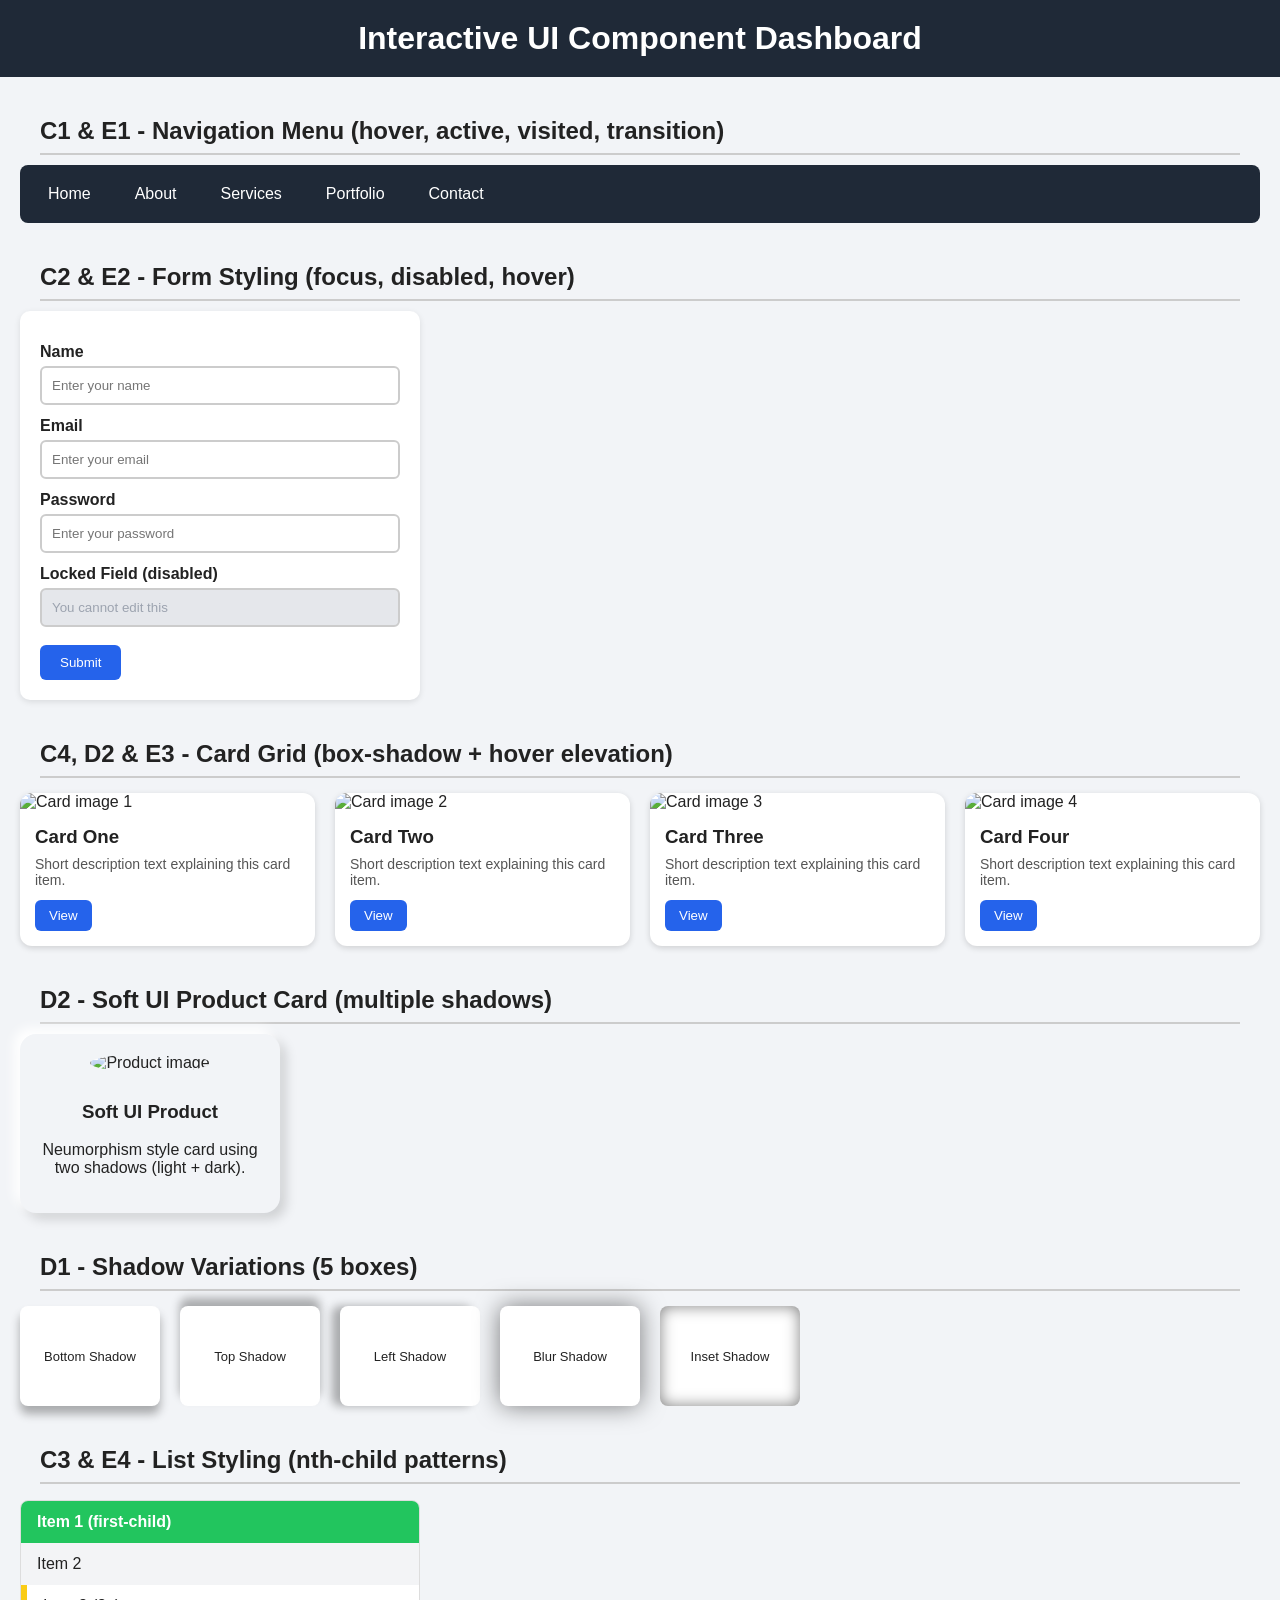
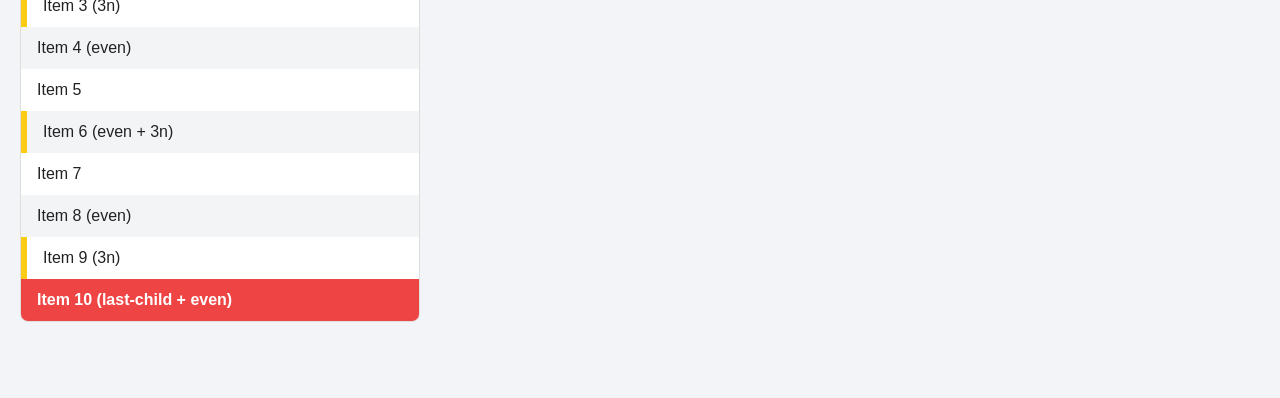
==== index.html @ 27b26185 "Add files via upload" ====
<!DOCTYPE html>
<html lang="en">
<head>
<meta charset="UTF-8">
<title>Interactive UI Component Dashboard</title>
<!-- CSS is in a separate file -->
<link rel="stylesheet" href="style.css">
</head>
<body>

<h1>Interactive UI Component Dashboard</h1>
<section>
  <h2>C1 &amp; E1 - Navigation Menu (hover, active, visited, transition)</h2>
  <nav class="navbar">
    <a href="#">Home</a>
    <a href="#">About</a>
    <a href="#">Services</a>
    <a href="#">Portfolio</a>
    <a href="#">Contact</a>
  </nav>
</section>
<section>
  <h2>C2 &amp; E2 - Form Styling (focus, disabled, hover)</h2>
  <form onsubmit="return false;">
    <label for="name">Name</label>
    <input type="text" id="name" placeholder="Enter your name">

    <label for="email">Email</label>
    <input type="email" id="email" placeholder="Enter your email">

    <label for="password">Password</label>
    <input type="password" id="password" placeholder="Enter your password">

    <label for="locked">Locked Field (disabled)</label>
    <input type="text" id="locked" value="You cannot edit this" disabled>

    <button type="submit">Submit</button>
  </form>
</section>

<section>
  <h2>C4, D2 &amp; E3 - Card Grid (box-shadow + hover elevation)</h2>
  <div class="card-grid">

    <!-- Card 1 -->
    <div class="card">
      <img src="images/card1.png" alt="Card image 1">
      <div class="card-body">
        <h3>Card One</h3>
        <p>Short description text explaining this card item.</p>
        <button>View</button>
      </div>
    </div>


    <div class="card">
      <img src="images/card2.png" alt="Card image 2">
      <div class="card-body">
        <h3>Card Two</h3>
        <p>Short description text explaining this card item.</p>
        <button>View</button>
      </div>
    </div>

    <div class="card">
      <img src="images/card3.png" alt="Card image 3">
      <div class="card-body">
        <h3>Card Three</h3>
        <p>Short description text explaining this card item.</p>
        <button>View</button>
      </div>
    </div>

    <div class="card">
      <img src="images/card4.png" alt="Card image 4">
      <div class="card-body">
        <h3>Card Four</h3>
        <p>Short description text explaining this card item.</p>
        <button>View</button>
      </div>
    </div>

  </div>


  <h2>D2 - Soft UI Product Card (multiple shadows)</h2>
  <div class="soft-card">
    <img src="images/product.png" alt="Product image">
    <h3>Soft UI Product</h3>
    <p>Neumorphism style card using two shadows (light + dark).</p>
  </div>
</section>

<section>
  <h2>D1 - Shadow Variations (5 boxes)</h2>
  <div class="shadow-row">
    <div class="shadow-box shadow-bottom">Bottom Shadow</div>
    <div class="shadow-box shadow-top">Top Shadow</div>
    <div class="shadow-box shadow-left">Left Shadow</div>
    <div class="shadow-box shadow-blur">Blur Shadow</div>
    <div class="shadow-box shadow-inset">Inset Shadow</div>
  </div>
</section>

<section>
  <h2>C3 &amp; E4 - List Styling (nth-child patterns)</h2>
  <ul class="styled-list">
    <li>Item 1 (first-child)</li>
    <li>Item 2</li>
    <li>Item 3 (3n)</li>
    <li>Item 4 (even)</li>
    <li>Item 5</li>
    <li>Item 6 (even + 3n)</li>
    <li>Item 7</li>
    <li>Item 8 (even)</li>
    <li>Item 9 (3n)</li>
    <li>Item 10 (last-child + even)</li>
  </ul>
</section>

</body>
</html>
---- style.css ----
* { box-sizing: border-box; }
  body {
    font-family: Arial, Helvetica, sans-serif;
    background: #f2f4f7;
    margin: 0;
    padding: 0 0 60px 0;
    color: #222;
  }
  h1 { text-align: center; padding: 20px; margin: 0; background: #1f2937; color: #fff; }
  h2 { margin: 40px 20px 10px 20px; border-bottom: 2px solid #ccc; padding-bottom: 8px; }
  section { padding: 0 20px; }

  .navbar {
    display: flex;
    background: #1f2937;
    padding: 10px;
    border-radius: 8px;
  }
  .navbar a {
    color: #fff;              
    text-decoration: none;
    padding: 10px 18px;
    margin-right: 8px;
    border-radius: 6px;
    transition: all 0.3s ease;   
  }
  .navbar a:visited {
    color: #d1d5db;            
  }
  .navbar a:hover {
    background: #facc15;
    color: #1f2937;            
  }
  .navbar a:active {
    transform: scale(0.95);    
  }

  form {
    background: #fff;
    padding: 20px;
    border-radius: 10px;
    max-width: 400px;
    box-shadow: 0 2px 6px rgba(0,0,0,0.1);
  }
  form label {
    display: block;
    margin-top: 12px;
    font-weight: bold;
  }
  form input {
    width: 100%;
    padding: 10px;
    margin-top: 5px;
    border: 2px solid #ccc;
    border-radius: 6px;
    transition: all 0.3s ease;
  }
  form input:focus {
    border-color: #2563eb;
    box-shadow: 0 0 6px rgba(37,99,235,0.5); 
    outline: none;
  }
  form input:disabled {
    background: #e5e7eb;   
    color: #9ca3af;
    cursor: not-allowed;
  }
  form button {
    margin-top: 18px;
    padding: 10px 20px;
    background: #2563eb;
    color: #fff;
    border: none;
    border-radius: 6px;
    cursor: pointer;
    transition: background 0.3s ease;
  }
  form button:hover {
    background: #1d4ed8;
  }

  ul.styled-list {
    list-style: none;
    padding: 0;
    max-width: 400px;
    border: 1px solid #ddd;
    border-radius: 8px;
    overflow: hidden;
  }
  ul.styled-list li {
    padding: 12px 16px;
    background: #fff;
  }
  ul.styled-list li:nth-child(even) {
    background: #f3f4f6;
  }
  ul.styled-list li:first-child {
    background: #22c55e;      
    color: #fff;
    font-weight: bold;
  }
  ul.styled-list li:last-child {
    background: #ef4444;      
    color: #fff;
    font-weight: bold;
  }
  ul.styled-list li:nth-child(3n) {
    border-left: 6px solid #facc15;  
  }

  .card-grid {
    display: grid;
    grid-template-columns: repeat(auto-fit, minmax(220px, 1fr));
    gap: 20px;
    margin-top: 15px;
  }
  .card {
    background: #fff;
    border-radius: 12px;
    overflow: hidden;
    box-shadow: 0 2px 6px rgba(0,0,0,0.15);   
    transition: transform 0.3s ease, box-shadow 0.3s ease; 
  }
  .card:hover {
    transform: translateY(-6px);                 
    box-shadow: 0 12px 20px rgba(0,0,0,0.25);
  }
  .card img {
    width: 100%;
    height: 140px;
    object-fit: cover;
  }
  .card-body { padding: 15px; }
  .card-body h3 { margin: 0 0 8px 0; }
  .card-body p { margin: 0 0 12px 0; color: #555; font-size: 14px; }
  .card-body button {
    padding: 8px 14px;
    background: #2563eb;
    color: #fff;
    border: none;
    border-radius: 6px;
    cursor: pointer;
    transition: background 0.3s ease;
  }
  .card-body button:hover { background: #1d4ed8; }

  .soft-card {
    background: #f2f4f7;
    border-radius: 16px;
    padding: 20px;
    max-width: 260px;
    box-shadow: -6px -6px 12px #ffffff, 6px 6px 12px rgba(0,0,0,0.15);
    transition: box-shadow 0.3s ease, transform 0.3s ease;
    text-align: center;
  }
  .soft-card:hover {
    transform: translateY(-4px);
    box-shadow: -8px -8px 16px #ffffff, 8px 8px 20px rgba(0,0,0,0.25); /* elevated on hover */
  }
  .soft-card img { width: 100px; border-radius: 50%; margin-bottom: 10px; }

  .shadow-row {
    display: flex;
    gap: 20px;
    flex-wrap: wrap;
    margin-top: 15px;
  }
  .shadow-box {
    width: 140px;
    height: 100px;
    background: #fff;
    border-radius: 8px;
    display: flex;
    align-items: center;
    justify-content: center;
    font-size: 13px;
    text-align: center;
    padding: 8px;
  }
  .shadow-bottom  { box-shadow: 0 8px 10px rgba(0,0,0,0.3); }
  .shadow-top     { box-shadow: 0 -8px 10px rgba(0,0,0,0.3); }
  .shadow-left    { box-shadow: -8px 0 10px rgba(0,0,0,0.3); }
  .shadow-blur    { box-shadow: 0 0 25px rgba(0,0,0,0.5); }          
  .shadow-inset   { box-shadow: inset 0 0 15px rgba(0,0,0,0.5); }
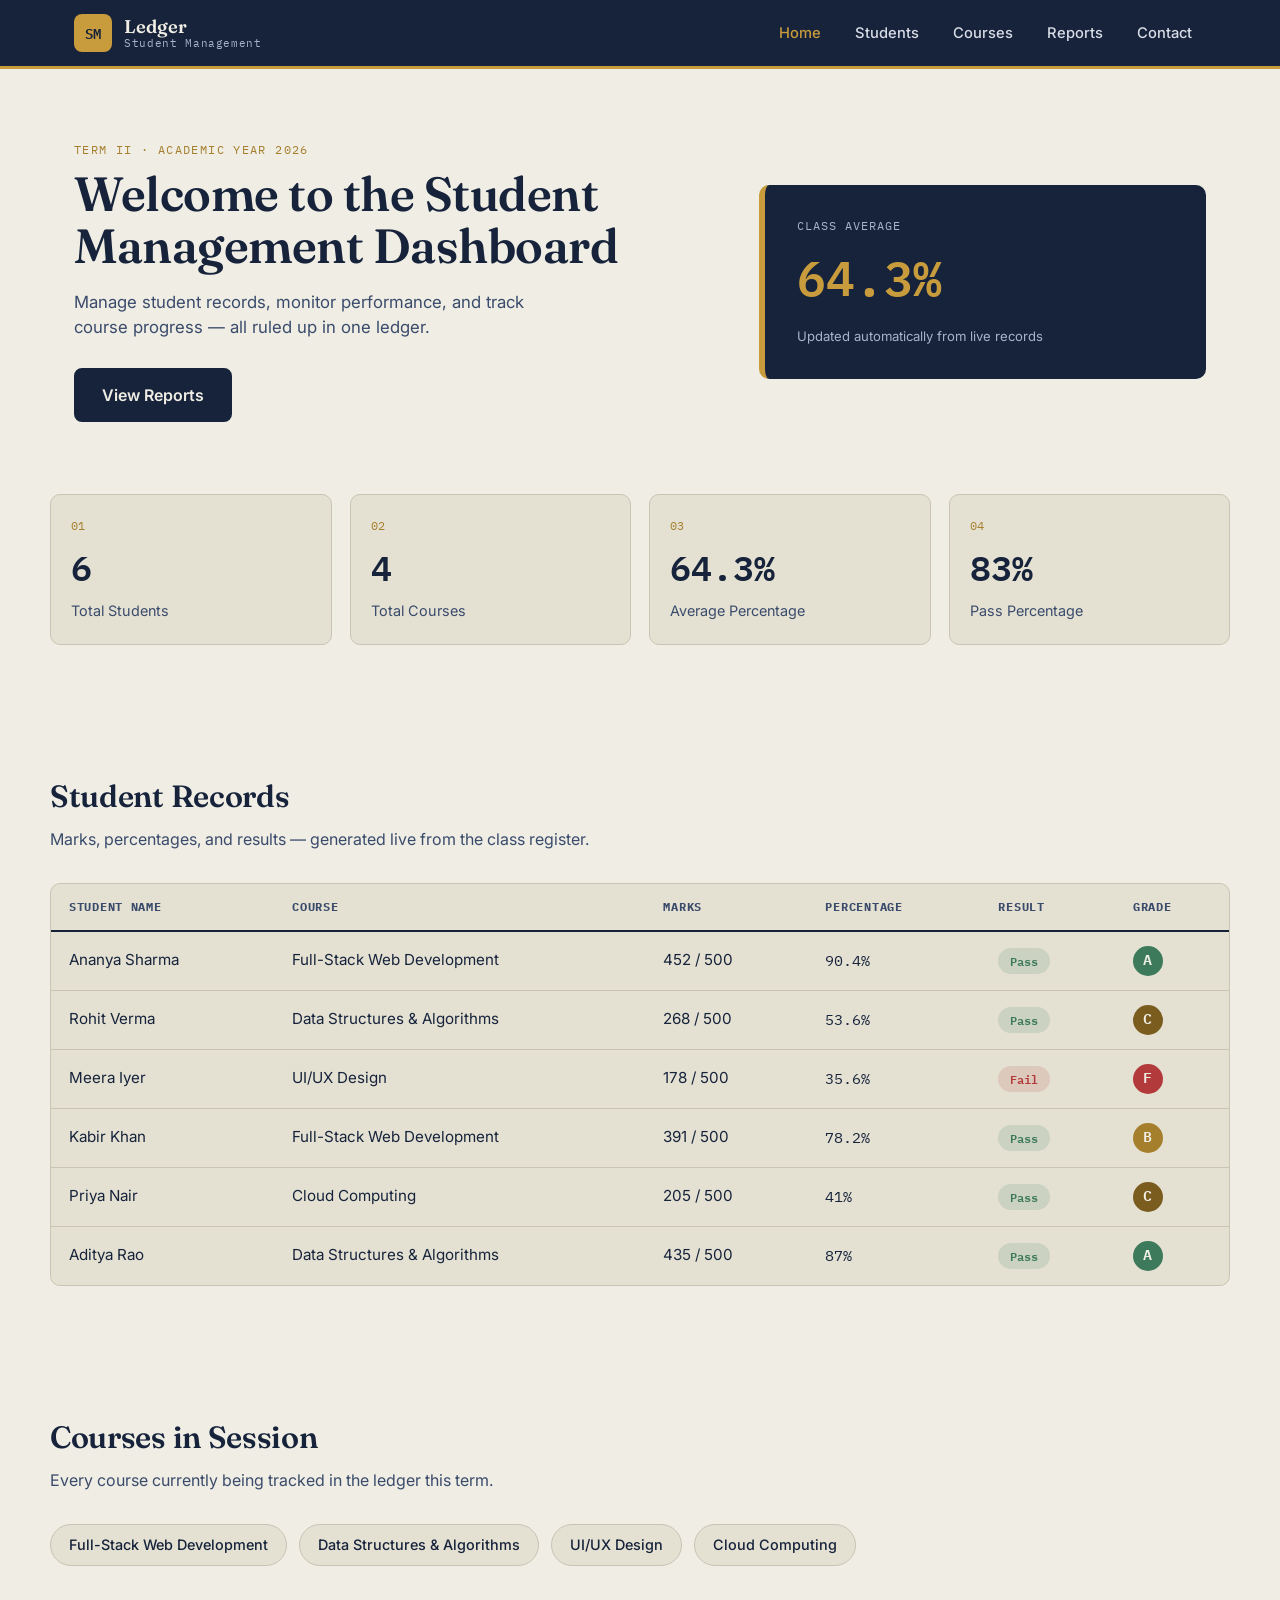
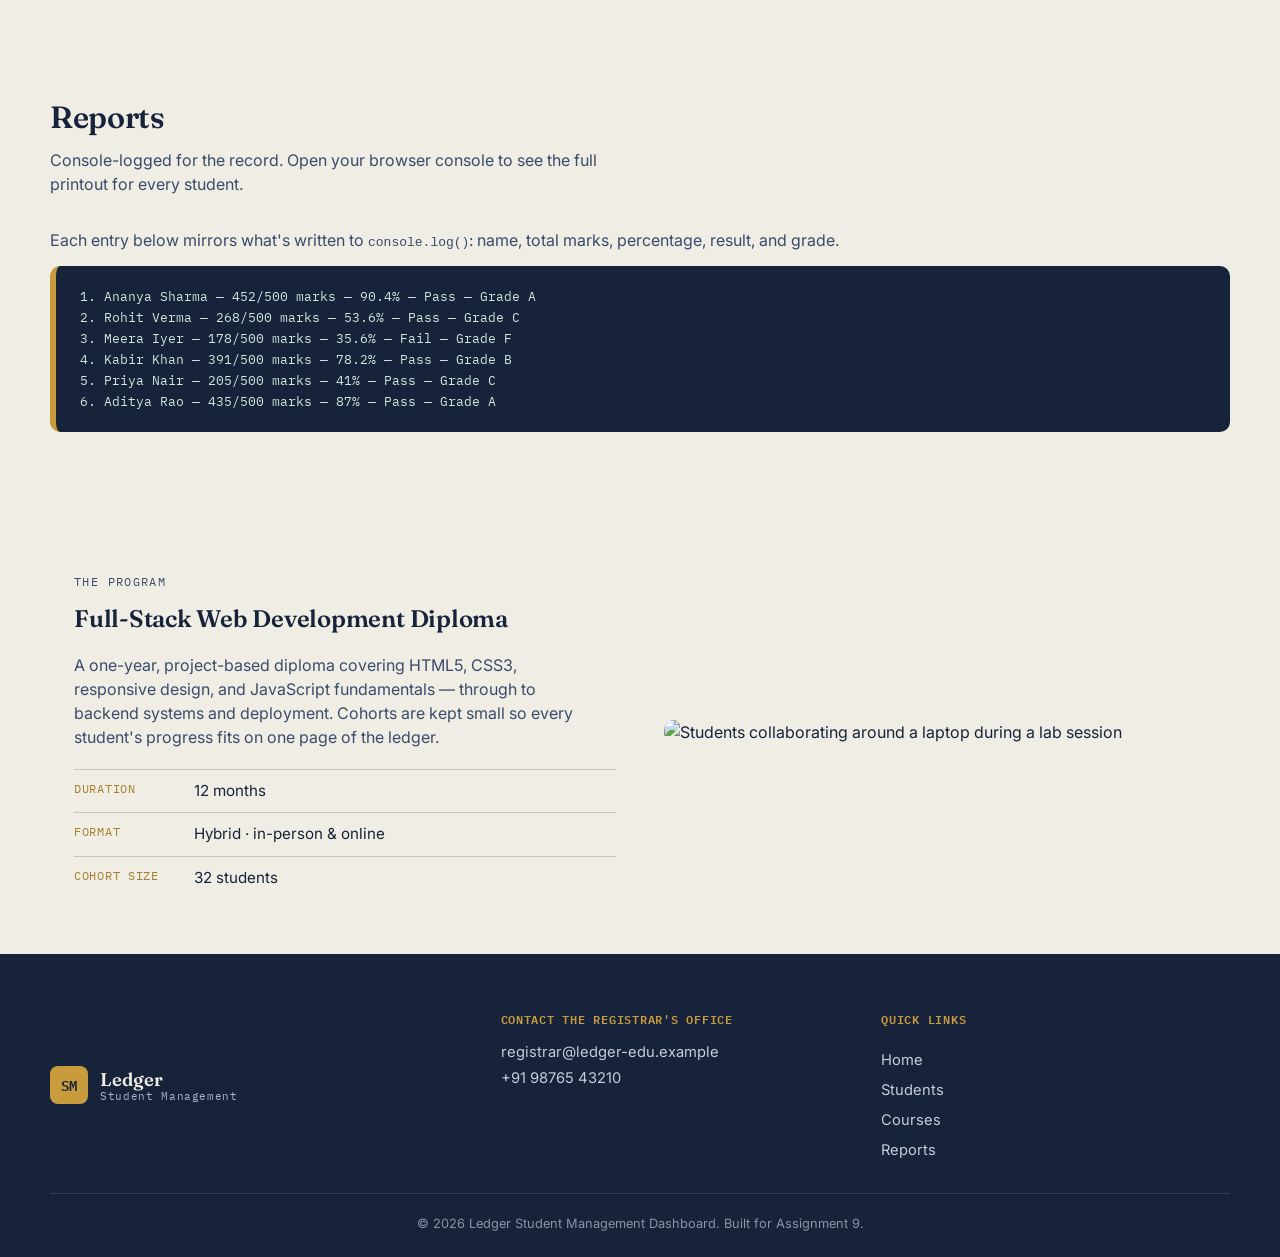
==== commit 8904df0b: "Add files via upload" ====
--- a/index.html
+++ b/index.html
@@ -1,122 +1,172 @@
 <!DOCTYPE html>
 <html lang="en">
 <head>
-<meta charset="UTF-8">
-<title>Interactive UI Component Dashboard</title>
-<!-- CSS is in a separate file -->
-<link rel="stylesheet" href="style.css">
+  <meta charset="UTF-8" />
+  <meta name="viewport" content="width=device-width, initial-scale=1.0" />
+  <title>Ledger — Student Management Dashboard</title>
+  <link rel="preconnect" href="https://fonts.googleapis.com">
+  <link rel="preconnect" href="https://fonts.gstatic.com" crossorigin>
+  <link href="https://fonts.googleapis.com/css2?family=Fraunces:opsz,wght@9..144,500;9..144,600;9..144,700&family=Inter:wght@400;500;600;700&family=IBM+Plex+Mono:wght@500;600&display=swap" rel="stylesheet">
+  <link rel="stylesheet" href="style.css" />
 </head>
 <body>
 
-<h1>Interactive UI Component Dashboard</h1>
-<section>
-  <h2>C1 &amp; E1 - Navigation Menu (hover, active, visited, transition)</h2>
-  <nav class="navbar">
-    <a href="#">Home</a>
-    <a href="#">About</a>
-    <a href="#">Services</a>
-    <a href="#">Portfolio</a>
-    <a href="#">Contact</a>
-  </nav>
-</section>
-<section>
-  <h2>C2 &amp; E2 - Form Styling (focus, disabled, hover)</h2>
-  <form onsubmit="return false;">
-    <label for="name">Name</label>
-    <input type="text" id="name" placeholder="Enter your name">
+  <header class="site-header">
+    <div class="header-inner">
+      <div class="brand">
+        <span class="brand-mark">SM</span>
+        <div class="brand-text">
+          <span class="brand-name">Ledger</span>
+          <span class="brand-sub">Student Management</span>
+        </div>
+      </div>
 
-    <label for="email">Email</label>
-    <input type="email" id="email" placeholder="Enter your email">
+      <button class="nav-toggle" id="navToggle" aria-label="Toggle navigation" aria-expanded="false">
+        <span></span><span></span><span></span>
+      </button>
 
-    <label for="password">Password</label>
-    <input type="password" id="password" placeholder="Enter your password">
+      <nav class="site-nav" id="siteNav">
+        <ul>
+          <li><a href="#home" class="active">Home</a></li>
+          <li><a href="#students">Students</a></li>
+          <li><a href="#courses">Courses</a></li>
+          <li><a href="#reports">Reports</a></li>
+          <li><a href="#contact">Contact</a></li>
+        </ul>
+      </nav>
+    </div>
+  </header>
 
-    <label for="locked">Locked Field (disabled)</label>
-    <input type="text" id="locked" value="You cannot edit this" disabled>
+  <main>
+    <section class="hero" id="home">
+      <div class="hero-inner">
+        <p class="eyebrow">Term II · Academic Year 2026</p>
+        <h1>Welcome to the Student Management Dashboard</h1>
+        <p class="hero-desc">Manage student records, monitor performance, and track course progress — all ruled up in one ledger.</p>
+        <a href="#reports" class="btn-primary">View Reports</a>
+      </div>
+      <div class="hero-card" aria-hidden="true">
+        <span class="hero-card-label">Class Average</span>
+        <span class="hero-card-value" id="heroAverage">--%</span>
+        <span class="hero-card-foot">Updated automatically from live records</span>
+      </div>
+    </section>
 
-    <button type="submit">Submit</button>
-  </form>
-</section>
+    <section class="stats" id="stats" aria-label="Student statistics">
+      <div class="stats-grid">
+        <article class="stat-card">
+          <span class="stat-tag">01</span>
+          <span class="stat-value" id="statTotalStudents">0</span>
+          <span class="stat-label">Total Students</span>
+        </article>
+        <article class="stat-card">
+          <span class="stat-tag">02</span>
+          <span class="stat-value" id="statTotalCourses">0</span>
+          <span class="stat-label">Total Courses</span>
+        </article>
+        <article class="stat-card">
+          <span class="stat-tag">03</span>
+          <span class="stat-value" id="statAvgPercentage">0%</span>
+          <span class="stat-label">Average Percentage</span>
+        </article>
+        <article class="stat-card">
+          <span class="stat-tag">04</span>
+          <span class="stat-value" id="statPassPercentage">0%</span>
+          <span class="stat-label">Pass Percentage</span>
+        </article>
+      </div>
+    </section>
 
-<section>
-  <h2>C4, D2 &amp; E3 - Card Grid (box-shadow + hover elevation)</h2>
-  <div class="card-grid">
+    <section class="students" id="students">
+      <div class="section-head">
+        <h2>Student Records</h2>
+        <p>Marks, percentages, and results — generated live from the class register.</p>
+      </div>
 
-    <!-- Card 1 -->
-    <div class="card">
-      <img src="images/card1.png" alt="Card image 1">
-      <div class="card-body">
-        <h3>Card One</h3>
-        <p>Short description text explaining this card item.</p>
-        <button>View</button>
+      <div class="table-wrap">
+        <table id="studentTable">
+          <thead>
+            <tr>
+              <th>Student Name</th>
+              <th>Course</th>
+              <th>Marks</th>
+              <th>Percentage</th>
+              <th>Result</th>
+              <th>Grade</th>
+            </tr>
+          </thead>
+          <tbody id="studentTableBody">
+            <!-- Rows injected by script.js -->
+          </tbody>
+        </table>
+      </div>
+    </section>
+
+    <section class="courses" id="courses">
+      <div class="section-head">
+        <h2>Courses in Session</h2>
+        <p>Every course currently being tracked in the ledger this term.</p>
+      </div>
+      <ul class="course-chips" id="courseChips">
+        <!-- Chips injected by script.js -->
+      </ul>
+    </section>
+
+    <section class="reports" id="reports">
+      <div class="section-head">
+        <h2>Reports</h2>
+        <p>Console-logged for the record. Open your browser console to see the full printout for every student.</p>
+      </div>
+      <div class="reports-note">
+        <p>Each entry below mirrors what's written to <code>console.log()</code>: name, total marks, percentage, result, and grade.</p>
+        <pre id="reportsPreview" class="reports-preview">Loading…</pre>
+      </div>
+    </section>
+
+
+    <section class="about" id="about">
+      <div class="about-text">
+        <p class="eyebrow">The Program</p>
+        <h2>Full-Stack Web Development Diploma</h2>
+        <p>A one-year, project-based diploma covering HTML5, CSS3, responsive design, and JavaScript fundamentals — through to backend systems and deployment. Cohorts are kept small so every student's progress fits on one page of the ledger.</p>
+        <ul class="about-facts">
+          <li><span>Duration</span>12 months</li>
+          <li><span>Format</span>Hybrid · in-person &amp; online</li>
+          <li><span>Cohort size</span>32 students</li>
+        </ul>
+      </div>
+      <div class="about-media">
+        <img src="images/program.svg" alt="Students collaborating around a laptop during a lab session" />
+      </div>
+    </section>
+  </main>
+
+ 
+  <footer class="site-footer" id="contact">
+    <div class="footer-inner">
+      <div class="footer-brand">
+        <span class="brand-mark">SM</span>
+        <div class="brand-text">
+          <span class="brand-name">Ledger</span>
+          <span class="brand-sub">Student Management</span>
+        </div>
+      </div>
+      <div class="footer-contact">
+        <h3>Contact the Registrar's Office</h3>
+        <p>registrar@ledger-edu.example</p>
+        <p>+91 98765 43210</p>
+      </div>
+      <div class="footer-links">
+        <h3>Quick Links</h3>
+        <a href="#home">Home</a>
+        <a href="#students">Students</a>
+        <a href="#courses">Courses</a>
+        <a href="#reports">Reports</a>
       </div>
     </div>
+    <p class="footer-copy">© 2026 Ledger Student Management Dashboard. Built for Assignment 9.</p>
+  </footer>
 
-
-    <div class="card">
-      <img src="images/card2.png" alt="Card image 2">
-      <div class="card-body">
-        <h3>Card Two</h3>
-        <p>Short description text explaining this card item.</p>
-        <button>View</button>
-      </div>
-    </div>
-
-    <div class="card">
-      <img src="images/card3.png" alt="Card image 3">
-      <div class="card-body">
-        <h3>Card Three</h3>
-        <p>Short description text explaining this card item.</p>
-        <button>View</button>
-      </div>
-    </div>
-
-    <div class="card">
-      <img src="images/card4.png" alt="Card image 4">
-      <div class="card-body">
-        <h3>Card Four</h3>
-        <p>Short description text explaining this card item.</p>
-        <button>View</button>
-      </div>
-    </div>
-
-  </div>
-
-
-  <h2>D2 - Soft UI Product Card (multiple shadows)</h2>
-  <div class="soft-card">
-    <img src="images/product.png" alt="Product image">
-    <h3>Soft UI Product</h3>
-    <p>Neumorphism style card using two shadows (light + dark).</p>
-  </div>
-</section>
-
-<section>
-  <h2>D1 - Shadow Variations (5 boxes)</h2>
-  <div class="shadow-row">
-    <div class="shadow-box shadow-bottom">Bottom Shadow</div>
-    <div class="shadow-box shadow-top">Top Shadow</div>
-    <div class="shadow-box shadow-left">Left Shadow</div>
-    <div class="shadow-box shadow-blur">Blur Shadow</div>
-    <div class="shadow-box shadow-inset">Inset Shadow</div>
-  </div>
-</section>
-
-<section>
-  <h2>C3 &amp; E4 - List Styling (nth-child patterns)</h2>
-  <ul class="styled-list">
-    <li>Item 1 (first-child)</li>
-    <li>Item 2</li>
-    <li>Item 3 (3n)</li>
-    <li>Item 4 (even)</li>
-    <li>Item 5</li>
-    <li>Item 6 (even + 3n)</li>
-    <li>Item 7</li>
-    <li>Item 8 (even)</li>
-    <li>Item 9 (3n)</li>
-    <li>Item 10 (last-child + even)</li>
-  </ul>
-</section>
-
+  <script src="script.js"></script>
 </body>
 </html>
--- a/style.css
+++ b/style.css
@@ -1,185 +1,510 @@
-  * { box-sizing: border-box; }
-  body {
-    font-family: Arial, Helvetica, sans-serif;
-    background: #f2f4f7;
-    margin: 0;
-    padding: 0 0 60px 0;
-    color: #222;
+:root {
+  --ink: #16233B;
+  --ink-soft: #3A4B6B;
+  --paper: #EFEDE4;
+  --paper-alt: #E4E1D3;
+  --paper-deep: #DAD6C4;
+  --line: #C9C4B4;
+  --gold: #C89B3C;
+  --gold-deep: #A67F2D;
+  --green: #3C7A5B;
+  --red: #B33A3A;
+
+  --font-display: "Fraunces", Georgia, serif;
+  --font-body: "Inter", -apple-system, BlinkMacSystemFont, sans-serif;
+  --font-mono: "IBM Plex Mono", "Courier New", monospace;
+
+  --radius: 10px;
+  --container: 1180px;
+}
+
+* { box-sizing: border-box; }
+
+html { scroll-behavior: smooth; }
+
+body {
+  margin: 0;
+  background: var(--paper);
+  color: var(--ink);
+  font-family: var(--font-body);
+  line-height: 1.5;
+  -webkit-font-smoothing: antialiased;
+}
+
+img { max-width: 100%; display: block; }
+
+a { color: inherit; text-decoration: none; }
+
+h1, h2, h3 {
+  font-family: var(--font-display);
+  font-weight: 600;
+  margin: 0;
+  letter-spacing: -0.01em;
+}
+
+ul { margin: 0; padding: 0; list-style: none; }
+
+.eyebrow {
+  font-family: var(--font-mono);
+  font-size: 0.72rem;
+  letter-spacing: 0.12em;
+  text-transform: uppercase;
+  color: var(--gold-deep);
+  margin: 0 0 10px;
+}
+
+section { padding: 64px 24px; }
+
+.section-head { max-width: var(--container); margin: 0 auto 32px; }
+.section-head h2 { font-size: clamp(1.6rem, 2.4vw, 2.1rem); margin-bottom: 8px; }
+.section-head p { margin: 0; color: var(--ink-soft); max-width: 60ch; }
+
+.site-header {
+  background: var(--ink);
+  color: var(--paper);
+  position: sticky;
+  top: 0;
+  z-index: 50;
+  border-bottom: 3px solid var(--gold);
+}
+
+.header-inner {
+  max-width: var(--container);
+  margin: 0 auto;
+  padding: 14px 24px;
+  display: flex;
+  align-items: center;
+  justify-content: space-between;
+  gap: 20px;
+  flex-wrap: wrap;
+}
+
+.brand { display: flex; align-items: center; gap: 12px; }
+
+.brand-mark {
+  font-family: var(--font-mono);
+  font-weight: 600;
+  background: var(--gold);
+  color: var(--ink);
+  width: 38px;
+  height: 38px;
+  border-radius: 8px;
+  display: flex;
+  align-items: center;
+  justify-content: center;
+  font-size: 0.85rem;
+  flex-shrink: 0;
+}
+
+.brand-text { display: flex; flex-direction: column; line-height: 1.15; }
+.brand-name { font-family: var(--font-display); font-weight: 600; font-size: 1.15rem; }
+.brand-sub { font-family: var(--font-mono); font-size: 0.68rem; color: #A9B3C9; letter-spacing: 0.06em; }
+
+.site-nav ul {
+  display: flex;
+  gap: 6px;
+}
+
+.site-nav a {
+  display: block;
+  padding: 8px 14px;
+  border-radius: 6px;
+  font-size: 0.92rem;
+  font-weight: 500;
+  color: #D8DCE6;
+  transition: background 0.15s ease, color 0.15s ease;
+}
+
+.site-nav a:hover,
+.site-nav a:focus-visible {
+  background: rgba(200, 155, 60, 0.18);
+  color: var(--paper);
+  outline: none;
+}
+
+.site-nav a.active {
+  color: var(--gold);
+}
+
+.nav-toggle {
+  display: none;
+  flex-direction: column;
+  justify-content: center;
+  gap: 5px;
+  width: 38px;
+  height: 38px;
+  background: transparent;
+  border: 1px solid rgba(255,255,255,0.25);
+  border-radius: 6px;
+  cursor: pointer;
+  padding: 0;
+}
+
+.nav-toggle span {
+  display: block;
+  height: 2px;
+  width: 18px;
+  margin: 0 auto;
+  background: var(--paper);
+}
+
+.hero {
+  max-width: var(--container);
+  margin: 0 auto;
+  padding: 72px 24px;
+  display: grid;
+  grid-template-columns: 1.3fr 0.9fr;
+  gap: 40px;
+  align-items: center;
+}
+
+.hero h1 {
+  font-size: clamp(2rem, 4vw, 3rem);
+  line-height: 1.08;
+  margin-bottom: 18px;
+}
+
+.hero-desc {
+  color: var(--ink-soft);
+  font-size: 1.05rem;
+  max-width: 46ch;
+  margin: 0 0 28px;
+}
+
+.btn-primary {
+  display: inline-block;
+  background: var(--ink);
+  color: var(--paper);
+  font-weight: 600;
+  padding: 13px 26px;
+  border-radius: 8px;
+  border: 2px solid var(--ink);
+  transition: background 0.15s ease, color 0.15s ease, transform 0.15s ease;
+}
+
+.btn-primary:hover {
+  background: var(--gold);
+  border-color: var(--gold);
+  color: var(--ink);
+  transform: translateY(-1px);
+}
+
+.hero-card {
+  background: var(--ink);
+  color: var(--paper);
+  border-radius: var(--radius);
+  padding: 32px;
+  display: flex;
+  flex-direction: column;
+  gap: 6px;
+  border-left: 6px solid var(--gold);
+}
+
+.hero-card-label {
+  font-family: var(--font-mono);
+  font-size: 0.75rem;
+  letter-spacing: 0.08em;
+  text-transform: uppercase;
+  color: #A9B3C9;
+}
+
+.hero-card-value {
+  font-family: var(--font-mono);
+  font-size: 3rem;
+  font-weight: 600;
+  color: var(--gold);
+}
+
+.hero-card-foot {
+  font-size: 0.82rem;
+  color: #A9B3C9;
+  margin-top: 8px;
+}
+
+.stats { padding-top: 0; }
+
+.stats-grid {
+  max-width: var(--container);
+  margin: 0 auto;
+  display: grid;
+  grid-template-columns: repeat(4, 1fr);
+  gap: 18px;
+}
+
+.stat-card {
+  background: var(--paper-alt);
+  border: 1px solid var(--line);
+  border-radius: var(--radius);
+  padding: 22px 20px;
+  display: flex;
+  flex-direction: column;
+  gap: 6px;
+  transition: transform 0.15s ease, box-shadow 0.15s ease;
+}
+
+.stat-card:hover {
+  transform: translateY(-3px);
+  box-shadow: 0 10px 24px rgba(22, 35, 59, 0.12);
+}
+
+.stat-tag {
+  font-family: var(--font-mono);
+  font-size: 0.75rem;
+  color: var(--gold-deep);
+}
+
+.stat-value {
+  font-family: var(--font-mono);
+  font-size: 2.2rem;
+  font-weight: 600;
+  color: var(--ink);
+}
+
+.stat-label {
+  font-size: 0.9rem;
+  color: var(--ink-soft);
+}
+
+.table-wrap {
+  max-width: var(--container);
+  margin: 0 auto;
+  overflow-x: auto;
+  border: 1px solid var(--line);
+  border-radius: var(--radius);
+  background: var(--paper-alt);
+}
+
+table {
+  width: 100%;
+  border-collapse: collapse;
+  min-width: 620px;
+}
+
+thead th {
+  text-align: left;
+  font-family: var(--font-mono);
+  font-size: 0.75rem;
+  letter-spacing: 0.06em;
+  text-transform: uppercase;
+  color: var(--ink-soft);
+  padding: 14px 18px;
+  border-bottom: 2px solid var(--ink);
+}
+
+tbody td {
+  padding: 14px 18px;
+  border-bottom: 1px solid var(--line);
+  font-size: 0.95rem;
+}
+
+tbody tr:last-child td { border-bottom: none; }
+
+tbody tr:hover { background: rgba(200, 155, 60, 0.08); }
+
+.pct-cell { font-family: var(--font-mono); }
+
+.badge {
+  display: inline-block;
+  padding: 4px 12px;
+  border-radius: 999px;
+  font-family: var(--font-mono);
+  font-size: 0.78rem;
+  font-weight: 600;
+}
+
+.badge-pass { background: rgba(60, 122, 91, 0.15); color: var(--green); }
+.badge-fail { background: rgba(179, 58, 58, 0.15); color: var(--red); }
+
+.grade-stamp {
+  font-family: var(--font-mono);
+  font-weight: 600;
+  width: 30px;
+  height: 30px;
+  border-radius: 50%;
+  display: inline-flex;
+  align-items: center;
+  justify-content: center;
+  color: var(--paper);
+  background: var(--ink-soft);
+}
+
+.grade-A { background: var(--green); }
+.grade-B { background: var(--gold-deep); }
+.grade-C { background: #7A5C1F; }
+.grade-F { background: var(--red); }
+
+
+.course-chips {
+  max-width: var(--container);
+  margin: 0 auto;
+  display: flex;
+  flex-wrap: wrap;
+  gap: 12px;
+}
+
+.course-chips li {
+  background: var(--paper-alt);
+  border: 1px solid var(--line);
+  border-radius: 999px;
+  padding: 9px 18px;
+  font-size: 0.9rem;
+  font-weight: 500;
+}
+
+
+.reports-note {
+  max-width: var(--container);
+  margin: 0 auto;
+}
+
+.reports-note p { color: var(--ink-soft); margin: 0 0 14px; }
+
+.reports-preview {
+  background: var(--ink);
+  color: #CFE8D9;
+  font-family: var(--font-mono);
+  font-size: 0.82rem;
+  line-height: 1.6;
+  padding: 20px 24px;
+  border-radius: var(--radius);
+  overflow-x: auto;
+  white-space: pre;
+  border-left: 6px solid var(--gold);
+}
+
+.about {
+  max-width: var(--container);
+  margin: 0 auto;
+  display: grid;
+  grid-template-columns: 1fr 1fr;
+  gap: 48px;
+  align-items: center;
+}
+
+.about-text p { color: var(--ink-soft); max-width: 52ch; }
+
+.about-facts {
+  display: flex;
+  flex-direction: column;
+  gap: 10px;
+  margin-top: 20px;
+}
+
+.about-facts li {
+  display: flex;
+  gap: 10px;
+  font-size: 0.95rem;
+  border-top: 1px solid var(--line);
+  padding-top: 10px;
+}
+
+.about-facts li span {
+  font-family: var(--font-mono);
+  font-size: 0.75rem;
+  text-transform: uppercase;
+  letter-spacing: 0.06em;
+  color: var(--gold-deep);
+  min-width: 110px;
+}
+
+.about-media img {
+  border-radius: var(--radius);
+  width: 100%;
+  height: auto;
+}
+
+.site-footer {
+  background: var(--ink);
+  color: var(--paper);
+  padding: 56px 24px 24px;
+}
+
+.footer-inner {
+  max-width: var(--container);
+  margin: 0 auto;
+  display: grid;
+  grid-template-columns: 1.2fr 1fr 1fr;
+  gap: 32px;
+  padding-bottom: 32px;
+  border-bottom: 1px solid rgba(255,255,255,0.12);
+}
+
+.footer-brand { display: flex; align-items: center; gap: 12px; }
+
+.footer-contact h3,
+.footer-links h3 {
+  font-family: var(--font-mono);
+  font-size: 0.78rem;
+  text-transform: uppercase;
+  letter-spacing: 0.06em;
+  color: var(--gold);
+  margin-bottom: 12px;
+}
+
+.footer-contact p { margin: 4px 0; color: #C7CCDA; font-size: 0.92rem; }
+
+.footer-links { display: flex; flex-direction: column; gap: 8px; }
+.footer-links a { color: #C7CCDA; font-size: 0.92rem; }
+.footer-links a:hover { color: var(--gold); }
+
+.footer-copy {
+  max-width: var(--container);
+  margin: 20px auto 0;
+  font-size: 0.8rem;
+  color: #8B93A6;
+  text-align: center;
+}
+
+@media (max-width: 900px) {
+  .hero {
+    grid-template-columns: 1fr;
   }
-  h1 { text-align: center; padding: 20px; margin: 0; background: #1f2937; color: #fff; }
-  h2 { margin: 40px 20px 10px 20px; border-bottom: 2px solid #ccc; padding-bottom: 8px; }
-  section { padding: 0 20px; }
-
-  .navbar {
-    display: flex;
-    background: #1f2937;
-    padding: 10px;
-    border-radius: 8px;
+
+  .stats-grid {
+    grid-template-columns: repeat(2, 1fr);
   }
-  .navbar a {
-    color: #fff;              
-    text-decoration: none;
-    padding: 10px 18px;
-    margin-right: 8px;
-    border-radius: 6px;
-    transition: all 0.3s ease;   
+
+  .about {
+    grid-template-columns: 1fr;
   }
-  .navbar a:visited {
-    color: #d1d5db;            
+
+  .about-media { order: -1; }
+
+  .footer-inner {
+    grid-template-columns: 1fr 1fr;
   }
-  .navbar a:hover {
-    background: #facc15;
-    color: #1f2937;            
+
+  .footer-brand { grid-column: 1 / -1; }
+}
+
+@media (max-width: 600px) {
+  section { padding: 44px 18px; }
+
+  .nav-toggle { display: flex; }
+
+  .site-nav {
+    display: none;
+    width: 100%;
+    order: 3;
   }
-  .navbar a:active {
-    transform: scale(0.95);    
+
+  .site-nav.open { display: block; }
+
+  .site-nav ul {
+    flex-direction: column;
+    gap: 2px;
+    padding-top: 10px;
+    border-top: 1px solid rgba(255,255,255,0.12);
+    margin-top: 10px;
   }
 
-  form {
-    background: #fff;
-    padding: 20px;
-    border-radius: 10px;
-    max-width: 400px;
-    box-shadow: 0 2px 6px rgba(0,0,0,0.1);
-  }
-  form label {
-    display: block;
-    margin-top: 12px;
-    font-weight: bold;
-  }
-  form input {
-    width: 100%;
-    padding: 10px;
-    margin-top: 5px;
-    border: 2px solid #ccc;
-    border-radius: 6px;
-    transition: all 0.3s ease;
-  }
-  form input:focus {
-    border-color: #2563eb;
-    box-shadow: 0 0 6px rgba(37,99,235,0.5); 
-    outline: none;
-  }
-  form input:disabled {
-    background: #e5e7eb;   
-    color: #9ca3af;
-    cursor: not-allowed;
-  }
-  form button {
-    margin-top: 18px;
-    padding: 10px 20px;
-    background: #2563eb;
-    color: #fff;
-    border: none;
-    border-radius: 6px;
-    cursor: pointer;
-    transition: background 0.3s ease;
-  }
-  form button:hover {
-    background: #1d4ed8;
-  }
-
-  ul.styled-list {
-    list-style: none;
-    padding: 0;
-    max-width: 400px;
-    border: 1px solid #ddd;
-    border-radius: 8px;
-    overflow: hidden;
-  }
-  ul.styled-list li {
-    padding: 12px 16px;
-    background: #fff;
-  }
-  ul.styled-list li:nth-child(even) {
-    background: #f3f4f6;
-  }
-  ul.styled-list li:first-child {
-    background: #22c55e;      
-    color: #fff;
-    font-weight: bold;
-  }
-  ul.styled-list li:last-child {
-    background: #ef4444;      
-    color: #fff;
-    font-weight: bold;
-  }
-  ul.styled-list li:nth-child(3n) {
-    border-left: 6px solid #facc15;  
-  }
-
-  .card-grid {
-    display: grid;
-    grid-template-columns: repeat(auto-fit, minmax(220px, 1fr));
-    gap: 20px;
-    margin-top: 15px;
-  }
-  .card {
-    background: #fff;
-    border-radius: 12px;
-    overflow: hidden;
-    box-shadow: 0 2px 6px rgba(0,0,0,0.15);   
-    transition: transform 0.3s ease, box-shadow 0.3s ease; 
-  }
-  .card:hover {
-    transform: translateY(-6px);                 
-    box-shadow: 0 12px 20px rgba(0,0,0,0.25);
-  }
-  .card img {
-    width: 100%;
-    height: 140px;
-    object-fit: cover;
-  }
-  .card-body { padding: 15px; }
-  .card-body h3 { margin: 0 0 8px 0; }
-  .card-body p { margin: 0 0 12px 0; color: #555; font-size: 14px; }
-  .card-body button {
-    padding: 8px 14px;
-    background: #2563eb;
-    color: #fff;
-    border: none;
-    border-radius: 6px;
-    cursor: pointer;
-    transition: background 0.3s ease;
-  }
-  .card-body button:hover { background: #1d4ed8; }
-
-  .soft-card {
-    background: #f2f4f7;
-    border-radius: 16px;
-    padding: 20px;
-    max-width: 260px;
-    box-shadow: -6px -6px 12px #ffffff, 6px 6px 12px rgba(0,0,0,0.15);
-    transition: box-shadow 0.3s ease, transform 0.3s ease;
-    text-align: center;
-  }
-  .soft-card:hover {
-    transform: translateY(-4px);
-    box-shadow: -8px -8px 16px #ffffff, 8px 8px 20px rgba(0,0,0,0.25); /* elevated on hover */
-  }
-  .soft-card img { width: 100px; border-radius: 50%; margin-bottom: 10px; }
-
-  .shadow-row {
-    display: flex;
-    gap: 20px;
-    flex-wrap: wrap;
-    margin-top: 15px;
-  }
-  .shadow-box {
-    width: 140px;
-    height: 100px;
-    background: #fff;
-    border-radius: 8px;
-    display: flex;
-    align-items: center;
-    justify-content: center;
-    font-size: 13px;
-    text-align: center;
-    padding: 8px;
-  }
-  .shadow-bottom  { box-shadow: 0 8px 10px rgba(0,0,0,0.3); }
-  .shadow-top     { box-shadow: 0 -8px 10px rgba(0,0,0,0.3); }
-  .shadow-left    { box-shadow: -8px 0 10px rgba(0,0,0,0.3); }
-  .shadow-blur    { box-shadow: 0 0 25px rgba(0,0,0,0.5); }          
-  .shadow-inset   { box-shadow: inset 0 0 15px rgba(0,0,0,0.5); }    
-
+  .site-nav a { padding: 10px 6px; }
+
+  .hero { padding: 44px 18px; }
+  .hero-card { padding: 24px; }
+  .hero-card-value { font-size: 2.4rem; }
+
+  .stats-grid { grid-template-columns: 1fr; }
+
+  .footer-inner { grid-template-columns: 1fr; }
+}
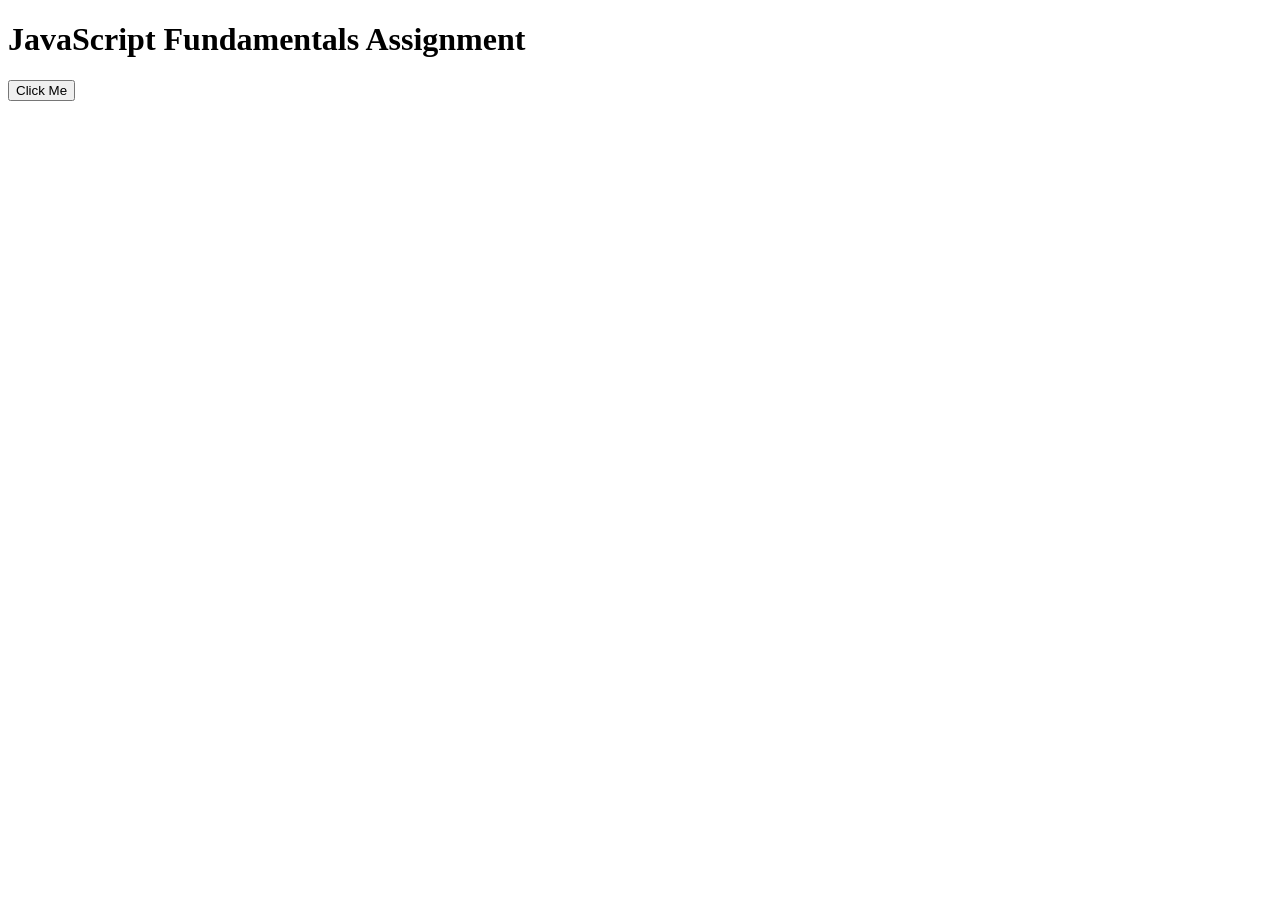
==== commit ca6ed485: "Add files via upload" ====
--- a/index.html
+++ b/index.html
@@ -1,172 +1,27 @@
-<!DOCTYPE html>
-<html lang="en">
-<head>
-  <meta charset="UTF-8" />
-  <meta name="viewport" content="width=device-width, initial-scale=1.0" />
-  <title>Ledger — Student Management Dashboard</title>
-  <link rel="preconnect" href="https://fonts.googleapis.com">
-  <link rel="preconnect" href="https://fonts.gstatic.com" crossorigin>
-  <link href="https://fonts.googleapis.com/css2?family=Fraunces:opsz,wght@9..144,500;9..144,600;9..144,700&family=Inter:wght@400;500;600;700&family=IBM+Plex+Mono:wght@500;600&display=swap" rel="stylesheet">
-  <link rel="stylesheet" href="style.css" />
-</head>
-<body>
-
-  <header class="site-header">
-    <div class="header-inner">
-      <div class="brand">
-        <span class="brand-mark">SM</span>
-        <div class="brand-text">
-          <span class="brand-name">Ledger</span>
-          <span class="brand-sub">Student Management</span>
-        </div>
-      </div>
-
-      <button class="nav-toggle" id="navToggle" aria-label="Toggle navigation" aria-expanded="false">
-        <span></span><span></span><span></span>
-      </button>
-
-      <nav class="site-nav" id="siteNav">
-        <ul>
-          <li><a href="#home" class="active">Home</a></li>
-          <li><a href="#students">Students</a></li>
-          <li><a href="#courses">Courses</a></li>
-          <li><a href="#reports">Reports</a></li>
-          <li><a href="#contact">Contact</a></li>
-        </ul>
-      </nav>
-    </div>
-  </header>
-
-  <main>
-    <section class="hero" id="home">
-      <div class="hero-inner">
-        <p class="eyebrow">Term II · Academic Year 2026</p>
-        <h1>Welcome to the Student Management Dashboard</h1>
-        <p class="hero-desc">Manage student records, monitor performance, and track course progress — all ruled up in one ledger.</p>
-        <a href="#reports" class="btn-primary">View Reports</a>
-      </div>
-      <div class="hero-card" aria-hidden="true">
-        <span class="hero-card-label">Class Average</span>
-        <span class="hero-card-value" id="heroAverage">--%</span>
-        <span class="hero-card-foot">Updated automatically from live records</span>
-      </div>
-    </section>
-
-    <section class="stats" id="stats" aria-label="Student statistics">
-      <div class="stats-grid">
-        <article class="stat-card">
-          <span class="stat-tag">01</span>
-          <span class="stat-value" id="statTotalStudents">0</span>
-          <span class="stat-label">Total Students</span>
-        </article>
-        <article class="stat-card">
-          <span class="stat-tag">02</span>
-          <span class="stat-value" id="statTotalCourses">0</span>
-          <span class="stat-label">Total Courses</span>
-        </article>
-        <article class="stat-card">
-          <span class="stat-tag">03</span>
-          <span class="stat-value" id="statAvgPercentage">0%</span>
-          <span class="stat-label">Average Percentage</span>
-        </article>
-        <article class="stat-card">
-          <span class="stat-tag">04</span>
-          <span class="stat-value" id="statPassPercentage">0%</span>
-          <span class="stat-label">Pass Percentage</span>
-        </article>
-      </div>
-    </section>
-
-    <section class="students" id="students">
-      <div class="section-head">
-        <h2>Student Records</h2>
-        <p>Marks, percentages, and results — generated live from the class register.</p>
-      </div>
-
-      <div class="table-wrap">
-        <table id="studentTable">
-          <thead>
-            <tr>
-              <th>Student Name</th>
-              <th>Course</th>
-              <th>Marks</th>
-              <th>Percentage</th>
-              <th>Result</th>
-              <th>Grade</th>
-            </tr>
-          </thead>
-          <tbody id="studentTableBody">
-            <!-- Rows injected by script.js -->
-          </tbody>
-        </table>
-      </div>
-    </section>
-
-    <section class="courses" id="courses">
-      <div class="section-head">
-        <h2>Courses in Session</h2>
-        <p>Every course currently being tracked in the ledger this term.</p>
-      </div>
-      <ul class="course-chips" id="courseChips">
-        <!-- Chips injected by script.js -->
-      </ul>
-    </section>
-
-    <section class="reports" id="reports">
-      <div class="section-head">
-        <h2>Reports</h2>
-        <p>Console-logged for the record. Open your browser console to see the full printout for every student.</p>
-      </div>
-      <div class="reports-note">
-        <p>Each entry below mirrors what's written to <code>console.log()</code>: name, total marks, percentage, result, and grade.</p>
-        <pre id="reportsPreview" class="reports-preview">Loading…</pre>
-      </div>
-    </section>
-
-
-    <section class="about" id="about">
-      <div class="about-text">
-        <p class="eyebrow">The Program</p>
-        <h2>Full-Stack Web Development Diploma</h2>
-        <p>A one-year, project-based diploma covering HTML5, CSS3, responsive design, and JavaScript fundamentals — through to backend systems and deployment. Cohorts are kept small so every student's progress fits on one page of the ledger.</p>
-        <ul class="about-facts">
-          <li><span>Duration</span>12 months</li>
-          <li><span>Format</span>Hybrid · in-person &amp; online</li>
-          <li><span>Cohort size</span>32 students</li>
-        </ul>
-      </div>
-      <div class="about-media">
-        <img src="images/program.svg" alt="Students collaborating around a laptop during a lab session" />
-      </div>
-    </section>
-  </main>
-
- 
-  <footer class="site-footer" id="contact">
-    <div class="footer-inner">
-      <div class="footer-brand">
-        <span class="brand-mark">SM</span>
-        <div class="brand-text">
-          <span class="brand-name">Ledger</span>
-          <span class="brand-sub">Student Management</span>
-        </div>
-      </div>
-      <div class="footer-contact">
-        <h3>Contact the Registrar's Office</h3>
-        <p>registrar@ledger-edu.example</p>
-        <p>+91 98765 43210</p>
-      </div>
-      <div class="footer-links">
-        <h3>Quick Links</h3>
-        <a href="#home">Home</a>
-        <a href="#students">Students</a>
-        <a href="#courses">Courses</a>
-        <a href="#reports">Reports</a>
-      </div>
-    </div>
-    <p class="footer-copy">© 2026 Ledger Student Management Dashboard. Built for Assignment 9.</p>
-  </footer>
-
-  <script src="script.js"></script>
-</body>
-</html>
+<!DOCTYPE html>
+<html lang="en">
+<head>
+    <meta charset="UTF-8">
+    <meta name="viewport" content="width=device-width, initial-scale=1.0">
+    <title>JavaScript Fundamentals Assignment</title>
+
+    <!-- Internal JavaScript -->
+    <script>
+        console.log("Internal JavaScript is Working!");
+    </script>
+
+</head>
+<body>
+
+    <h1>JavaScript Fundamentals Assignment</h1>
+
+    <!-- Inline JavaScript -->
+    <button onclick="alert('Inline JavaScript Working!')">
+        Click Me
+    </button>
+
+    <!-- External JavaScript -->
+    <script src="script.js"></script>
+
+</body>
+</html>
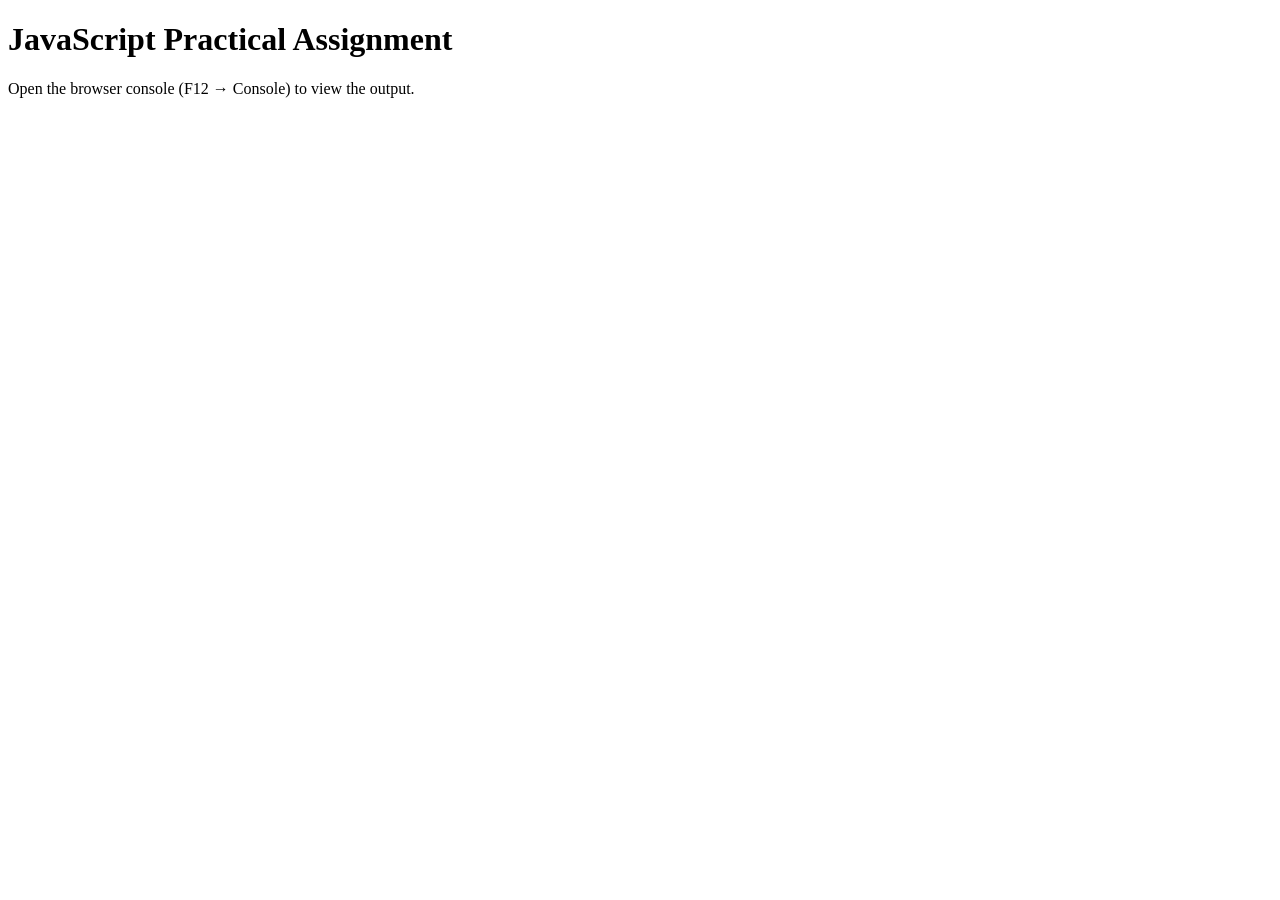
==== commit 95a88657: "Add files via upload" ====
--- a/index.html
+++ b/index.html
@@ -3,25 +3,12 @@
 <head>
     <meta charset="UTF-8">
     <meta name="viewport" content="width=device-width, initial-scale=1.0">
-    <title>JavaScript Fundamentals Assignment</title>
-
-    <!-- Internal JavaScript -->
-    <script>
-        console.log("Internal JavaScript is Working!");
-    </script>
-
+    <title>JavaScript Practical Assignment</title>
 </head>
 <body>
+    <h1>JavaScript Practical Assignment</h1>
+    <p>Open the browser console (F12 → Console) to view the output.</p>
 
-    <h1>JavaScript Fundamentals Assignment</h1>
-
-    <!-- Inline JavaScript -->
-    <button onclick="alert('Inline JavaScript Working!')">
-        Click Me
-    </button>
-
-    <!-- External JavaScript -->
     <script src="script.js"></script>
-
 </body>
 </html>
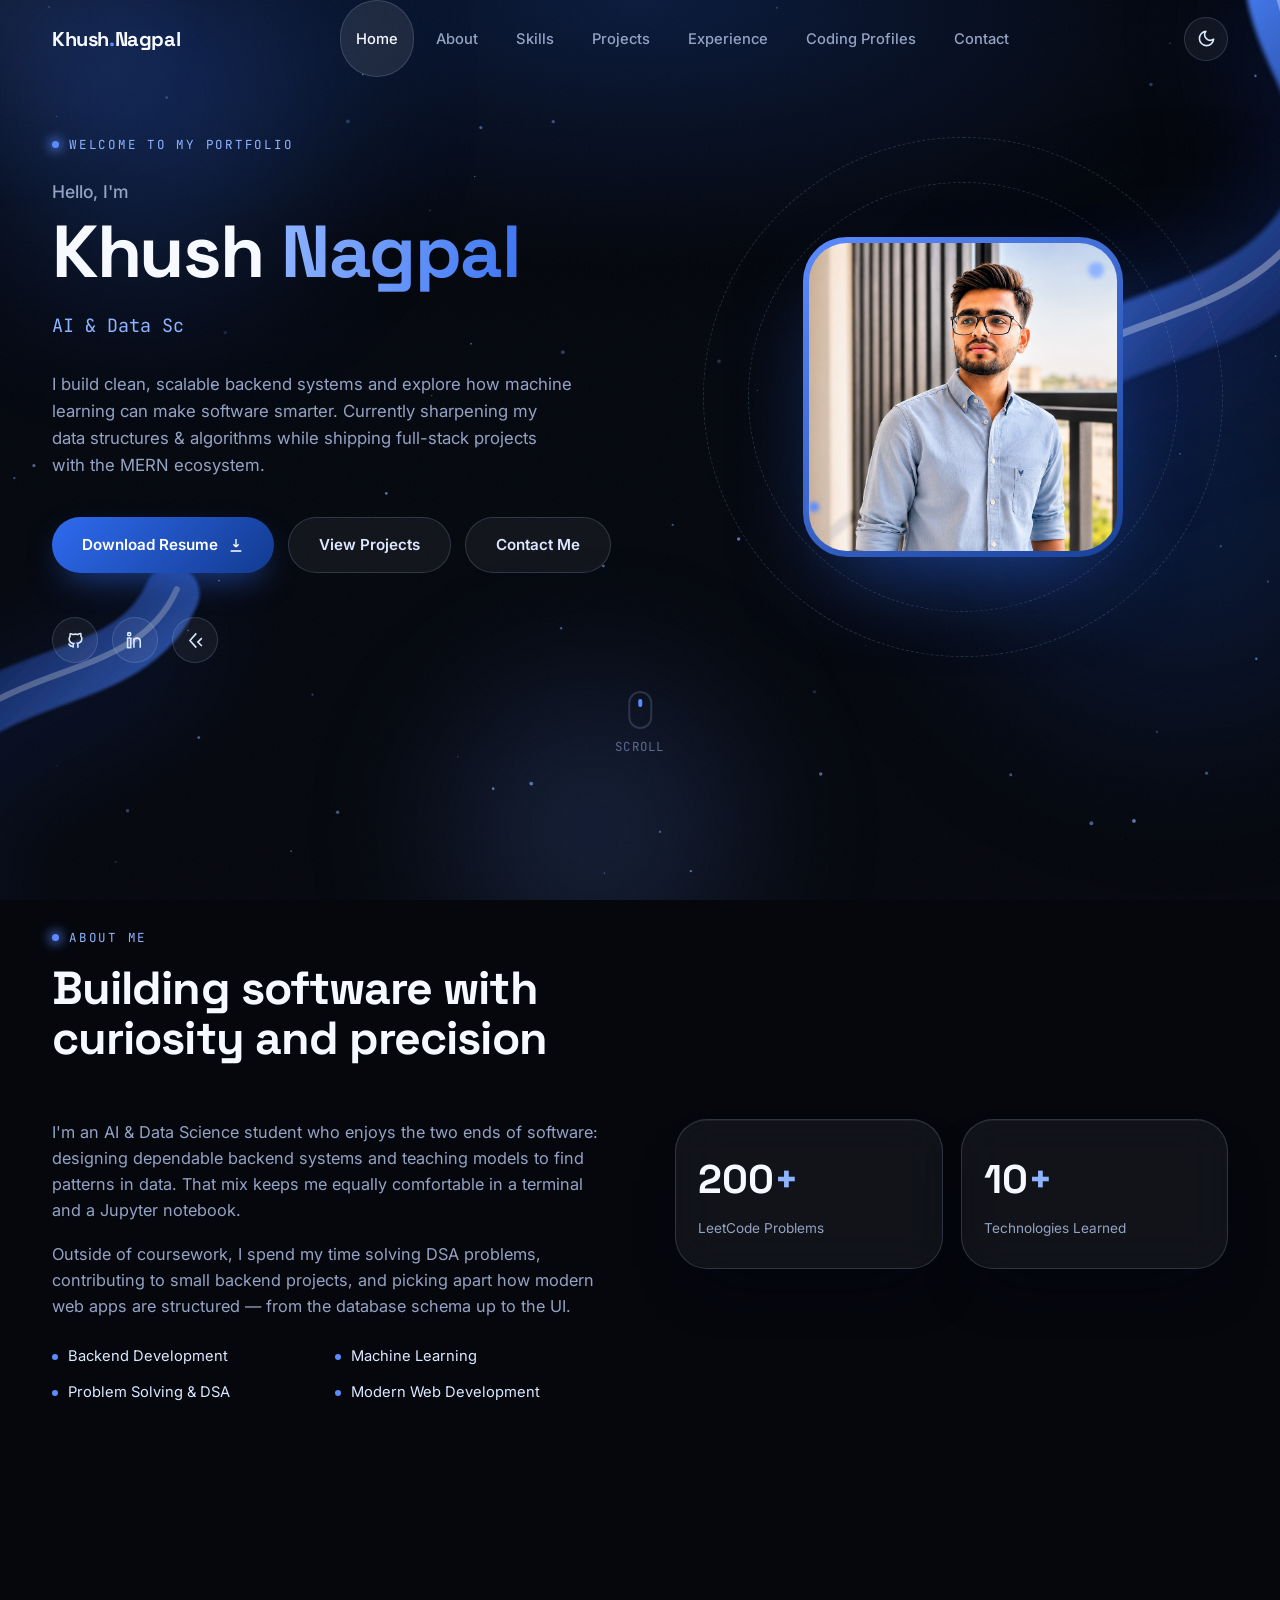
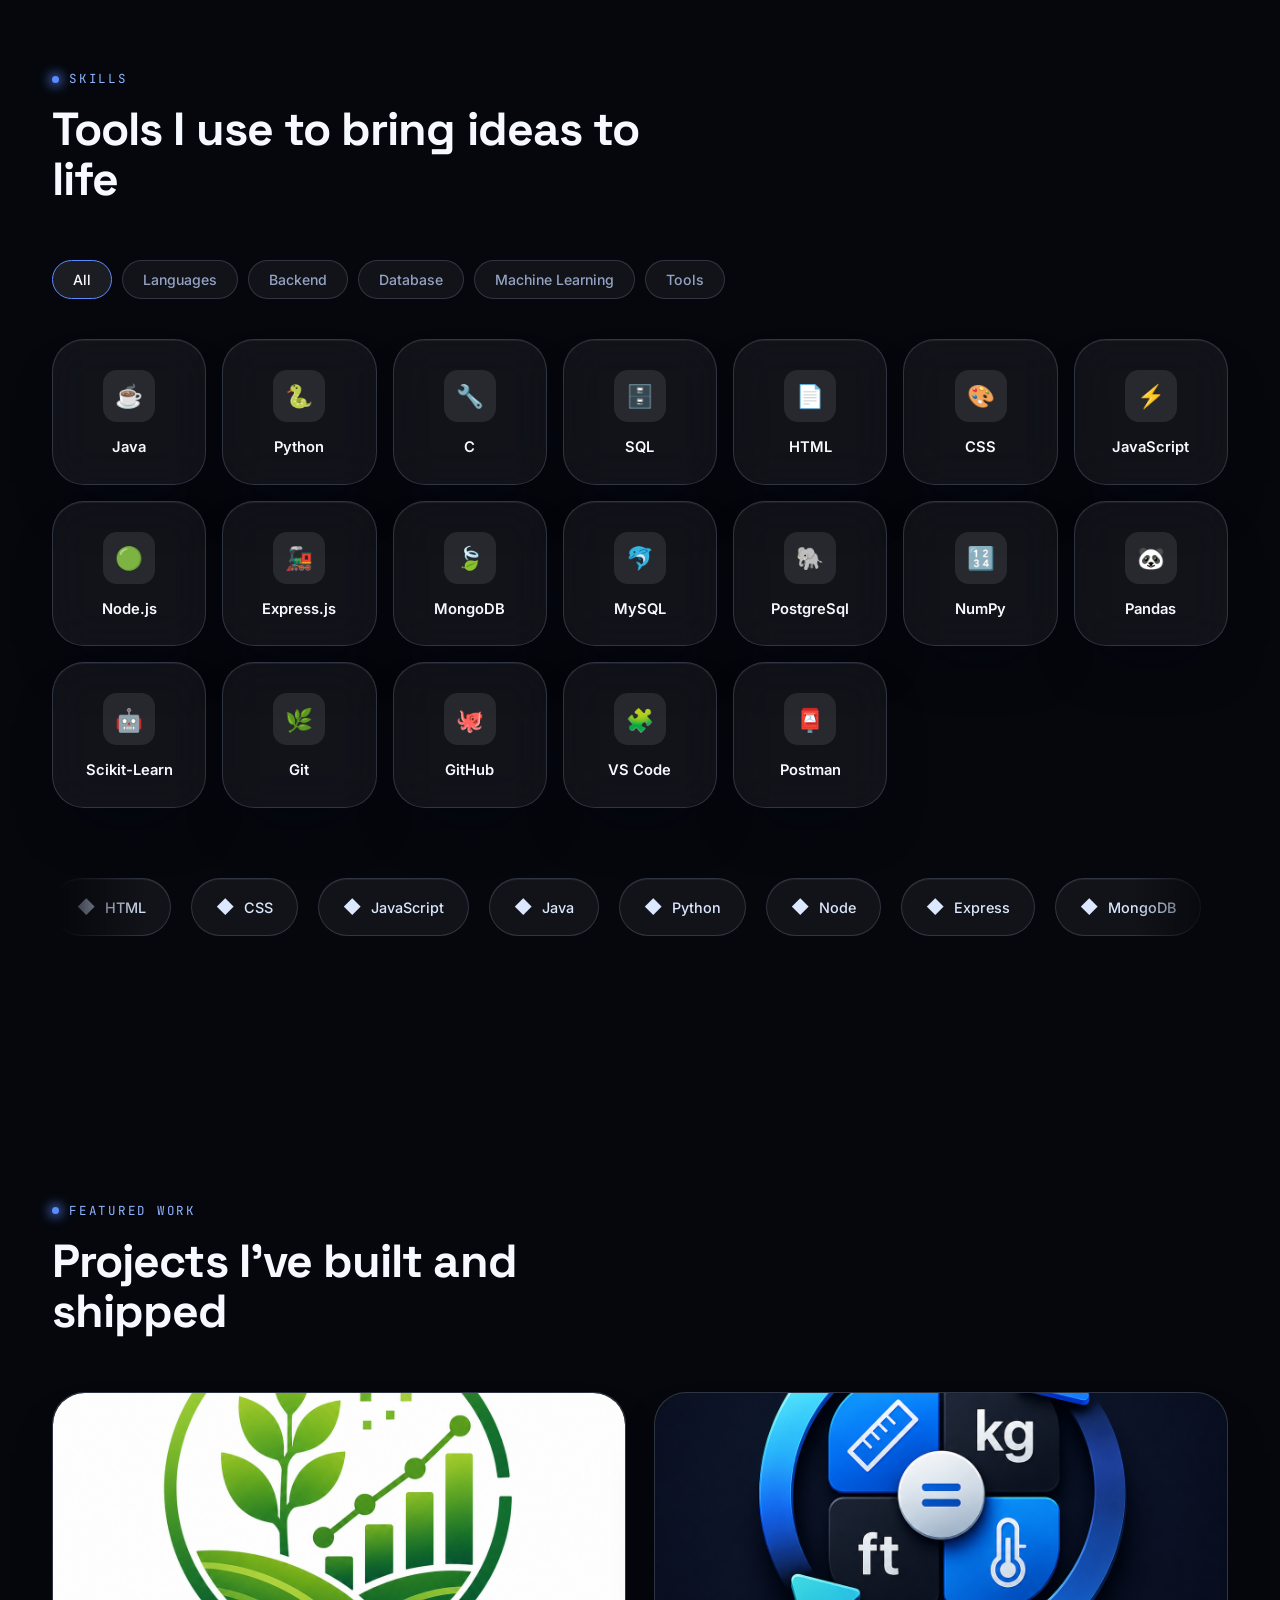
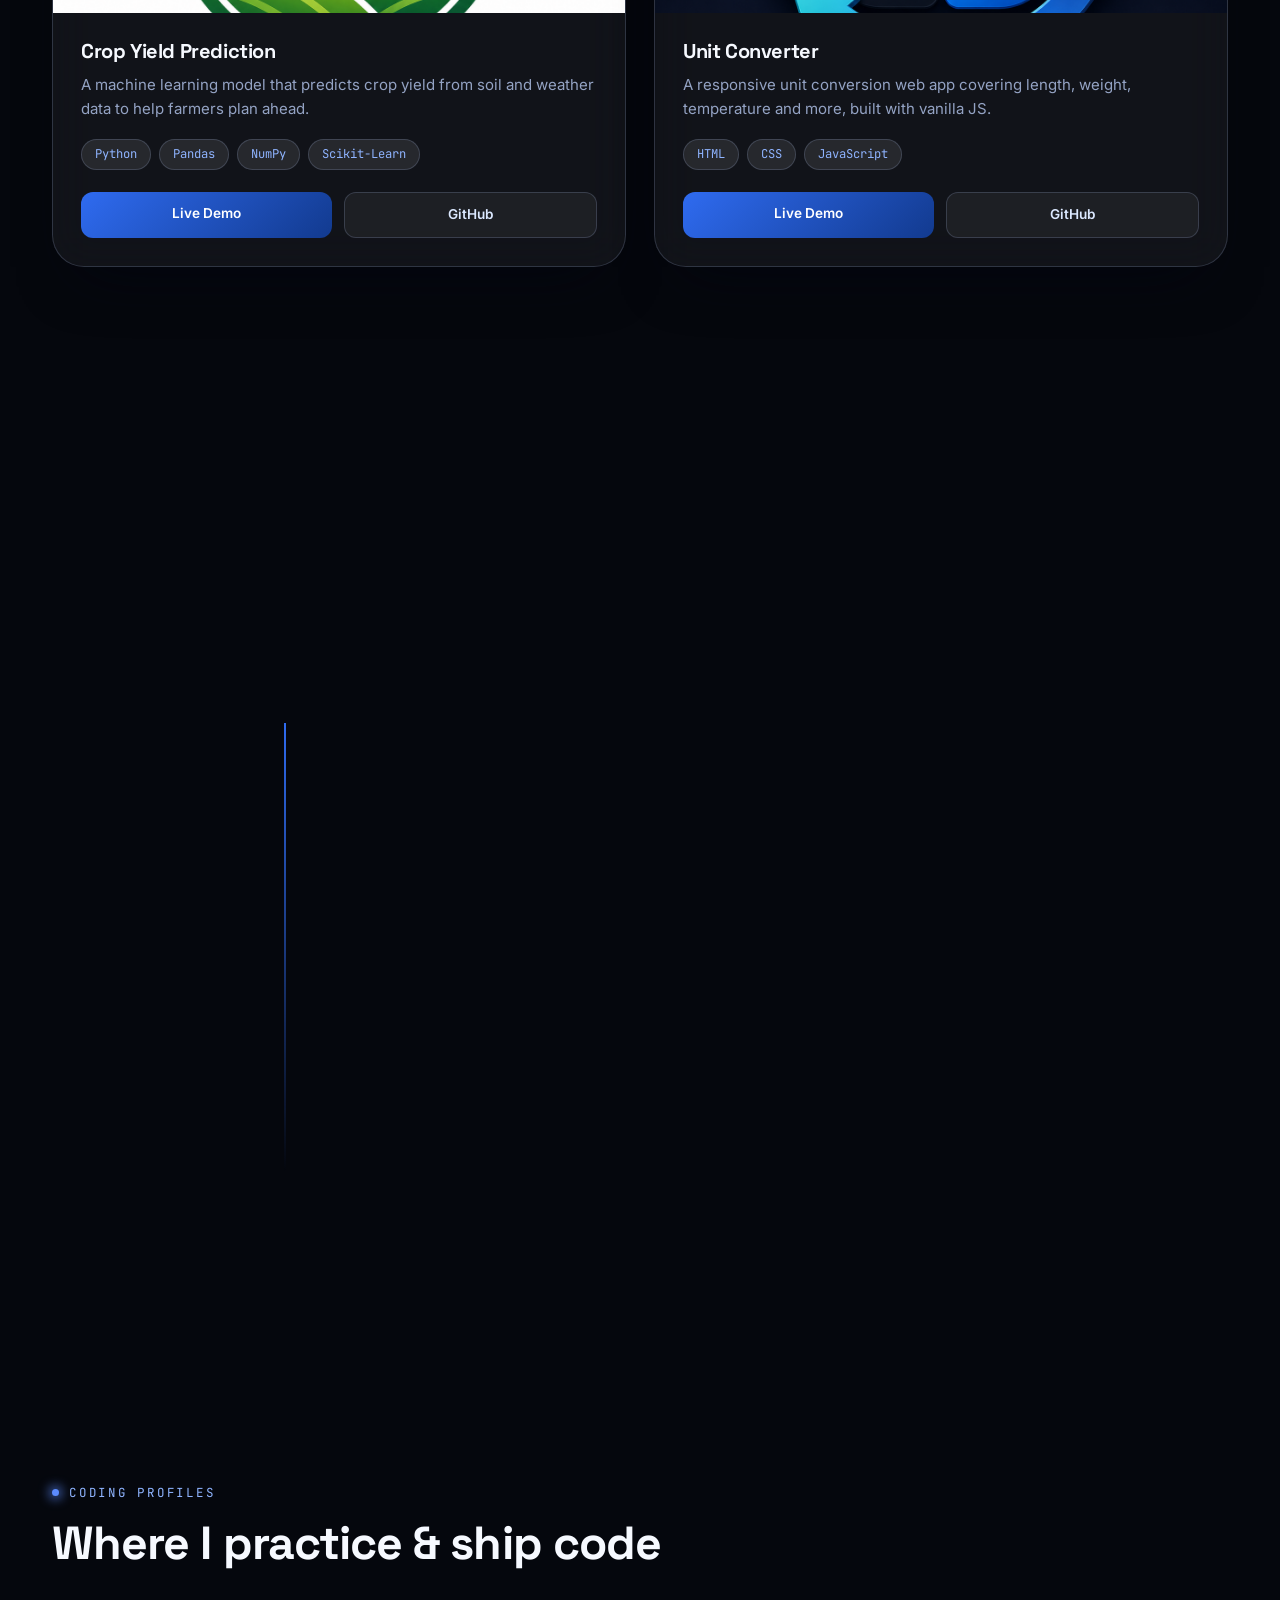
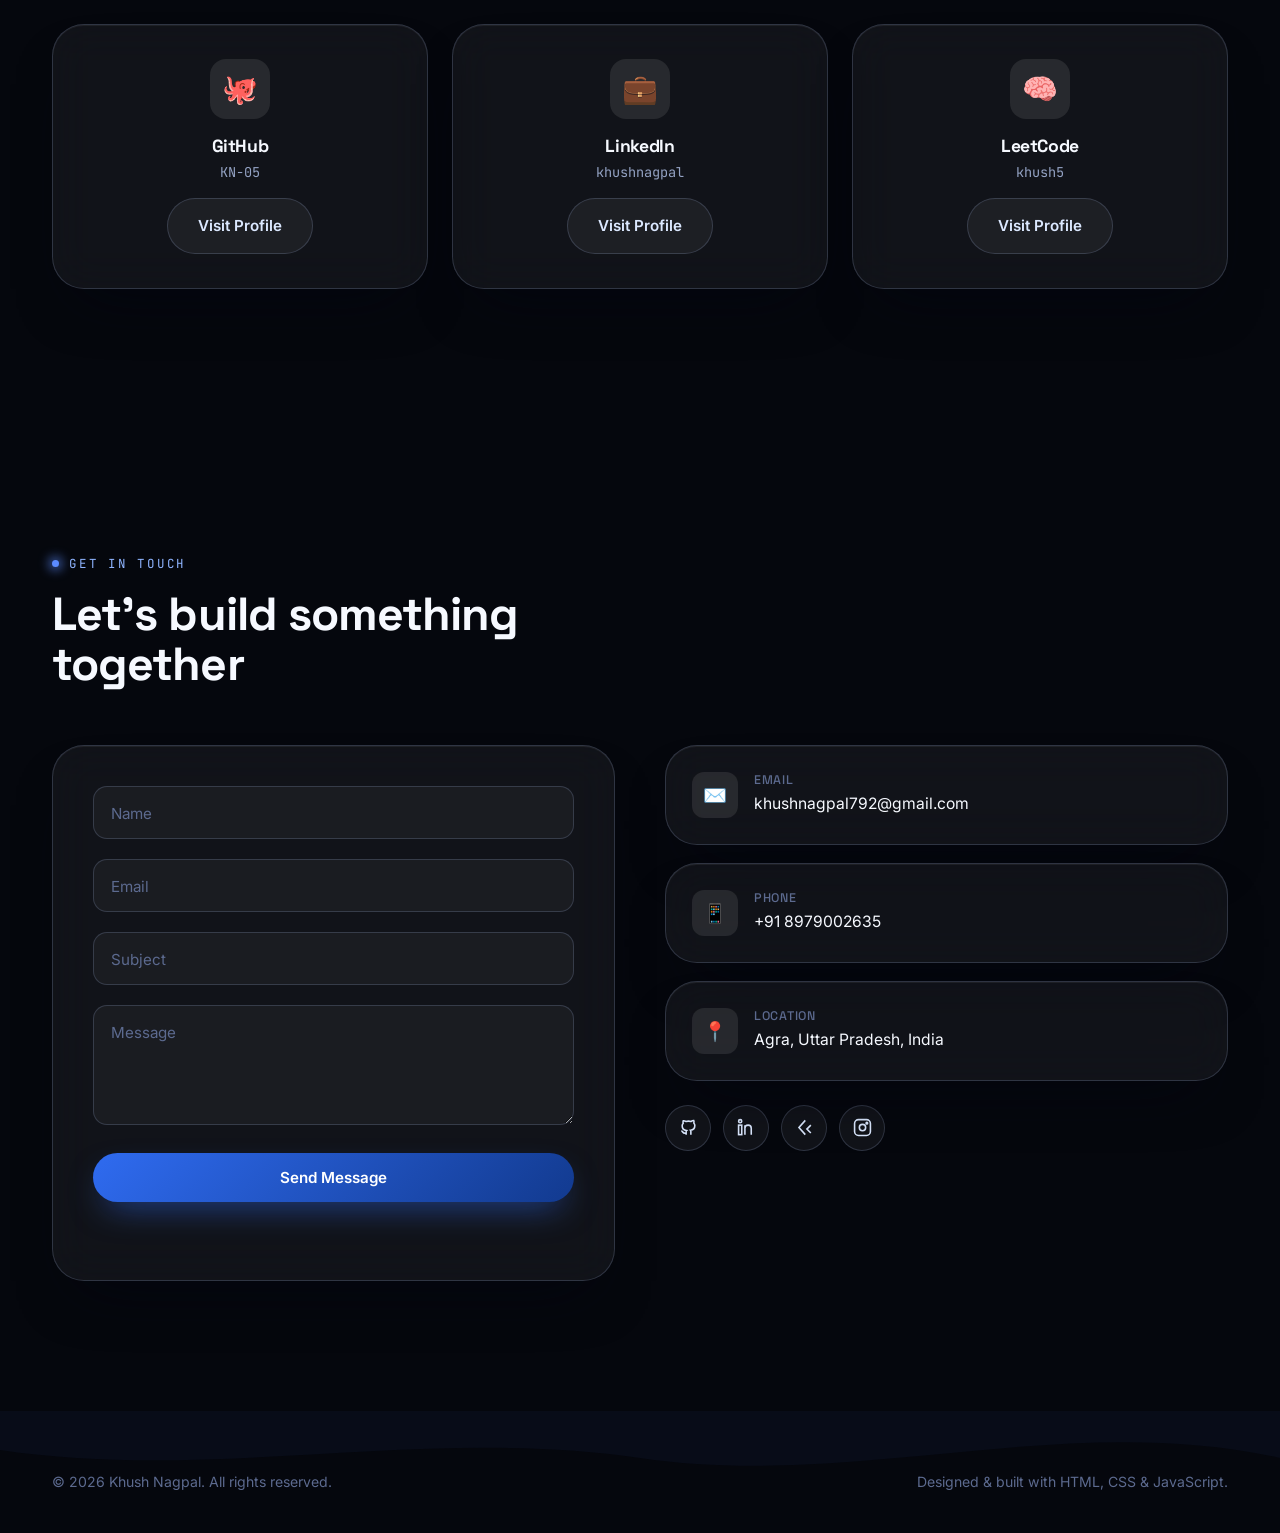
==== commit 8ece894f: "Portfolio for Assignment-12" ====
--- a/index.html
+++ b/index.html
@@ -1,14 +1,271 @@
-<!DOCTYPE html>
-<html lang="en">
-<head>
-    <meta charset="UTF-8">
-    <meta name="viewport" content="width=device-width, initial-scale=1.0">
-    <title>JavaScript Practical Assignment</title>
-</head>
-<body>
-    <h1>JavaScript Practical Assignment</h1>
-    <p>Open the browser console (F12 → Console) to view the output.</p>
-
-    <script src="script.js"></script>
-</body>
-</html>+<!DOCTYPE html>
+<html lang="en">
+<head>
+<meta charset="UTF-8">
+<meta name="viewport" content="width=device-width, initial-scale=1.0">
+<title>Khush Nagpal — AI &amp; Data Science Student / Backend Developer</title>
+<meta name="description" content="Portfolio of Khush Nagpal — AI & Data Science student, backend developer and machine learning enthusiast. Projects, skills and coding profiles.">
+<meta name="theme-color" content="#05070d">
+<link rel="icon" href="data:,">
+<link rel="stylesheet" href="style.css">
+</head>
+<body data-theme="dark">
+
+  <!-- Loader -->
+  <div id="loader" aria-hidden="true">
+    <div class="loader-mark">KN<span style="color:var(--blue-400)">.</span></div>
+    <div class="loader-bar"><span></span></div>
+  </div>
+
+  <!-- Ambient background -->
+  <div class="bg-scene" aria-hidden="true">
+    <div class="blob blob-1"></div>
+    <div class="blob blob-2"></div>
+    <div class="blob blob-3"></div>
+
+    <svg class="ribbon ribbon-tr" viewBox="0 0 400 420" fill="none" xmlns="http://www.w3.org/2000/svg">
+      <defs>
+        <linearGradient id="ribbonGradTR" x1="0" y1="0" x2="0.6" y2="1">
+          <stop offset="0%" stop-color="#bcd8ff"/>
+          <stop offset="45%" stop-color="#3f74e6"/>
+          <stop offset="100%" stop-color="#0c1c52"/>
+        </linearGradient>
+        <filter id="ribbonBlurTR" x="-50%" y="-50%" width="200%" height="200%">
+          <feGaussianBlur stdDeviation="1.4"/>
+        </filter>
+      </defs>
+      <path d="M340,-20 C300,60 410,110 350,195 C295,272 185,250 150,330" stroke="url(#ribbonGradTR)" stroke-width="50" stroke-linecap="round" filter="url(#ribbonBlurTR)"/>
+      <path d="M336,-24 C296,56 406,106 346,191 C291,268 181,246 146,326" stroke="rgba(255,255,255,0.32)" stroke-width="5" stroke-linecap="round"/>
+    </svg>
+
+    <svg class="ribbon ribbon-bl" viewBox="0 0 400 420" fill="none" xmlns="http://www.w3.org/2000/svg">
+      <defs>
+        <linearGradient id="ribbonGradBL" x1="1" y1="1" x2="0.4" y2="0">
+          <stop offset="0%" stop-color="#bcd8ff"/>
+          <stop offset="45%" stop-color="#3f74e6"/>
+          <stop offset="100%" stop-color="#0c1c52"/>
+        </linearGradient>
+        <filter id="ribbonBlurBL" x="-50%" y="-50%" width="200%" height="200%">
+          <feGaussianBlur stdDeviation="1.4"/>
+        </filter>
+      </defs>
+      <path d="M60,440 C100,360 -10,310 50,225 C105,148 215,170 250,90" stroke="url(#ribbonGradBL)" stroke-width="46" stroke-linecap="round" filter="url(#ribbonBlurBL)"/>
+      <path d="M64,436 C104,356 -6,306 54,221 C109,144 219,166 254,86" stroke="rgba(255,255,255,0.3)" stroke-width="5" stroke-linecap="round"/>
+    </svg>
+
+    <div class="grain"></div>
+  </div>
+  <canvas id="particle-canvas" aria-hidden="true"></canvas>
+  <div class="cursor-glow" id="cursorGlow" aria-hidden="true"></div>
+
+  <!-- Navbar -->
+  <header id="navbar">
+    <div class="container nav-inner">
+      <a href="#home" class="logo">Khush<span>.</span>Nagpal</a>
+
+      <nav>
+        <ul class="nav-links" id="navLinks">
+          <span class="nav-pill" id="navPill" aria-hidden="true"></span>
+          <li><a href="#home" class="nav-link active" data-nav="home">Home</a></li>
+          <li><a href="#about" class="nav-link" data-nav="about">About</a></li>
+          <li><a href="#skills" class="nav-link" data-nav="skills">Skills</a></li>
+          <li><a href="#projects" class="nav-link" data-nav="projects">Projects</a></li>
+          <li><a href="#experience" class="nav-link" data-nav="experience">Experience</a></li>
+          <li><a href="#coding-profiles" class="nav-link" data-nav="coding-profiles">Coding Profiles</a></li>
+          <li><a href="#contact" class="nav-link" data-nav="contact">Contact</a></li>
+        </ul>
+      </nav>
+
+      <div class="nav-right">
+        <button class="theme-toggle" id="themeToggle" aria-label="Toggle dark and light theme">
+          <svg id="themeIcon" viewBox="0 0 24 24" fill="none" stroke-width="2" stroke-linecap="round" stroke-linejoin="round"><path d="M21 12.79A9 9 0 1 1 11.21 3 7 7 0 0 0 21 12.79z"/></svg>
+        </button>
+        <button class="nav-toggle" id="navToggle" aria-label="Open menu">
+          <span></span><span></span><span></span>
+        </button>
+      </div>
+    </div>
+  </header>
+
+  <main>
+    <!-- HERO -->
+    <section id="home">
+      <div class="container hero-grid">
+        <div class="hero-copy" data-reveal="left">
+          <span class="eyebrow">Welcome to my portfolio</span>
+          <p class="hero-greeting">Hello, I'm</p>
+          <h1 class="hero-name">Khush <span class="grad">Nagpal</span></h1>
+          <p class="hero-role"><span id="typedRole"></span><span class="cursor-caret" id="typedCaret"></span></p>
+          <p class="hero-desc">I build clean, scalable backend systems and explore how machine learning can make software smarter. Currently sharpening my data structures &amp; algorithms while shipping full-stack projects with the MERN ecosystem.</p>
+
+          <div class="hero-cta">
+            <a href="assets/resume.pdf" class="btn btn-primary magnetic" download data-cta>
+              Download Resume
+              <svg viewBox="0 0 24 24" fill="none" stroke="currentColor" stroke-width="2"><path d="M12 3v12m0 0l-4-4m4 4l4-4M4 21h16"/></svg>
+            </a>
+            <a href="#projects" class="btn btn-ghost magnetic" data-cta>View Projects</a>
+            <a href="#contact" class="btn btn-ghost magnetic" data-cta>Contact Me</a>
+          </div>
+
+          <div class="hero-socials" id="heroSocials"></div>
+        </div>
+
+        <div class="hero-visual" data-reveal="right">
+          <div class="orbit-ring r1"></div>
+          <div class="orbit-ring r2" id="orbitRing2"></div>
+          <div class="profile-frame">
+            <div class="profile-frame-inner">
+              <img id="profileImg" src="assets/images/profile.png" alt="Photo of Khush Nagpal" onerror="this.src='https://placehold.co/320x320/0d1326/8fb4ff?text=Khush+Nagpal'">
+            </div>
+            <span class="glow-dot d1"></span>
+            <span class="glow-dot d2"></span>
+          </div>
+        </div>
+      </div>
+
+      <div class="scroll-cue"><span class="mouse"></span>SCROLL</div>
+    </section>
+
+    <!-- ABOUT -->
+    <section id="about">
+      <div class="container">
+        <div class="section-head" data-reveal="up">
+          <span class="eyebrow">About me</span>
+          <h2>Building software with curiosity and precision</h2>
+        </div>
+
+        <div class="about-grid">
+          <div class="about-text" data-reveal="left">
+            <p>I'm an AI &amp; Data Science student who enjoys the two ends of software: designing dependable backend systems and teaching models to find patterns in data. That mix keeps me equally comfortable in a terminal and a Jupyter notebook.</p>
+            <p>Outside of coursework, I spend my time solving DSA problems, contributing to small backend projects, and picking apart how modern web apps are structured — from the database schema up to the UI.</p>
+            <div class="about-points">
+              <div class="about-point"><span class="dot"></span>Backend Development</div>
+              <div class="about-point"><span class="dot"></span>Machine Learning</div>
+              <div class="about-point"><span class="dot"></span>Problem Solving &amp; DSA</div>
+              <div class="about-point"><span class="dot"></span>Modern Web Development</div>
+            </div>
+          </div>
+
+          <div class="stat-grid" data-reveal="right" id="statGrid"></div>
+        </div>
+      </div>
+    </section>
+
+    <!-- SKILLS -->
+    <section id="skills">
+      <div class="container">
+        <div class="section-head" data-reveal="up">
+          <span class="eyebrow">Skills</span>
+          <h2>Tools I use to bring ideas to life</h2>
+        </div>
+
+        <div class="skills-tabs" id="skillsTabs" data-reveal="up"></div>
+        <div class="skills-grid" id="skillsGrid"></div>
+
+        <div class="marquee-wrap" data-reveal="up">
+          <div class="marquee" id="marqueeTrack"></div>
+        </div>
+      </div>
+    </section>
+
+    <!-- PROJECTS -->
+    <section id="projects">
+      <div class="container">
+        <div class="section-head" data-reveal="up">
+          <span class="eyebrow">Featured work</span>
+          <h2>Projects I've built and shipped</h2>
+        </div>
+        <div class="projects-grid" id="projectsGrid"></div>
+      </div>
+    </section>
+
+    <!-- EXPERIENCE / TIMELINE -->
+    <section id="experience">
+      <div class="container">
+        <div class="section-head" data-reveal="up">
+          <span class="eyebrow">Journey</span>
+          <h2>Education &amp; experience timeline</h2>
+        </div>
+        <div class="timeline" id="timeline"></div>
+      </div>
+    </section>
+
+    <!-- CODING PROFILES -->
+    <section id="coding-profiles">
+      <div class="container">
+        <div class="section-head" data-reveal="up">
+          <span class="eyebrow">Coding profiles</span>
+          <h2>Where I practice &amp; ship code</h2>
+        </div>
+        <div class="profiles-grid" id="profilesGrid"></div>
+      </div>
+    </section>
+
+    <!-- CONTACT -->
+    <section id="contact">
+      <div class="container">
+        <div class="section-head" data-reveal="up">
+          <span class="eyebrow">Get in touch</span>
+          <h2>Let's build something together</h2>
+        </div>
+
+        <div class="contact-grid">
+          <form class="contact-form glass" id="contactForm" data-reveal="left">
+            <div class="field">
+              <input type="text" id="cName" placeholder=" " required>
+              <label for="cName">Name</label>
+            </div>
+            <div class="field">
+              <input type="email" id="cEmail" placeholder=" " required>
+              <label for="cEmail">Email</label>
+            </div>
+            <div class="field">
+              <input type="text" id="cSubject" placeholder=" " required>
+              <label for="cSubject">Subject</label>
+            </div>
+            <div class="field">
+              <textarea id="cMessage" placeholder=" " required></textarea>
+              <label for="cMessage">Message</label>
+            </div>
+            <button type="submit" class="btn btn-primary magnetic" style="width:100%">Send Message</button>
+            <p class="form-status" id="formStatus"></p>
+          </form>
+
+          <div class="contact-info" data-reveal="right">
+            <div class="info-card glass">
+              <div class="info-icon">✉️</div>
+              <div><h4>Email</h4><p id="infoEmail"></p></div>
+            </div>
+            <div class="info-card glass">
+              <div class="info-icon">📱</div>
+              <div><h4>Phone</h4><p id="infoPhone"></p></div>
+            </div>
+            <div class="info-card glass">
+              <div class="info-icon">📍</div>
+              <div><h4>Location</h4><p id="infoLocation"></p></div>
+            </div>
+            <div class="contact-socials" id="contactSocials"></div>
+          </div>
+        </div>
+      </div>
+    </section>
+  </main>
+
+  <!-- FOOTER -->
+  <footer>
+    <div class="footer-wave" aria-hidden="true">
+      <svg viewBox="0 0 1440 100" preserveAspectRatio="none"><path d="M0,40 C240,100 480,0 720,40 C960,80 1200,10 1440,50 L1440,100 L0,100 Z" fill="var(--bg-1)"></path></svg>
+    </div>
+    <div class="container footer-inner">
+      <p>&copy; <span id="year"></span> Khush Nagpal. All rights reserved.</p>
+      <p>Designed &amp; built with HTML, CSS &amp; JavaScript.</p>
+    </div>
+  </footer>
+
+  <button class="back-to-top" id="backToTop" aria-label="Back to top">
+    <svg viewBox="0 0 24 24" fill="none" stroke="currentColor" stroke-width="2"><path d="M12 19V5m0 0l-7 7m7-7l7 7"/></svg>
+  </button>
+
+  <script src="script.js"></script>
+</body>
+</html>
--- a/style.css
+++ b/style.css
@@ -0,0 +1,456 @@
+/* =========================================================
+   KHUSH NAGPAL — PORTFOLIO
+   Design language: deep-space blue glass, one signature motion —
+   the hero "beacon" gradient card that mirrors on scroll into
+   every glass surface on the page.
+   ========================================================= */
+
+@import url('https://fonts.googleapis.com/css2?family=Space+Grotesk:wght@400;500;600;700&family=Inter:wght@400;500;600;700;800&family=JetBrains+Mono:wght@400;500&display=swap');
+
+/* ---------- Design Tokens ---------- */
+:root{
+  /* Palette */
+  --bg-0:#05070d;
+  --bg-1:#080c18;
+  --bg-2:#0d1326;
+  --blue-900:#0a1a3d;
+  --blue-700:#123a8f;
+  --blue-500:#2f6bf0;
+  --blue-400:#5b8bff;
+  --blue-300:#8fb4ff;
+  --ice:#dbe8ff;
+  --white:#f6f9ff;
+  --muted:#94a3c4;
+  --muted-dim:#5c6a8f;
+  --line:rgba(150,180,255,0.14);
+  --glass-fill:rgba(255,255,255,0.05);
+  --glass-fill-strong:rgba(255,255,255,0.09);
+  --glass-border:rgba(180,205,255,0.18);
+  --success:#4fd1a5;
+  --shadow-color:220 90% 3%;
+
+  /* Type */
+  --font-display:'Space Grotesk', 'Inter', sans-serif;
+  --font-body:'Inter', sans-serif;
+  --font-mono:'JetBrains Mono', monospace;
+
+  /* Layout */
+  --container:1240px;
+  --radius-sm:12px;
+  --radius-md:20px;
+  --radius-lg:32px;
+  --radius-xl:44px;
+  --nav-h:78px;
+
+  --ease:cubic-bezier(.16,.84,.44,1);
+}
+
+[data-theme="light"]{
+  --bg-0:#eef2fb;
+  --bg-1:#e6ecfa;
+  --bg-2:#dde6f9;
+  --ice:#0a1330;
+  --white:#0a1330;
+  --muted:#43507a;
+  --muted-dim:#6b78a3;
+  --line:rgba(30,60,140,0.14);
+  --glass-fill:rgba(255,255,255,0.55);
+  --glass-fill-strong:rgba(255,255,255,0.75);
+  --glass-border:rgba(30,70,160,0.16);
+}
+
+/* ---------- Reset ---------- */
+*,*::before,*::after{box-sizing:border-box;margin:0;padding:0;}
+html{scroll-behavior:smooth;-webkit-text-size-adjust:100%;}
+body{
+  background:var(--bg-0);
+  color:var(--ice);
+  font-family:var(--font-body);
+  line-height:1.6;
+  overflow-x:hidden;
+  transition:background .5s var(--ease),color .5s var(--ease);
+  cursor:default;
+}
+img{max-width:100%;display:block;}
+a{color:inherit;text-decoration:none;}
+ul{list-style:none;}
+button{font-family:inherit;border:none;background:none;cursor:pointer;color:inherit;}
+h1,h2,h3,h4{font-family:var(--font-display);color:var(--white);letter-spacing:-0.02em;line-height:1.08;}
+::selection{background:var(--blue-500);color:#fff;}
+
+:focus-visible{outline:2px solid var(--blue-400);outline-offset:3px;border-radius:4px;}
+
+@media (prefers-reduced-motion: reduce){
+  *,*::before,*::after{animation-duration:0.001ms !important;animation-iteration-count:1 !important;transition-duration:0.001ms !important;scroll-behavior:auto !important;}
+}
+
+.container{max-width:var(--container);margin:0 auto;padding:0 32px;}
+.eyebrow{
+  font-family:var(--font-mono);
+  font-size:12.5px;
+  letter-spacing:0.14em;
+  text-transform:uppercase;
+  color:var(--blue-300);
+  display:inline-flex;
+  align-items:center;
+  gap:10px;
+}
+.eyebrow::before{
+  content:"";
+  width:7px;height:7px;border-radius:50%;
+  background:var(--blue-400);
+  box-shadow:0 0 12px 2px var(--blue-400);
+}
+.section-head{max-width:640px;margin-bottom:56px;}
+.section-head h2{font-size:clamp(2rem,4vw,2.9rem);margin-top:14px;}
+.section-head p{color:var(--muted);margin-top:16px;font-size:1.05rem;}
+
+section{position:relative;padding:130px 0;}
+@media (max-width:768px){section{padding:88px 0;}}
+
+/* ---------- Ambient background layers ---------- */
+.bg-scene{position:fixed;inset:0;z-index:-2;overflow:hidden;background:
+  radial-gradient(ellipse 90% 50% at 50% 0%, var(--blue-900) 0%, transparent 60%),
+  linear-gradient(180deg, #000000 0%, #04070f 38%, var(--bg-0) 100%);
+}
+[data-theme="light"] .bg-scene{background:
+  radial-gradient(ellipse 90% 50% at 50% 0%, #c7d8ff 0%, transparent 60%),
+  linear-gradient(180deg, #f5f8ff 0%, #e9f0ff 38%, var(--bg-0) 100%);
+}
+.blob{position:absolute;border-radius:50%;filter:blur(70px);opacity:.4;will-change:transform;}
+.blob-1{width:520px;height:520px;top:-160px;left:-120px;background:radial-gradient(circle,var(--blue-500),transparent 70%);animation:float-a 22s ease-in-out infinite;}
+.blob-2{width:640px;height:640px;top:20%;right:-220px;background:radial-gradient(circle,var(--blue-700),transparent 70%);animation:float-b 26s ease-in-out infinite;}
+.blob-3{width:420px;height:420px;bottom:-140px;left:30%;background:radial-gradient(circle,var(--blue-400),transparent 70%);opacity:.25;animation:float-c 30s ease-in-out infinite;}
+.grain{position:absolute;inset:0;opacity:.04;background-image:url("data:image/svg+xml,%3Csvg xmlns='http://www.w3.org/2000/svg' width='120' height='120'%3E%3Cfilter id='n'%3E%3CfeTurbulence type='fractalNoise' baseFrequency='0.9' numOctaves='2' stitchTiles='stitch'/%3E%3C/filter%3E%3Crect width='100%25' height='100%25' filter='url(%23n)'/%3E%3C/svg%3E");}
+#particle-canvas{position:fixed;inset:0;z-index:-1;pointer-events:none;}
+
+@keyframes float-a{0%,100%{transform:translate(0,0)}50%{transform:translate(60px,80px)}}
+@keyframes float-b{0%,100%{transform:translate(0,0)}50%{transform:translate(-70px,60px)}}
+@keyframes float-c{0%,100%{transform:translate(0,0)}50%{transform:translate(40px,-50px)}}
+
+/* ---------- Floating 3D ribbon shapes (hero corners) ---------- */
+.ribbon{position:absolute;pointer-events:none;filter:drop-shadow(0 30px 60px rgba(20,60,180,.35));}
+.ribbon-tr{top:-6%;right:-8%;width:min(46vw,620px);animation:ribbon-float-a 16s ease-in-out infinite;}
+.ribbon-bl{bottom:-10%;left:-10%;width:min(38vw,480px);animation:ribbon-float-b 19s ease-in-out infinite;opacity:.85;}
+@keyframes ribbon-float-a{0%,100%{transform:translate(0,0) rotate(0deg)}50%{transform:translate(-16px,18px) rotate(2deg)}}
+@keyframes ribbon-float-b{0%,100%{transform:translate(0,0) rotate(0deg)}50%{transform:translate(14px,-16px) rotate(-2deg)}}
+@media (max-width:768px){
+  .ribbon-tr{width:70vw;top:-4%;right:-20%;}
+  .ribbon-bl{width:60vw;bottom:-6%;left:-24%;}
+}
+
+.cursor-glow{
+  position:fixed;top:0;left:0;width:420px;height:420px;border-radius:50%;
+  background:radial-gradient(circle,rgba(91,139,255,0.14),transparent 70%);
+  transform:translate(-50%,-50%);
+  pointer-events:none;z-index:0;
+  transition:opacity .3s;
+}
+
+/* ---------- Glass surface ---------- */
+.glass{
+  background:var(--glass-fill);
+  border:1px solid var(--glass-border);
+  border-radius:var(--radius-lg);
+  backdrop-filter:blur(22px);
+  -webkit-backdrop-filter:blur(22px);
+  box-shadow:0 30px 60px -30px hsl(var(--shadow-color) / .8), inset 0 1px 0 rgba(255,255,255,0.06);
+}
+
+/* ---------- Loader ---------- */
+#loader{
+  position:fixed;inset:0;z-index:9999;background:var(--bg-0);
+  display:flex;align-items:center;justify-content:center;flex-direction:column;gap:18px;
+  transition:opacity .6s var(--ease), visibility .6s;
+}
+#loader.hidden{opacity:0;visibility:hidden;pointer-events:none;}
+.loader-mark{font-family:var(--font-display);font-size:2rem;font-weight:700;color:var(--white);letter-spacing:-0.03em;}
+.loader-bar{width:180px;height:2px;background:var(--line);border-radius:2px;overflow:hidden;}
+.loader-bar span{display:block;height:100%;width:40%;background:linear-gradient(90deg,var(--blue-500),var(--blue-300));animation:load-sweep 1.1s ease-in-out infinite;}
+@keyframes load-sweep{0%{transform:translateX(-100%)}100%{transform:translateX(350%)}}
+
+/* ---------- Navbar ---------- */
+#navbar{
+  position:fixed;top:0;left:0;right:0;z-index:1000;
+  height:var(--nav-h);
+  display:flex;align-items:center;
+  transition:background .4s var(--ease), box-shadow .4s var(--ease), border-color .4s;
+  border-bottom:1px solid transparent;
+}
+#navbar.scrolled{
+  background:rgba(6,10,20,0.65);
+  backdrop-filter:blur(18px);-webkit-backdrop-filter:blur(18px);
+  border-bottom:1px solid var(--line);
+  box-shadow:0 10px 40px -20px rgba(0,0,0,.6);
+}
+[data-theme="light"] #navbar.scrolled{background:rgba(238,242,251,.7);}
+.nav-inner{display:flex;align-items:center;justify-content:space-between;width:100%;}
+.logo{font-family:var(--font-display);font-weight:700;font-size:1.25rem;color:var(--white);letter-spacing:-0.02em;}
+.logo span{color:var(--blue-400);}
+.nav-links{display:flex;gap:6px;align-items:center;}
+.nav-links a{
+  position:relative;padding:9px 16px;font-size:.92rem;font-weight:500;color:var(--muted);
+  border-radius:100px;transition:color .3s;
+}
+.nav-links a:hover{color:var(--white);}
+.nav-links a.active{color:var(--white);}
+.nav-pill{
+  position:absolute;top:0;left:0;height:100%;border-radius:100px;
+  background:var(--glass-fill-strong);border:1px solid var(--glass-border);
+  transition:transform .45s var(--ease), width .45s var(--ease);
+  z-index:-1;
+}
+.nav-right{display:flex;align-items:center;gap:14px;}
+.theme-toggle{
+  width:44px;height:44px;border-radius:50%;display:flex;align-items:center;justify-content:center;
+  background:var(--glass-fill);border:1px solid var(--glass-border);
+  transition:transform .3s var(--ease), background .3s;
+}
+.theme-toggle:hover{transform:rotate(20deg) scale(1.05);}
+.theme-toggle svg{width:19px;height:19px;stroke:var(--ice);}
+.nav-toggle{display:none;width:44px;height:44px;border-radius:12px;background:var(--glass-fill);border:1px solid var(--glass-border);flex-direction:column;align-items:center;justify-content:center;gap:5px;}
+.nav-toggle span{width:20px;height:2px;background:var(--ice);border-radius:2px;transition:transform .3s,opacity .3s;}
+.nav-toggle.open span:nth-child(1){transform:translateY(7px) rotate(45deg);}
+.nav-toggle.open span:nth-child(2){opacity:0;}
+.nav-toggle.open span:nth-child(3){transform:translateY(-7px) rotate(-45deg);}
+
+@media (max-width:960px){
+  .nav-links{
+    position:fixed;top:var(--nav-h);left:16px;right:16px;
+    flex-direction:column;align-items:stretch;gap:4px;padding:16px;
+    background:rgba(8,12,24,.9);backdrop-filter:blur(20px);
+    border:1px solid var(--line);border-radius:var(--radius-md);
+    transform:translateY(-12px);opacity:0;pointer-events:none;transition:all .35s var(--ease);
+  }
+  .nav-links.open{transform:translateY(0);opacity:1;pointer-events:auto;}
+  .nav-links a{padding:12px 16px;}
+  .nav-pill{display:none;}
+  .nav-toggle{display:flex;}
+}
+
+/* ---------- Buttons ---------- */
+.btn{
+  position:relative;display:inline-flex;align-items:center;justify-content:center;gap:10px;
+  padding:15px 30px;border-radius:100px;font-weight:600;font-size:.95rem;
+  transition:transform .35s var(--ease), box-shadow .35s var(--ease);
+  overflow:hidden;isolation:isolate;white-space:nowrap;
+}
+.btn-primary{background:linear-gradient(135deg,var(--blue-500),var(--blue-700));color:#fff;box-shadow:0 14px 34px -12px rgba(47,107,240,.65);}
+.btn-primary:hover{transform:translateY(-3px);box-shadow:0 20px 44px -14px rgba(47,107,240,.8);}
+.btn-ghost{background:var(--glass-fill);border:1px solid var(--glass-border);color:var(--ice);}
+.btn-ghost:hover{transform:translateY(-3px);background:var(--glass-fill-strong);}
+.btn .ripple{position:absolute;border-radius:50%;background:rgba(255,255,255,.5);transform:scale(0);animation:ripple .6s ease-out forwards;pointer-events:none;}
+@keyframes ripple{to{transform:scale(3);opacity:0;}}
+.btn svg{width:16px;height:16px;}
+
+/* ---------- Hero ---------- */
+#hero{min-height:100vh;display:flex;align-items:center;padding-top:var(--nav-h);}
+.hero-grid{display:grid;grid-template-columns:1.05fr .95fr;gap:60px;align-items:center;}
+.hero-greeting{font-size:1.1rem;color:var(--muted);margin-top:22px;font-weight:500;}
+.hero-name{font-size:clamp(2.6rem,6.4vw,4.6rem);margin-top:6px;}
+.hero-name .grad{background:linear-gradient(100deg,var(--blue-300),var(--blue-500) 55%,var(--blue-300));background-size:220% auto;-webkit-background-clip:text;background-clip:text;color:transparent;animation:grad-shift 6s ease-in-out infinite;}
+@keyframes grad-shift{0%,100%{background-position:0% 50%}50%{background-position:100% 50%}}
+.hero-role{margin-top:20px;height:34px;font-family:var(--font-mono);font-size:1.15rem;color:var(--blue-300);}
+.hero-role .cursor-caret{display:inline-block;width:2px;background:var(--blue-300);margin-left:2px;animation:blink 1s step-end infinite;}
+@keyframes blink{50%{opacity:0}}
+.hero-desc{margin-top:26px;max-width:520px;color:var(--muted);font-size:1.05rem;}
+.hero-cta{display:flex;flex-wrap:wrap;gap:14px;margin-top:38px;}
+.hero-socials{display:flex;gap:14px;margin-top:44px;}
+.social-btn{
+  width:46px;height:46px;border-radius:50%;display:flex;align-items:center;justify-content:center;
+  background:var(--glass-fill);border:1px solid var(--glass-border);transition:transform .3s var(--ease), background .3s;
+}
+.social-btn:hover{transform:translateY(-4px);background:var(--glass-fill-strong);}
+.social-btn svg{width:19px;height:19px;stroke:var(--ice);}
+
+.hero-visual{position:relative;display:flex;align-items:center;justify-content:center;height:520px;}
+.orbit-ring{position:absolute;border:1px dashed var(--glass-border);border-radius:50%;animation:spin linear infinite;}
+.orbit-ring.r1{width:430px;height:430px;animation-duration:38s;}
+.orbit-ring.r2{width:520px;height:520px;animation-duration:55s;animation-direction:reverse;}
+@keyframes spin{to{transform:rotate(360deg)}}
+.orbit-icon{
+  position:absolute;top:50%;left:50%;width:52px;height:52px;margin:-26px;
+  border-radius:16px;display:flex;align-items:center;justify-content:center;font-size:1.4rem;
+  background:var(--glass-fill-strong);border:1px solid var(--glass-border);backdrop-filter:blur(10px);
+  animation:counter-spin linear infinite;
+}
+@keyframes counter-spin{to{transform:rotate(-360deg)}}
+.profile-frame{
+  position:relative;width:320px;height:320px;border-radius:44px;padding:6px;
+  background:linear-gradient(145deg,var(--blue-400),var(--blue-700),var(--blue-300));
+  background-size:220% 220%;animation:grad-shift 8s ease-in-out infinite;
+  box-shadow:0 40px 90px -30px rgba(47,107,240,.55);
+}
+.profile-frame-inner{width:100%;height:100%;border-radius:38px;overflow:hidden;background:var(--bg-1);}
+.profile-frame-inner img{width:100%;height:100%;object-fit:cover;}
+.glow-dot{position:absolute;border-radius:50%;filter:blur(2px);animation:pulse-dot 3.4s ease-in-out infinite;}
+.glow-dot.d1{width:16px;height:16px;background:var(--blue-300);top:8%;right:6%;}
+.glow-dot.d2{width:10px;height:10px;background:var(--blue-400);bottom:14%;left:2%;animation-delay:1s;}
+@keyframes pulse-dot{0%,100%{opacity:.4;transform:scale(1)}50%{opacity:1;transform:scale(1.4)}}
+.scroll-cue{position:absolute;bottom:36px;left:50%;transform:translateX(-50%);display:flex;flex-direction:column;align-items:center;gap:8px;color:var(--muted-dim);font-size:.78rem;font-family:var(--font-mono);letter-spacing:.1em;}
+.scroll-cue .mouse{width:24px;height:38px;border:2px solid var(--glass-border);border-radius:14px;position:relative;}
+.scroll-cue .mouse::before{content:"";position:absolute;top:6px;left:50%;width:4px;height:8px;background:var(--blue-400);border-radius:2px;transform:translateX(-50%);animation:scroll-dot 1.6s ease-in-out infinite;}
+@keyframes scroll-dot{0%{opacity:1;top:6px}100%{opacity:0;top:20px}}
+
+@media (max-width:960px){
+  .hero-grid{grid-template-columns:1fr;text-align:center;gap:30px;}
+  .hero-desc{margin:26px auto 0;}
+  .hero-cta,.hero-socials{justify-content:center;}
+  .hero-visual{height:380px;order:-1;}
+  .profile-frame{width:230px;height:230px;}
+  .orbit-ring.r1{width:300px;height:300px;}
+  .orbit-ring.r2{width:360px;height:360px;}
+}
+
+/* ---------- About ---------- */
+.about-grid{display:grid;grid-template-columns:1fr 1fr;gap:70px;align-items:start;}
+.about-text p{color:var(--muted);margin-bottom:18px;font-size:1.02rem;}
+.about-points{display:grid;grid-template-columns:1fr 1fr;gap:12px;margin-top:26px;}
+.about-point{display:flex;align-items:center;gap:10px;font-size:.92rem;color:var(--ice);}
+.about-point .dot{width:6px;height:6px;border-radius:50%;background:var(--blue-400);flex-shrink:0;}
+.stat-grid{display:grid;grid-template-columns:1fr 1fr;gap:18px;}
+.stat-card{padding:28px 22px;text-align:left;transition:transform .4s var(--ease);}
+.stat-card:hover{transform:translateY(-6px);}
+.stat-num{font-family:var(--font-display);font-size:2.5rem;font-weight:700;color:var(--white);}
+.stat-num .suffix{color:var(--blue-300);}
+.stat-label{margin-top:6px;color:var(--muted);font-size:.85rem;}
+@media (max-width:900px){.about-grid{grid-template-columns:1fr;}.about-points{grid-template-columns:1fr;}}
+
+/* ---------- Skills ---------- */
+.skills-tabs{display:flex;flex-wrap:wrap;gap:10px;margin-bottom:40px;}
+.skill-tab{padding:10px 20px;border-radius:100px;background:var(--glass-fill);border:1px solid var(--glass-border);font-size:.88rem;font-weight:500;color:var(--muted);transition:all .3s var(--ease);}
+.skill-tab.active,.skill-tab:hover{color:var(--white);background:var(--glass-fill-strong);border-color:var(--blue-400);}
+.skills-grid{display:grid;grid-template-columns:repeat(auto-fill,minmax(148px,1fr));gap:16px;}
+.skill-card{
+  padding:30px 16px 24px;transition:transform .4s var(--ease), border-color .35s, box-shadow .4s var(--ease);
+  transform-style:preserve-3d;
+  display:flex;flex-direction:column;align-items:center;justify-content:center;gap:14px;text-align:center;
+}
+.skill-card:hover{transform:translateY(-8px);border-color:var(--blue-400);box-shadow:0 24px 50px -20px rgba(47,107,240,.45);}
+.skill-icon-wrap{
+  width:52px;height:52px;border-radius:14px;background:var(--glass-fill-strong);
+  display:flex;align-items:center;justify-content:center;transition:transform .4s var(--ease);
+}
+.skill-card:hover .skill-icon-wrap{transform:scale(1.12) rotate(-4deg);}
+.skill-logo{width:26px;height:26px;object-fit:contain;}
+.skill-emoji{font-size:1.4rem;align-items:center;justify-content:center;}
+.skill-name{font-weight:600;color:var(--white);font-size:.92rem;}
+
+/* Marquee */
+.marquee-wrap{margin-top:70px;-webkit-mask-image:linear-gradient(90deg,transparent,#000 8%,#000 92%,transparent);mask-image:linear-gradient(90deg,transparent,#000 8%,#000 92%,transparent);}
+.marquee{display:flex;gap:20px;width:max-content;animation:scroll-x 32s linear infinite;}
+.marquee:hover{animation-play-state:paused;}
+@keyframes scroll-x{from{transform:translateX(0)}to{transform:translateX(-50%)}}
+.marquee-item{display:flex;align-items:center;gap:10px;padding:14px 24px;border-radius:100px;white-space:nowrap;font-size:.9rem;font-weight:500;}
+.marquee-item span.ic{font-size:1.1rem;}
+
+/* ---------- Projects ---------- */
+.projects-grid{display:grid;grid-template-columns:repeat(auto-fit,minmax(340px,1fr));gap:28px;}
+.project-card{overflow:hidden;transition:transform .5s var(--ease);position:relative;}
+.project-card:hover{transform:translateY(-8px);}
+.project-media{height:220px;overflow:hidden;position:relative;border-radius:var(--radius-lg) var(--radius-lg) 0 0;}
+.project-media img{width:100%;height:100%;object-fit:cover;transition:transform .6s var(--ease);}
+.project-card:hover .project-media img{transform:scale(1.07);}
+.project-body{padding:28px;}
+.project-body h3{font-size:1.25rem;margin-bottom:10px;}
+.project-body p{color:var(--muted);font-size:.94rem;margin-bottom:18px;}
+.tech-pills{display:flex;flex-wrap:wrap;gap:8px;margin-bottom:22px;}
+.tech-pill{padding:5px 13px;border-radius:100px;background:var(--glass-fill-strong);border:1px solid var(--glass-border);font-size:.76rem;font-family:var(--font-mono);color:var(--blue-300);}
+.project-links{display:flex;gap:12px;}
+.project-links a{flex:1;text-align:center;padding:11px;border-radius:12px;font-size:.85rem;font-weight:600;transition:.3s;}
+.project-links .live{background:linear-gradient(135deg,var(--blue-500),var(--blue-700));color:#fff;}
+.project-links .code{background:var(--glass-fill);border:1px solid var(--glass-border);}
+.project-links a:hover{transform:translateY(-2px);}
+
+/* ---------- Coding profiles ---------- */
+.profiles-grid{display:grid;grid-template-columns:repeat(auto-fit,minmax(280px,1fr));gap:24px;}
+.profile-card{padding:34px 28px;text-align:center;transition:transform .4s var(--ease);}
+.profile-card:hover{transform:translateY(-8px);}
+.profile-card .p-icon{width:60px;height:60px;margin:0 auto 18px;border-radius:16px;background:var(--glass-fill-strong);display:flex;align-items:center;justify-content:center;font-size:1.8rem;}
+.profile-card h3{font-size:1.1rem;margin-bottom:6px;}
+.profile-card .p-handle{color:var(--muted);font-size:.85rem;margin-bottom:6px;font-family:var(--font-mono);}
+
+/* ---------- Timeline ---------- */
+.timeline{position:relative;max-width:760px;margin:0 auto;}
+.timeline::before{content:"";position:absolute;left:24px;top:0;bottom:0;width:2px;background:linear-gradient(var(--blue-500),transparent);}
+.tl-item{position:relative;padding-left:70px;margin-bottom:46px;opacity:0;transform:translateY(24px);transition:all .7s var(--ease);}
+.tl-item.in-view{opacity:1;transform:translateY(0);}
+.tl-dot{position:absolute;left:14px;top:4px;width:22px;height:22px;border-radius:50%;background:var(--bg-1);border:2px solid var(--blue-400);display:flex;align-items:center;justify-content:center;}
+.tl-dot::after{content:"";width:8px;height:8px;border-radius:50%;background:var(--blue-400);box-shadow:0 0 12px 2px var(--blue-400);}
+.tl-item h3{font-size:1.15rem;}
+.tl-item .tl-date{font-family:var(--font-mono);font-size:.78rem;color:var(--blue-300);margin-bottom:6px;display:block;}
+.tl-item p{color:var(--muted);margin-top:8px;font-size:.94rem;}
+
+/* ---------- Testimonials ---------- */
+.testi-track-wrap{overflow:hidden;}
+.testi-track{display:flex;gap:26px;transition:transform .6s var(--ease);}
+.testi-card{min-width:100%;padding:40px;}
+@media(min-width:820px){.testi-card{min-width:calc(50% - 13px);}}
+.testi-quote{font-size:1.05rem;color:var(--ice);margin-bottom:22px;}
+.testi-person{display:flex;align-items:center;gap:14px;}
+.testi-avatar{width:46px;height:46px;border-radius:50%;background:var(--glass-fill-strong);display:flex;align-items:center;justify-content:center;font-weight:700;color:var(--blue-300);}
+.testi-name{font-weight:600;color:var(--white);font-size:.92rem;}
+.testi-role{color:var(--muted-dim);font-size:.8rem;}
+.testi-dots{display:flex;justify-content:center;gap:8px;margin-top:30px;}
+.testi-dots button{width:8px;height:8px;border-radius:50%;background:var(--line);transition:.3s;}
+.testi-dots button.active{background:var(--blue-400);width:22px;}
+
+/* ---------- Contact ---------- */
+.contact-grid{display:grid;grid-template-columns:1fr 1fr;gap:50px;}
+.contact-form{padding:40px;display:flex;flex-direction:column;gap:20px;}
+.field{position:relative;}
+.field input,.field textarea{
+  width:100%;padding:16px 18px;border-radius:14px;background:rgba(255,255,255,0.04);
+  border:1px solid var(--glass-border);color:var(--ice);font-family:inherit;font-size:.95rem;
+  transition:border-color .3s, background .3s;
+}
+.field textarea{resize:vertical;min-height:120px;}
+.field input:focus,.field textarea:focus{border-color:var(--blue-400);background:rgba(255,255,255,0.07);outline:none;}
+.field label{position:absolute;left:18px;top:16px;color:var(--muted-dim);font-size:.95rem;pointer-events:none;transition:all .25s var(--ease);background:transparent;}
+.field input:focus + label,.field input:not(:placeholder-shown) + label,
+.field textarea:focus + label,.field textarea:not(:placeholder-shown) + label{
+  top:-10px;left:14px;font-size:.72rem;color:var(--blue-300);background:var(--bg-1);padding:0 8px;border-radius:6px;
+}
+.form-status{font-size:.85rem;color:var(--success);min-height:18px;}
+.contact-info{display:flex;flex-direction:column;gap:18px;}
+.info-card{padding:26px;display:flex;align-items:center;gap:16px;}
+.info-icon{width:46px;height:46px;border-radius:12px;background:var(--glass-fill-strong);display:flex;align-items:center;justify-content:center;font-size:1.2rem;flex-shrink:0;}
+.info-card h4{font-size:.78rem;color:var(--muted-dim);text-transform:uppercase;letter-spacing:.06em;font-weight:500;}
+.info-card p{color:var(--white);font-size:.98rem;margin-top:3px;}
+.contact-socials{display:flex;gap:12px;margin-top:6px;}
+@media(max-width:900px){.contact-grid{grid-template-columns:1fr;}}
+
+/* ---------- Footer ---------- */
+footer{position:relative;padding:60px 0 40px;overflow:hidden;}
+.footer-wave{position:absolute;top:-1px;left:0;width:100%;line-height:0;transform:rotate(180deg);}
+.footer-wave svg{width:100%;height:80px;display:block;}
+.footer-inner{display:flex;flex-wrap:wrap;justify-content:space-between;align-items:center;gap:16px;}
+.footer-inner p{color:var(--muted-dim);font-size:.88rem;}
+.back-to-top{
+  width:48px;height:48px;border-radius:50%;display:flex;align-items:center;justify-content:center;
+  background:var(--glass-fill);border:1px solid var(--glass-border);transition:transform .35s var(--ease), opacity .35s;
+  position:fixed;bottom:32px;right:32px;z-index:500;opacity:0;pointer-events:none;
+}
+.back-to-top.show{opacity:1;pointer-events:auto;}
+.back-to-top:hover{transform:translateY(-4px);}
+.back-to-top svg{width:18px;height:18px;}
+
+/* ---------- Reveal / scroll animations ---------- */
+[data-reveal]{opacity:0;transition:opacity .8s var(--ease), transform .8s var(--ease);}
+[data-reveal="up"]{transform:translateY(40px);}
+[data-reveal="left"]{transform:translateX(-40px);}
+[data-reveal="right"]{transform:translateX(40px);}
+[data-reveal="zoom"]{transform:scale(.92);}
+[data-reveal].in-view{opacity:1;transform:translate(0,0) scale(1);}
+
+/* stagger helper */
+[data-reveal].in-view{transition-delay:var(--delay,0s);}
+
+/* magnetic + tilt handled via JS transform, keep base transition smooth */
+.magnetic{transition:transform .25s var(--ease);}
+.tilt{transition:transform .15s var(--ease);}
+
+@media (max-width:600px){
+  .container{padding:0 20px;}
+  .back-to-top{right:18px;bottom:18px;width:42px;height:42px;}
+}
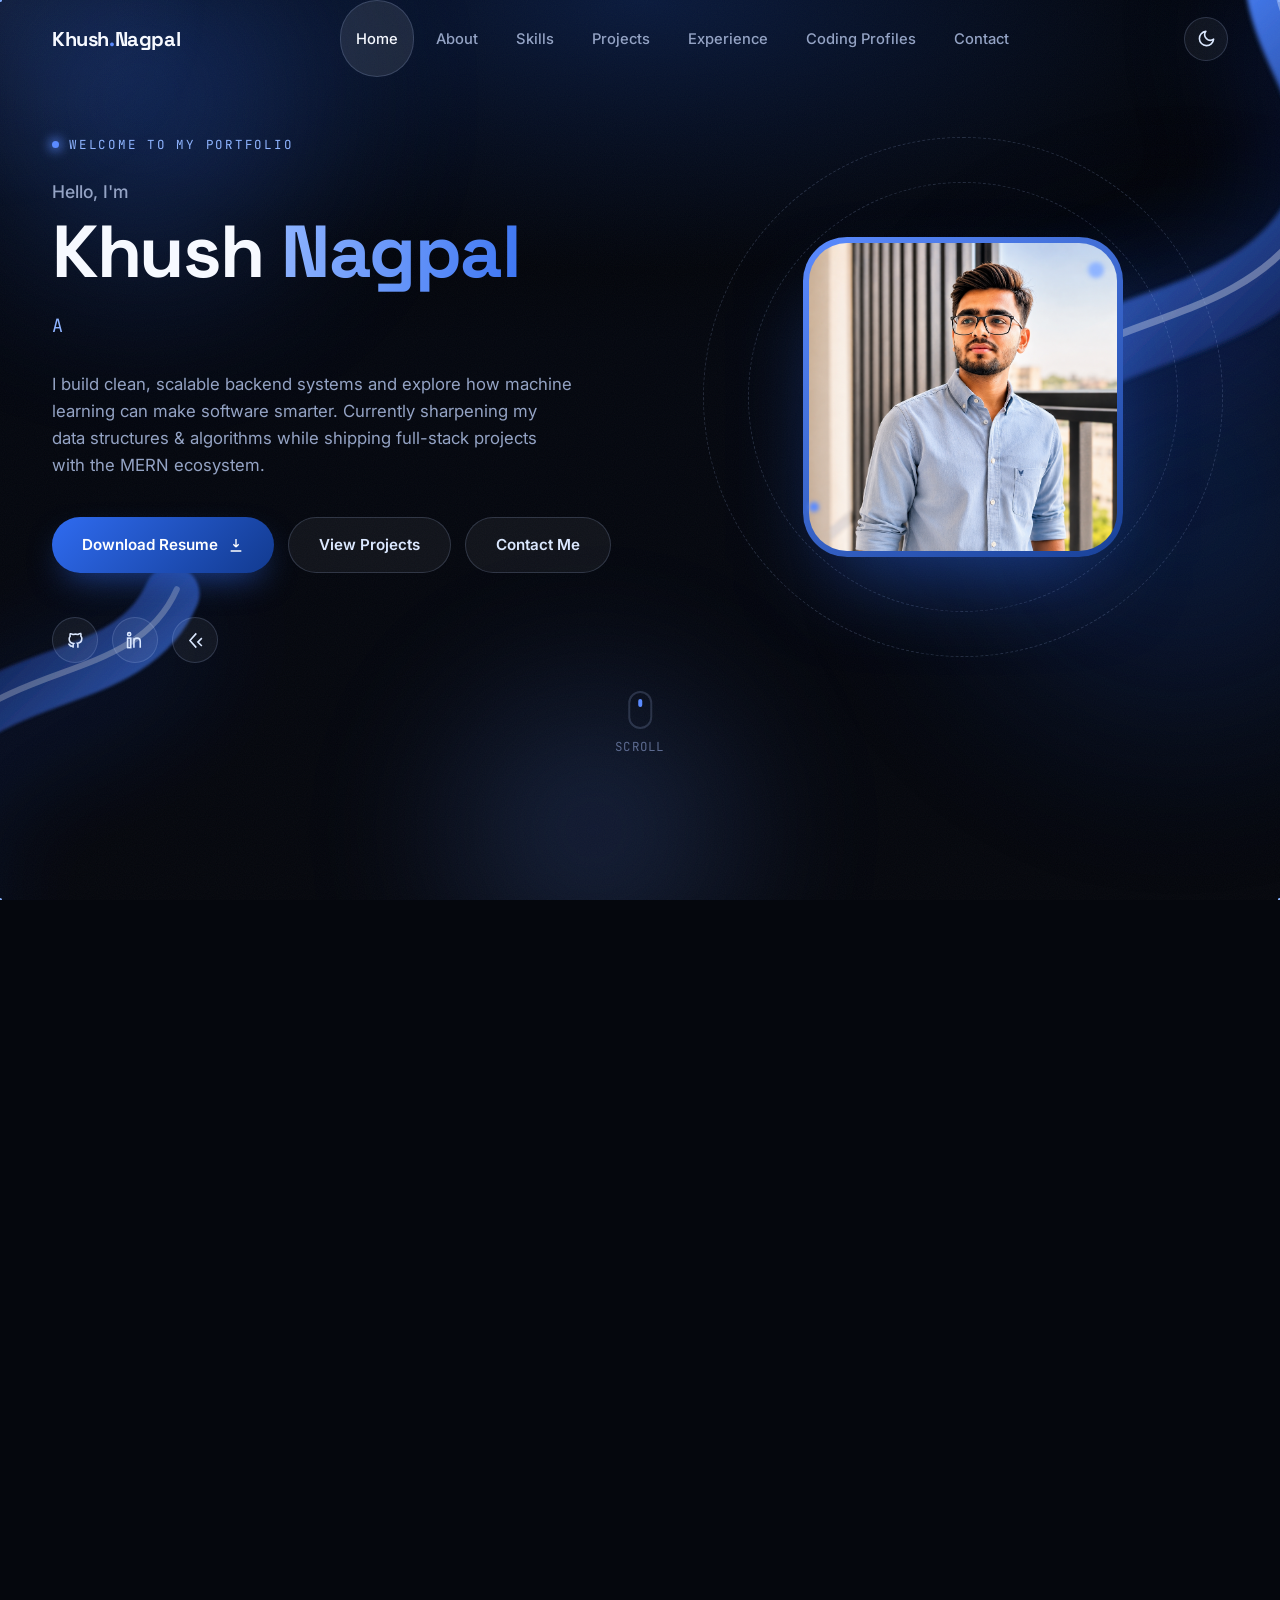
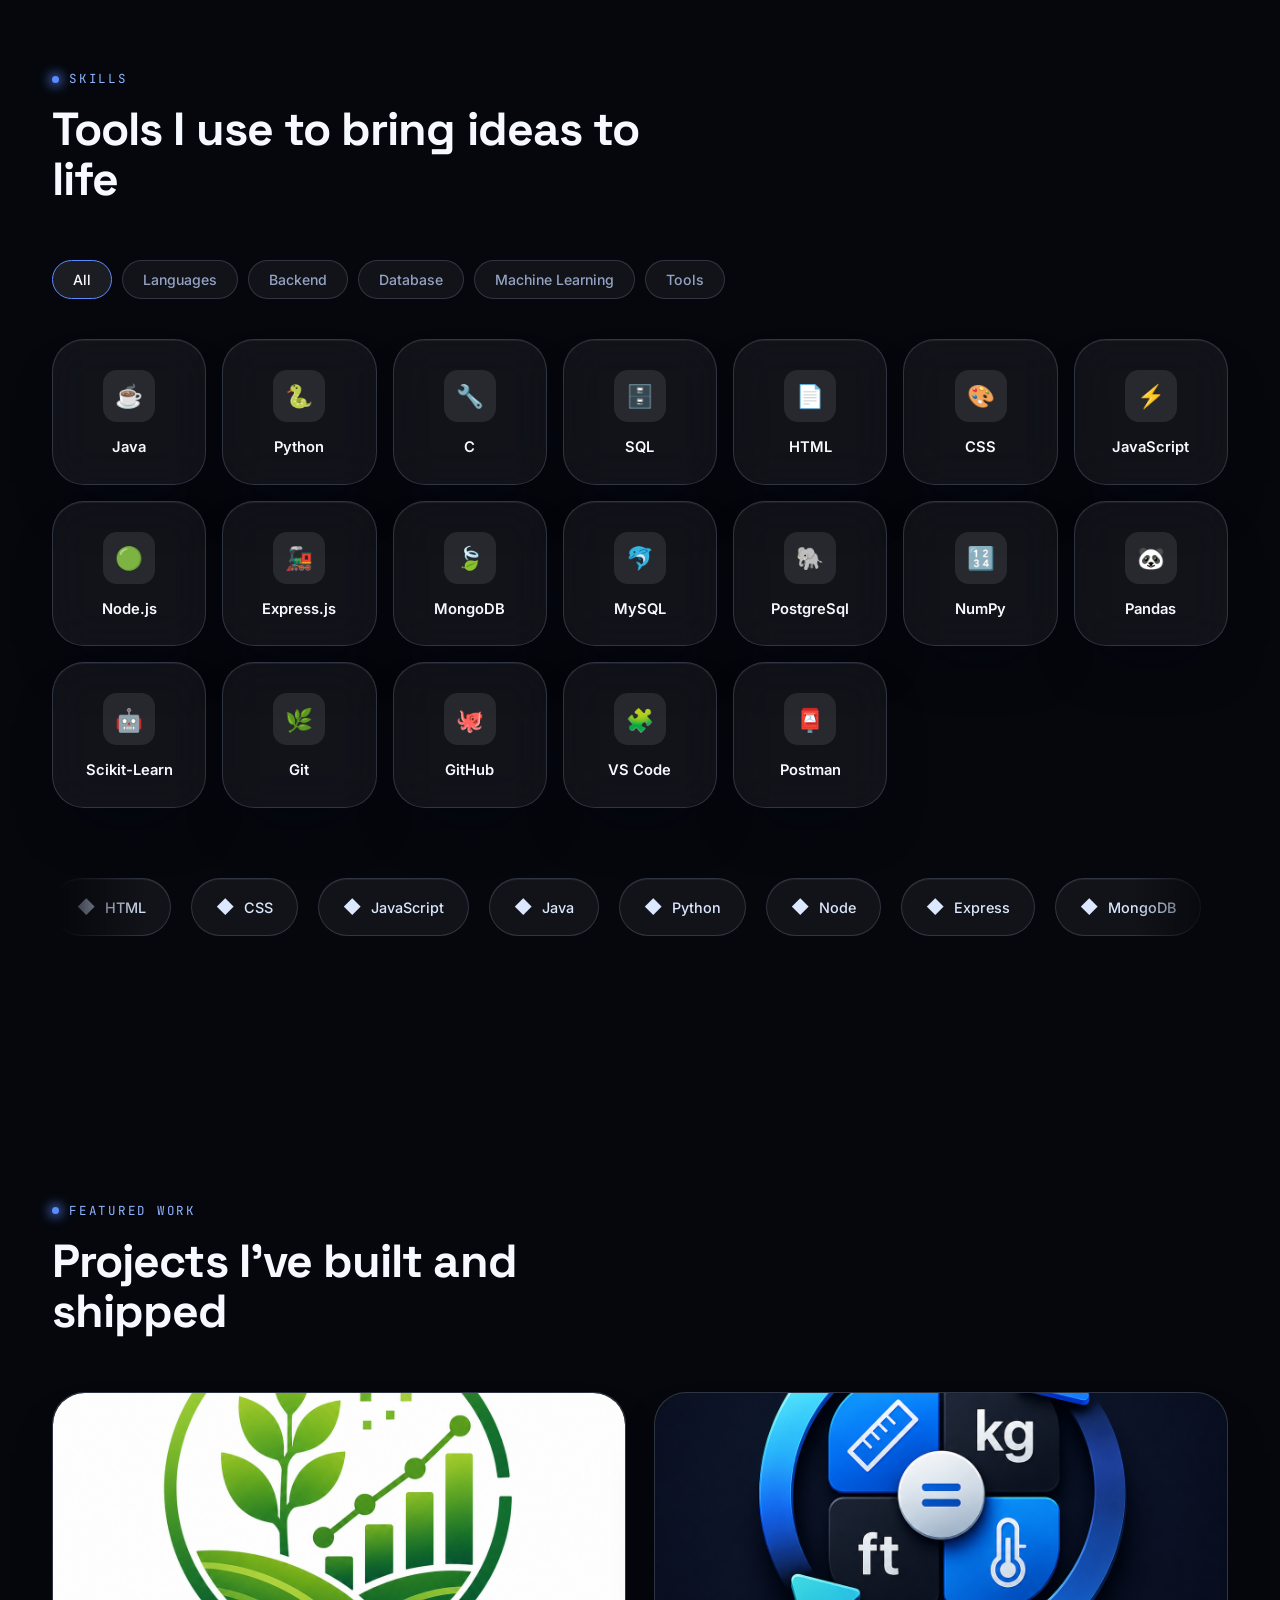
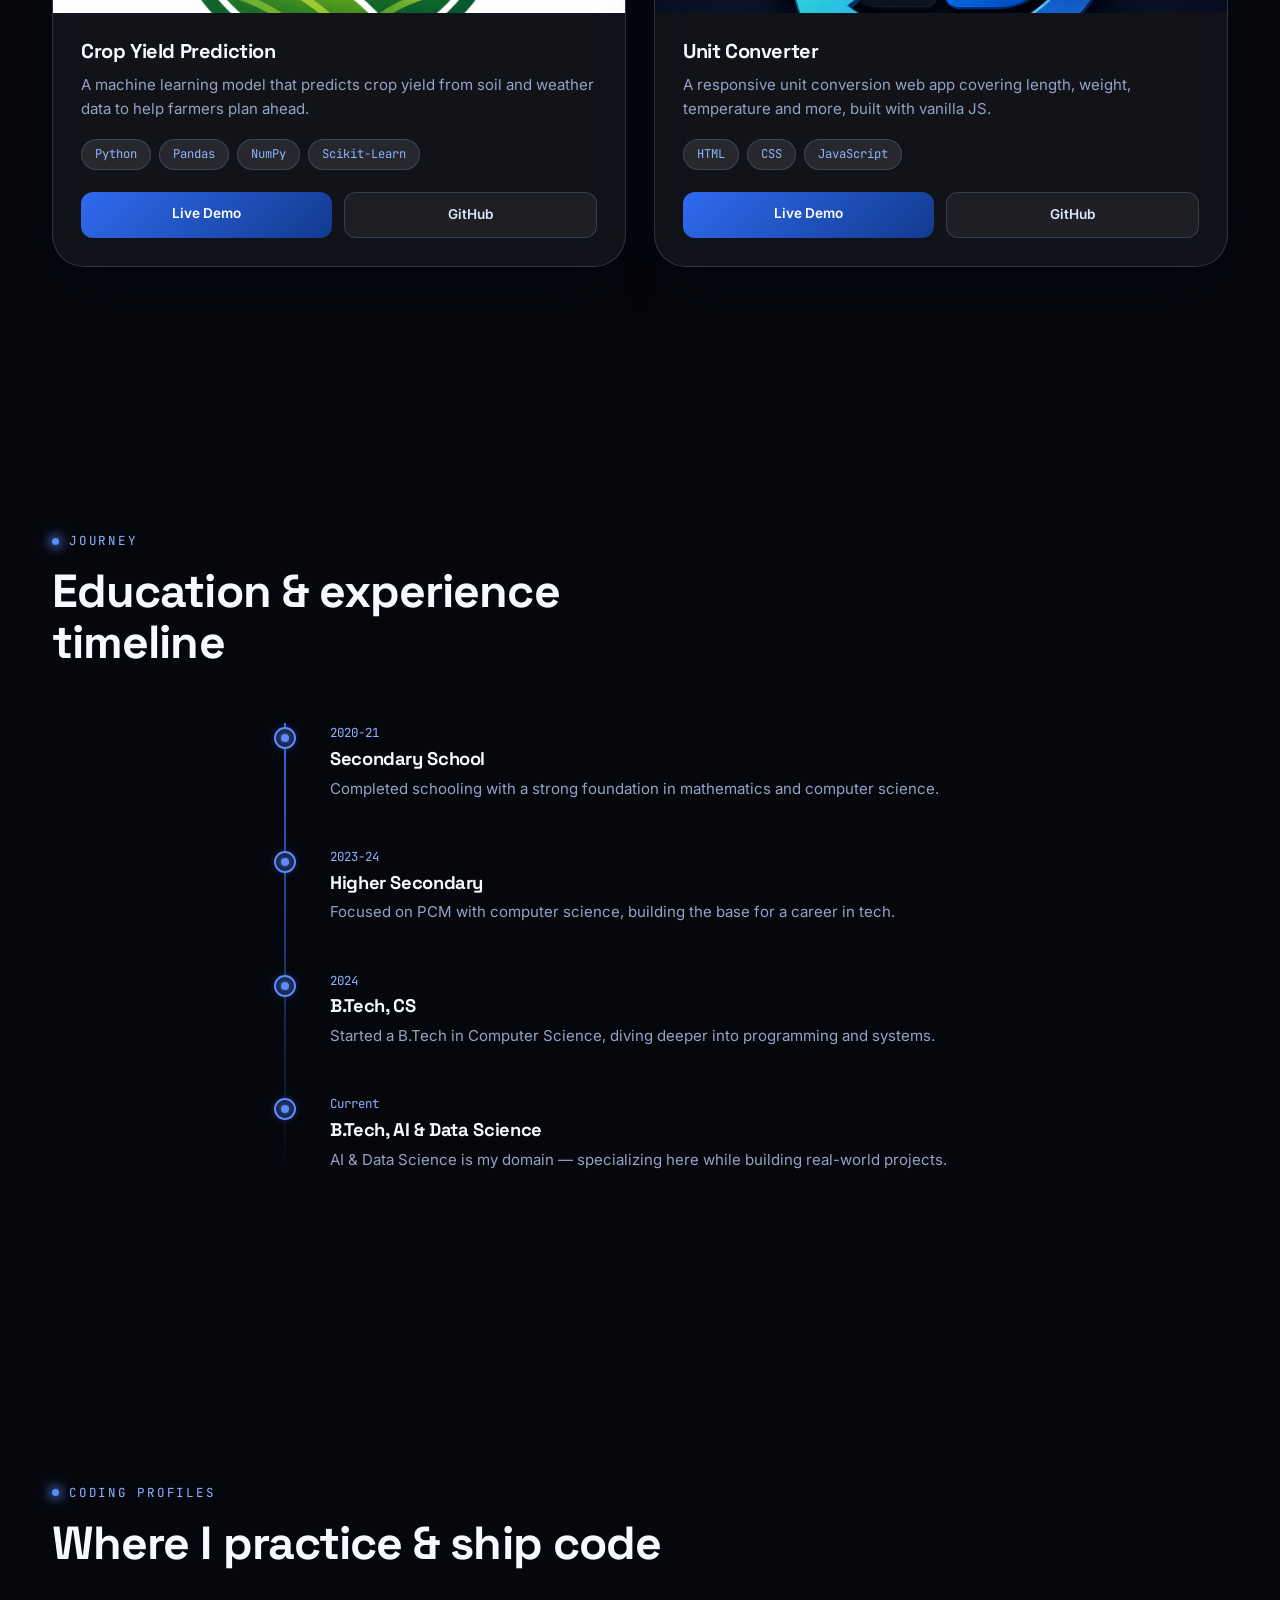
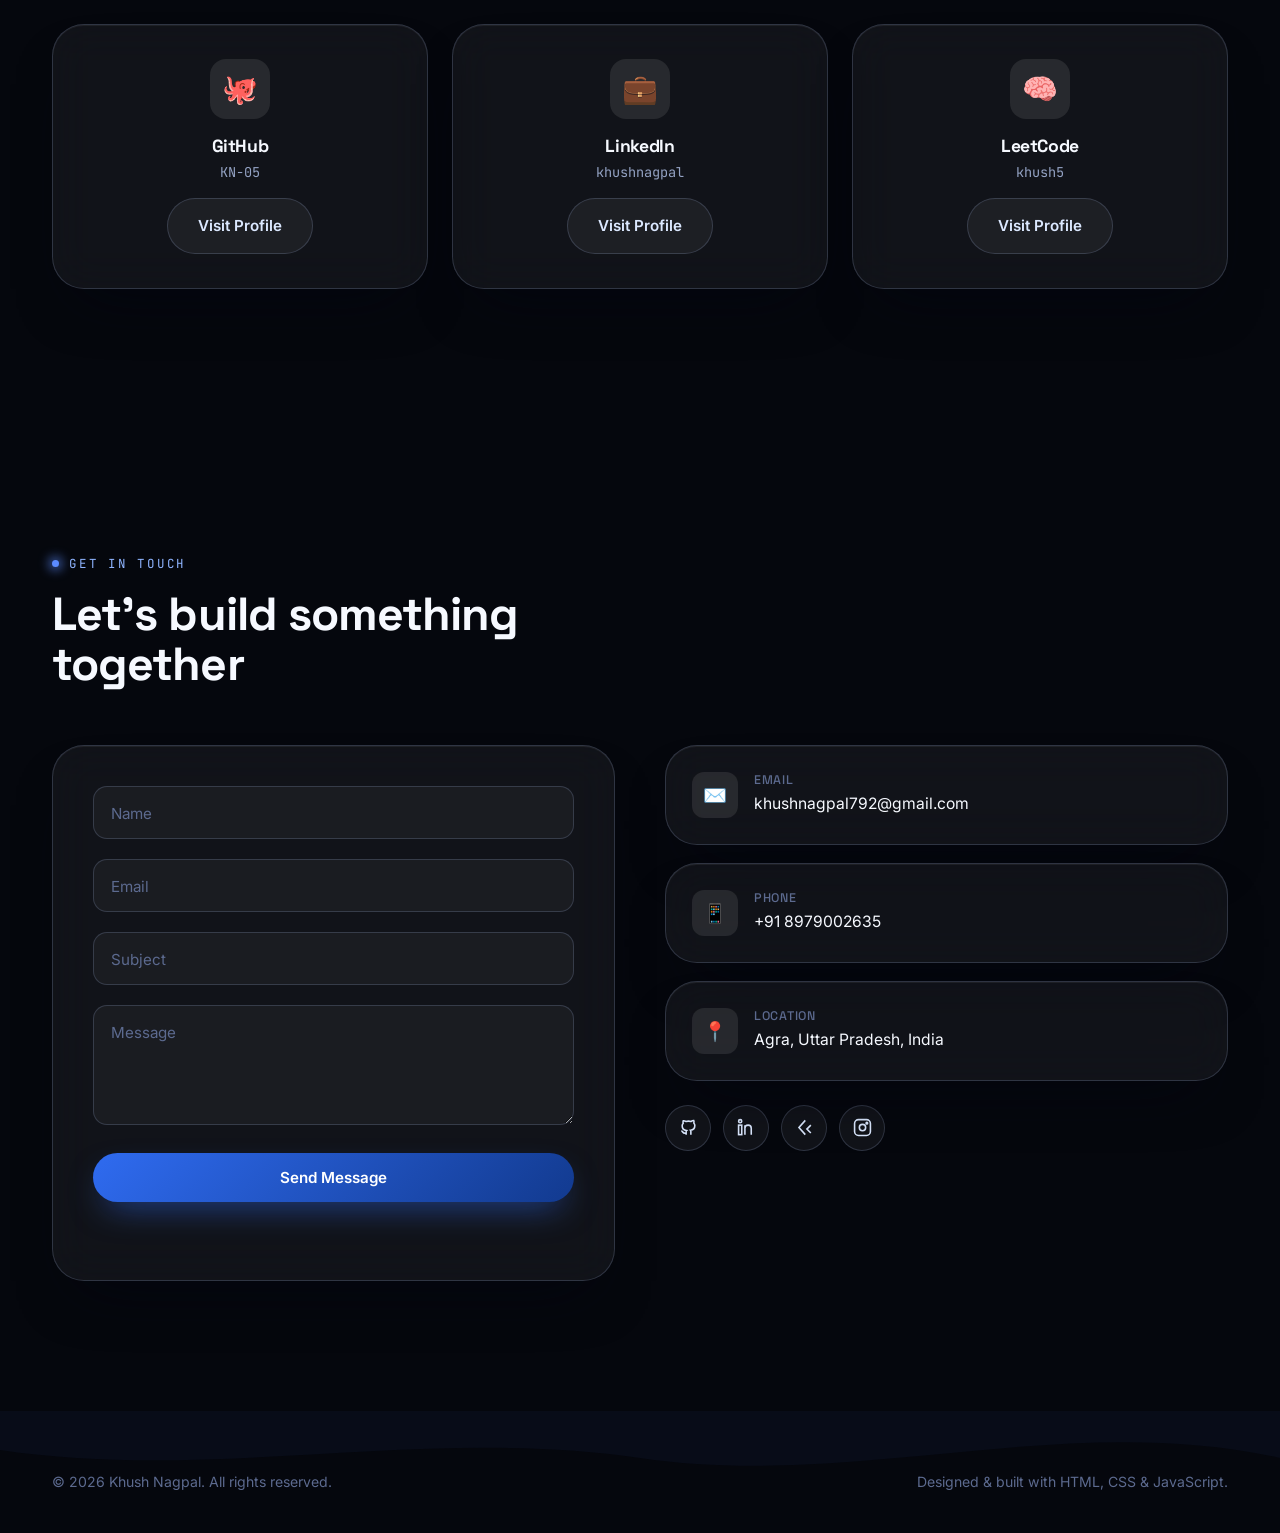
==== commit ef0229e7: "Update project files" ====
--- a/index.html
+++ b/index.html
@@ -11,13 +11,12 @@
 </head>
 <body data-theme="dark">
 
-  <!-- Loader -->
   <div id="loader" aria-hidden="true">
     <div class="loader-mark">KN<span style="color:var(--blue-400)">.</span></div>
     <div class="loader-bar"><span></span></div>
   </div>
 
-  <!-- Ambient background -->
+
   <div class="bg-scene" aria-hidden="true">
     <div class="blob blob-1"></div>
     <div class="blob blob-2"></div>
@@ -58,7 +57,6 @@
   <canvas id="particle-canvas" aria-hidden="true"></canvas>
   <div class="cursor-glow" id="cursorGlow" aria-hidden="true"></div>
 
-  <!-- Navbar -->
   <header id="navbar">
     <div class="container nav-inner">
       <a href="#home" class="logo">Khush<span>.</span>Nagpal</a>
@@ -88,7 +86,6 @@
   </header>
 
   <main>
-    <!-- HERO -->
     <section id="home">
       <div class="container hero-grid">
         <div class="hero-copy" data-reveal="left">
@@ -126,7 +123,6 @@
       <div class="scroll-cue"><span class="mouse"></span>SCROLL</div>
     </section>
 
-    <!-- ABOUT -->
     <section id="about">
       <div class="container">
         <div class="section-head" data-reveal="up">
@@ -151,7 +147,6 @@
       </div>
     </section>
 
-    <!-- SKILLS -->
     <section id="skills">
       <div class="container">
         <div class="section-head" data-reveal="up">
@@ -168,7 +163,6 @@
       </div>
     </section>
 
-    <!-- PROJECTS -->
     <section id="projects">
       <div class="container">
         <div class="section-head" data-reveal="up">
@@ -179,7 +173,7 @@
       </div>
     </section>
 
-    <!-- EXPERIENCE / TIMELINE -->
+    
     <section id="experience">
       <div class="container">
         <div class="section-head" data-reveal="up">
@@ -190,7 +184,7 @@
       </div>
     </section>
 
-    <!-- CODING PROFILES -->
+
     <section id="coding-profiles">
       <div class="container">
         <div class="section-head" data-reveal="up">
@@ -201,7 +195,6 @@
       </div>
     </section>
 
-    <!-- CONTACT -->
     <section id="contact">
       <div class="container">
         <div class="section-head" data-reveal="up">
@@ -251,7 +244,6 @@
     </section>
   </main>
 
-  <!-- FOOTER -->
   <footer>
     <div class="footer-wave" aria-hidden="true">
       <svg viewBox="0 0 1440 100" preserveAspectRatio="none"><path d="M0,40 C240,100 480,0 720,40 C960,80 1200,10 1440,50 L1440,100 L0,100 Z" fill="var(--bg-1)"></path></svg>
--- a/style.css
+++ b/style.css
@@ -1,13 +1,5 @@
-/* =========================================================
-   KHUSH NAGPAL — PORTFOLIO
-   Design language: deep-space blue glass, one signature motion —
-   the hero "beacon" gradient card that mirrors on scroll into
-   every glass surface on the page.
-   ========================================================= */
-
 @import url('https://fonts.googleapis.com/css2?family=Space+Grotesk:wght@400;500;600;700&family=Inter:wght@400;500;600;700;800&family=JetBrains+Mono:wght@400;500&display=swap');
 
-/* ---------- Design Tokens ---------- */
 :root{
   /* Palette */
   --bg-0:#05070d;
@@ -29,19 +21,18 @@
   --success:#4fd1a5;
   --shadow-color:220 90% 3%;
 
-  /* Type */
+
   --font-display:'Space Grotesk', 'Inter', sans-serif;
   --font-body:'Inter', sans-serif;
   --font-mono:'JetBrains Mono', monospace;
 
-  /* Layout */
+  
   --container:1240px;
   --radius-sm:12px;
   --radius-md:20px;
   --radius-lg:32px;
   --radius-xl:44px;
   --nav-h:78px;
-
   --ease:cubic-bezier(.16,.84,.44,1);
 }
 
@@ -59,7 +50,7 @@
   --glass-border:rgba(30,70,160,0.16);
 }
 
-/* ---------- Reset ---------- */
+
 *,*::before,*::after{box-sizing:border-box;margin:0;padding:0;}
 html{scroll-behavior:smooth;-webkit-text-size-adjust:100%;}
 body{
@@ -108,7 +99,6 @@
 section{position:relative;padding:130px 0;}
 @media (max-width:768px){section{padding:88px 0;}}
 
-/* ---------- Ambient background layers ---------- */
 .bg-scene{position:fixed;inset:0;z-index:-2;overflow:hidden;background:
   radial-gradient(ellipse 90% 50% at 50% 0%, var(--blue-900) 0%, transparent 60%),
   linear-gradient(180deg, #000000 0%, #04070f 38%, var(--bg-0) 100%);
@@ -128,7 +118,7 @@
 @keyframes float-b{0%,100%{transform:translate(0,0)}50%{transform:translate(-70px,60px)}}
 @keyframes float-c{0%,100%{transform:translate(0,0)}50%{transform:translate(40px,-50px)}}
 
-/* ---------- Floating 3D ribbon shapes (hero corners) ---------- */
+
 .ribbon{position:absolute;pointer-events:none;filter:drop-shadow(0 30px 60px rgba(20,60,180,.35));}
 .ribbon-tr{top:-6%;right:-8%;width:min(46vw,620px);animation:ribbon-float-a 16s ease-in-out infinite;}
 .ribbon-bl{bottom:-10%;left:-10%;width:min(38vw,480px);animation:ribbon-float-b 19s ease-in-out infinite;opacity:.85;}
@@ -147,7 +137,7 @@
   transition:opacity .3s;
 }
 
-/* ---------- Glass surface ---------- */
+
 .glass{
   background:var(--glass-fill);
   border:1px solid var(--glass-border);
@@ -157,7 +147,7 @@
   box-shadow:0 30px 60px -30px hsl(var(--shadow-color) / .8), inset 0 1px 0 rgba(255,255,255,0.06);
 }
 
-/* ---------- Loader ---------- */
+
 #loader{
   position:fixed;inset:0;z-index:9999;background:var(--bg-0);
   display:flex;align-items:center;justify-content:center;flex-direction:column;gap:18px;
@@ -169,7 +159,6 @@
 .loader-bar span{display:block;height:100%;width:40%;background:linear-gradient(90deg,var(--blue-500),var(--blue-300));animation:load-sweep 1.1s ease-in-out infinite;}
 @keyframes load-sweep{0%{transform:translateX(-100%)}100%{transform:translateX(350%)}}
 
-/* ---------- Navbar ---------- */
 #navbar{
   position:fixed;top:0;left:0;right:0;z-index:1000;
   height:var(--nav-h);
@@ -228,7 +217,7 @@
   .nav-toggle{display:flex;}
 }
 
-/* ---------- Buttons ---------- */
+
 .btn{
   position:relative;display:inline-flex;align-items:center;justify-content:center;gap:10px;
   padding:15px 30px;border-radius:100px;font-weight:600;font-size:.95rem;
@@ -243,7 +232,7 @@
 @keyframes ripple{to{transform:scale(3);opacity:0;}}
 .btn svg{width:16px;height:16px;}
 
-/* ---------- Hero ---------- */
+
 #hero{min-height:100vh;display:flex;align-items:center;padding-top:var(--nav-h);}
 .hero-grid{display:grid;grid-template-columns:1.05fr .95fr;gap:60px;align-items:center;}
 .hero-greeting{font-size:1.1rem;color:var(--muted);margin-top:22px;font-weight:500;}
@@ -302,7 +291,7 @@
   .orbit-ring.r2{width:360px;height:360px;}
 }
 
-/* ---------- About ---------- */
+
 .about-grid{display:grid;grid-template-columns:1fr 1fr;gap:70px;align-items:start;}
 .about-text p{color:var(--muted);margin-bottom:18px;font-size:1.02rem;}
 .about-points{display:grid;grid-template-columns:1fr 1fr;gap:12px;margin-top:26px;}
@@ -316,7 +305,7 @@
 .stat-label{margin-top:6px;color:var(--muted);font-size:.85rem;}
 @media (max-width:900px){.about-grid{grid-template-columns:1fr;}.about-points{grid-template-columns:1fr;}}
 
-/* ---------- Skills ---------- */
+
 .skills-tabs{display:flex;flex-wrap:wrap;gap:10px;margin-bottom:40px;}
 .skill-tab{padding:10px 20px;border-radius:100px;background:var(--glass-fill);border:1px solid var(--glass-border);font-size:.88rem;font-weight:500;color:var(--muted);transition:all .3s var(--ease);}
 .skill-tab.active,.skill-tab:hover{color:var(--white);background:var(--glass-fill-strong);border-color:var(--blue-400);}
@@ -336,7 +325,6 @@
 .skill-emoji{font-size:1.4rem;align-items:center;justify-content:center;}
 .skill-name{font-weight:600;color:var(--white);font-size:.92rem;}
 
-/* Marquee */
 .marquee-wrap{margin-top:70px;-webkit-mask-image:linear-gradient(90deg,transparent,#000 8%,#000 92%,transparent);mask-image:linear-gradient(90deg,transparent,#000 8%,#000 92%,transparent);}
 .marquee{display:flex;gap:20px;width:max-content;animation:scroll-x 32s linear infinite;}
 .marquee:hover{animation-play-state:paused;}
@@ -344,7 +332,6 @@
 .marquee-item{display:flex;align-items:center;gap:10px;padding:14px 24px;border-radius:100px;white-space:nowrap;font-size:.9rem;font-weight:500;}
 .marquee-item span.ic{font-size:1.1rem;}
 
-/* ---------- Projects ---------- */
 .projects-grid{display:grid;grid-template-columns:repeat(auto-fit,minmax(340px,1fr));gap:28px;}
 .project-card{overflow:hidden;transition:transform .5s var(--ease);position:relative;}
 .project-card:hover{transform:translateY(-8px);}
@@ -362,7 +349,7 @@
 .project-links .code{background:var(--glass-fill);border:1px solid var(--glass-border);}
 .project-links a:hover{transform:translateY(-2px);}
 
-/* ---------- Coding profiles ---------- */
+
 .profiles-grid{display:grid;grid-template-columns:repeat(auto-fit,minmax(280px,1fr));gap:24px;}
 .profile-card{padding:34px 28px;text-align:center;transition:transform .4s var(--ease);}
 .profile-card:hover{transform:translateY(-8px);}
@@ -370,7 +357,6 @@
 .profile-card h3{font-size:1.1rem;margin-bottom:6px;}
 .profile-card .p-handle{color:var(--muted);font-size:.85rem;margin-bottom:6px;font-family:var(--font-mono);}
 
-/* ---------- Timeline ---------- */
 .timeline{position:relative;max-width:760px;margin:0 auto;}
 .timeline::before{content:"";position:absolute;left:24px;top:0;bottom:0;width:2px;background:linear-gradient(var(--blue-500),transparent);}
 .tl-item{position:relative;padding-left:70px;margin-bottom:46px;opacity:0;transform:translateY(24px);transition:all .7s var(--ease);}
@@ -381,7 +367,6 @@
 .tl-item .tl-date{font-family:var(--font-mono);font-size:.78rem;color:var(--blue-300);margin-bottom:6px;display:block;}
 .tl-item p{color:var(--muted);margin-top:8px;font-size:.94rem;}
 
-/* ---------- Testimonials ---------- */
 .testi-track-wrap{overflow:hidden;}
 .testi-track{display:flex;gap:26px;transition:transform .6s var(--ease);}
 .testi-card{min-width:100%;padding:40px;}
@@ -395,7 +380,7 @@
 .testi-dots button{width:8px;height:8px;border-radius:50%;background:var(--line);transition:.3s;}
 .testi-dots button.active{background:var(--blue-400);width:22px;}
 
-/* ---------- Contact ---------- */
+
 .contact-grid{display:grid;grid-template-columns:1fr 1fr;gap:50px;}
 .contact-form{padding:40px;display:flex;flex-direction:column;gap:20px;}
 .field{position:relative;}
@@ -420,7 +405,7 @@
 .contact-socials{display:flex;gap:12px;margin-top:6px;}
 @media(max-width:900px){.contact-grid{grid-template-columns:1fr;}}
 
-/* ---------- Footer ---------- */
+
 footer{position:relative;padding:60px 0 40px;overflow:hidden;}
 .footer-wave{position:absolute;top:-1px;left:0;width:100%;line-height:0;transform:rotate(180deg);}
 .footer-wave svg{width:100%;height:80px;display:block;}
@@ -435,7 +420,6 @@
 .back-to-top:hover{transform:translateY(-4px);}
 .back-to-top svg{width:18px;height:18px;}
 
-/* ---------- Reveal / scroll animations ---------- */
 [data-reveal]{opacity:0;transition:opacity .8s var(--ease), transform .8s var(--ease);}
 [data-reveal="up"]{transform:translateY(40px);}
 [data-reveal="left"]{transform:translateX(-40px);}
@@ -443,10 +427,7 @@
 [data-reveal="zoom"]{transform:scale(.92);}
 [data-reveal].in-view{opacity:1;transform:translate(0,0) scale(1);}
 
-/* stagger helper */
 [data-reveal].in-view{transition-delay:var(--delay,0s);}
-
-/* magnetic + tilt handled via JS transform, keep base transition smooth */
 .magnetic{transition:transform .25s var(--ease);}
 .tilt{transition:transform .15s var(--ease);}
 
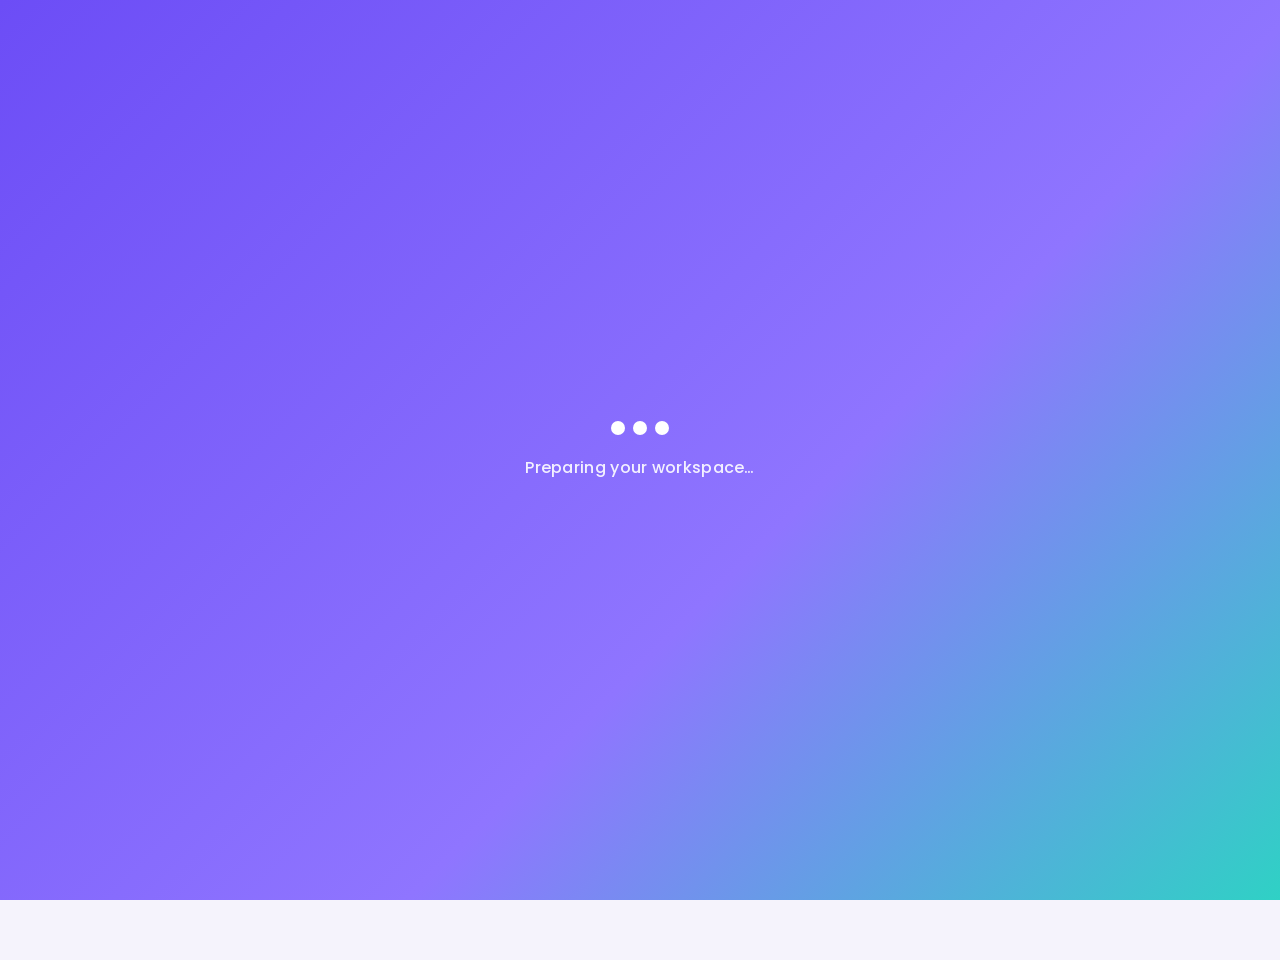
==== commit 69512328: "Added Employee Management System project" ====
--- a/index.html
+++ b/index.html
@@ -1,263 +1,423 @@
 <!DOCTYPE html>
 <html lang="en">
 <head>
-<meta charset="UTF-8">
-<meta name="viewport" content="width=device-width, initial-scale=1.0">
-<title>Khush Nagpal — AI &amp; Data Science Student / Backend Developer</title>
-<meta name="description" content="Portfolio of Khush Nagpal — AI & Data Science student, backend developer and machine learning enthusiast. Projects, skills and coding profiles.">
-<meta name="theme-color" content="#05070d">
-<link rel="icon" href="data:,">
-<link rel="stylesheet" href="style.css">
+<meta charset="UTF-8" />
+<meta name="viewport" content="width=device-width, initial-scale=1.0" />
+<title>EMS | Employee Management Dashboard</title>
+<meta name="description" content="A premium employee management dashboard" />
+
+<!-- Google Font: Poppins -->
+<link rel="preconnect" href="https://fonts.googleapis.com" />
+<link rel="preconnect" href="https://fonts.gstatic.com" crossorigin />
+<link href="https://fonts.googleapis.com/css2?family=Poppins:wght@300;400;500;600;700;800&family=JetBrains+Mono:wght@400;500&display=swap" rel="stylesheet" />
+
+<!-- Icons -->
+<link rel="stylesheet" href="https://cdnjs.cloudflare.com/ajax/libs/font-awesome/6.5.1/css/all.min.css" />
+
+<!-- Chart.js -->
+<script src="https://cdnjs.cloudflare.com/ajax/libs/Chart.js/4.4.1/chart.umd.min.js"></script>
+
+<link rel="stylesheet" href="style.css" />
 </head>
-<body data-theme="dark">
-
-  <div id="loader" aria-hidden="true">
-    <div class="loader-mark">KN<span style="color:var(--blue-400)">.</span></div>
-    <div class="loader-bar"><span></span></div>
+<body>
+
+<!-- ============ LOADING SPINNER ============ -->
+<div id="loadingSpinner" class="loading-overlay">
+  <div class="spinner-mark">
+    <span></span><span></span><span></span>
   </div>
-
-
-  <div class="bg-scene" aria-hidden="true">
-    <div class="blob blob-1"></div>
-    <div class="blob blob-2"></div>
-    <div class="blob blob-3"></div>
-
-    <svg class="ribbon ribbon-tr" viewBox="0 0 400 420" fill="none" xmlns="http://www.w3.org/2000/svg">
-      <defs>
-        <linearGradient id="ribbonGradTR" x1="0" y1="0" x2="0.6" y2="1">
-          <stop offset="0%" stop-color="#bcd8ff"/>
-          <stop offset="45%" stop-color="#3f74e6"/>
-          <stop offset="100%" stop-color="#0c1c52"/>
-        </linearGradient>
-        <filter id="ribbonBlurTR" x="-50%" y="-50%" width="200%" height="200%">
-          <feGaussianBlur stdDeviation="1.4"/>
-        </filter>
-      </defs>
-      <path d="M340,-20 C300,60 410,110 350,195 C295,272 185,250 150,330" stroke="url(#ribbonGradTR)" stroke-width="50" stroke-linecap="round" filter="url(#ribbonBlurTR)"/>
-      <path d="M336,-24 C296,56 406,106 346,191 C291,268 181,246 146,326" stroke="rgba(255,255,255,0.32)" stroke-width="5" stroke-linecap="round"/>
-    </svg>
-
-    <svg class="ribbon ribbon-bl" viewBox="0 0 400 420" fill="none" xmlns="http://www.w3.org/2000/svg">
-      <defs>
-        <linearGradient id="ribbonGradBL" x1="1" y1="1" x2="0.4" y2="0">
-          <stop offset="0%" stop-color="#bcd8ff"/>
-          <stop offset="45%" stop-color="#3f74e6"/>
-          <stop offset="100%" stop-color="#0c1c52"/>
-        </linearGradient>
-        <filter id="ribbonBlurBL" x="-50%" y="-50%" width="200%" height="200%">
-          <feGaussianBlur stdDeviation="1.4"/>
-        </filter>
-      </defs>
-      <path d="M60,440 C100,360 -10,310 50,225 C105,148 215,170 250,90" stroke="url(#ribbonGradBL)" stroke-width="46" stroke-linecap="round" filter="url(#ribbonBlurBL)"/>
-      <path d="M64,436 C104,356 -6,306 54,221 C109,144 219,166 254,86" stroke="rgba(255,255,255,0.3)" stroke-width="5" stroke-linecap="round"/>
-    </svg>
-
-    <div class="grain"></div>
+  <p>Preparing your workspace…</p>
+</div>
+
+<!-- ============ TOAST CONTAINER ============ -->
+<div id="toastContainer" class="toast-container"></div>
+
+<!-- ============ SIDEBAR ============ -->
+<aside class="sidebar" id="sidebar">
+  <div class="sidebar-brand">
+    <div class="brand-mark">E</div>
+    <div class="brand-text">
+      <strong>EMS</strong>
+      <span>Workforce Suite</span>
+    </div>
   </div>
-  <canvas id="particle-canvas" aria-hidden="true"></canvas>
-  <div class="cursor-glow" id="cursorGlow" aria-hidden="true"></div>
-
-  <header id="navbar">
-    <div class="container nav-inner">
-      <a href="#home" class="logo">Khush<span>.</span>Nagpal</a>
-
-      <nav>
-        <ul class="nav-links" id="navLinks">
-          <span class="nav-pill" id="navPill" aria-hidden="true"></span>
-          <li><a href="#home" class="nav-link active" data-nav="home">Home</a></li>
-          <li><a href="#about" class="nav-link" data-nav="about">About</a></li>
-          <li><a href="#skills" class="nav-link" data-nav="skills">Skills</a></li>
-          <li><a href="#projects" class="nav-link" data-nav="projects">Projects</a></li>
-          <li><a href="#experience" class="nav-link" data-nav="experience">Experience</a></li>
-          <li><a href="#coding-profiles" class="nav-link" data-nav="coding-profiles">Coding Profiles</a></li>
-          <li><a href="#contact" class="nav-link" data-nav="contact">Contact</a></li>
-        </ul>
-      </nav>
-
-      <div class="nav-right">
-        <button class="theme-toggle" id="themeToggle" aria-label="Toggle dark and light theme">
-          <svg id="themeIcon" viewBox="0 0 24 24" fill="none" stroke-width="2" stroke-linecap="round" stroke-linejoin="round"><path d="M21 12.79A9 9 0 1 1 11.21 3 7 7 0 0 0 21 12.79z"/></svg>
-        </button>
-        <button class="nav-toggle" id="navToggle" aria-label="Open menu">
-          <span></span><span></span><span></span>
-        </button>
+
+  <nav class="sidebar-nav">
+    <a href="#dashboard" class="nav-link active" data-section="dashboard">
+      <i class="fa-solid fa-grip"></i><span>Dashboard</span>
+    </a>
+    <a href="#employees" class="nav-link" data-section="employees">
+      <i class="fa-solid fa-users"></i><span>Employees</span>
+    </a>
+  </nav>
+
+  <div class="sidebar-footer">
+    <div class="storage-pill">
+      <i class="fa-solid fa-database"></i>
+      <span>Local storage synced</span>
+    </div>
+  </div>
+</aside>
+
+<div class="app-shell">
+
+  <!-- ============ HEADER ============ -->
+  <header class="topbar">
+    <button class="icon-btn hamburger" id="hamburgerBtn" aria-label="Toggle menu">
+      <i class="fa-solid fa-bars"></i>
+    </button>
+
+    <div class="topbar-title">
+      <h1 id="pageTitle">Employee Management Dashboard</h1>
+      <p id="pageSubtitle">Welcome back — here's what's happening today.</p>
+    </div>
+
+    <div class="topbar-actions">
+      <div class="global-search">
+        <i class="fa-solid fa-magnifying-glass"></i>
+        <input type="text" id="globalSearch" placeholder="Search employees, departments…" />
       </div>
     </div>
   </header>
 
-  <main>
-    <section id="home">
-      <div class="container hero-grid">
-        <div class="hero-copy" data-reveal="left">
-          <span class="eyebrow">Welcome to my portfolio</span>
-          <p class="hero-greeting">Hello, I'm</p>
-          <h1 class="hero-name">Khush <span class="grad">Nagpal</span></h1>
-          <p class="hero-role"><span id="typedRole"></span><span class="cursor-caret" id="typedCaret"></span></p>
-          <p class="hero-desc">I build clean, scalable backend systems and explore how machine learning can make software smarter. Currently sharpening my data structures &amp; algorithms while shipping full-stack projects with the MERN ecosystem.</p>
-
-          <div class="hero-cta">
-            <a href="assets/resume.pdf" class="btn btn-primary magnetic" download data-cta>
-              Download Resume
-              <svg viewBox="0 0 24 24" fill="none" stroke="currentColor" stroke-width="2"><path d="M12 3v12m0 0l-4-4m4 4l4-4M4 21h16"/></svg>
-            </a>
-            <a href="#projects" class="btn btn-ghost magnetic" data-cta>View Projects</a>
-            <a href="#contact" class="btn btn-ghost magnetic" data-cta>Contact Me</a>
-          </div>
-
-          <div class="hero-socials" id="heroSocials"></div>
-        </div>
-
-        <div class="hero-visual" data-reveal="right">
-          <div class="orbit-ring r1"></div>
-          <div class="orbit-ring r2" id="orbitRing2"></div>
-          <div class="profile-frame">
-            <div class="profile-frame-inner">
-              <img id="profileImg" src="assets/images/profile.png" alt="Photo of Khush Nagpal" onerror="this.src='https://placehold.co/320x320/0d1326/8fb4ff?text=Khush+Nagpal'">
-            </div>
-            <span class="glow-dot d1"></span>
-            <span class="glow-dot d2"></span>
-          </div>
+  <main class="content">
+
+    <!-- ============ DASHBOARD SECTION ============ -->
+    <section class="page-section active" id="dashboard">
+
+      <div class="stats-grid">
+        <div class="stat-card grad-1" data-count="0">
+          <div class="stat-icon"><i class="fa-solid fa-users"></i></div>
+          <div class="stat-body">
+            <span class="stat-label">Total Employees</span>
+            <span class="stat-value" id="statTotalEmployees">0</span>
+          </div>
+          <div class="stat-trend up"><i class="fa-solid fa-arrow-trend-up"></i> Live</div>
+        </div>
+
+        <div class="stat-card grad-2" data-count="0">
+          <div class="stat-icon"><i class="fa-solid fa-building"></i></div>
+          <div class="stat-body">
+            <span class="stat-label">Total Departments</span>
+            <span class="stat-value" id="statTotalDepartments">0</span>
+          </div>
+          <div class="stat-trend up"><i class="fa-solid fa-layer-group"></i> Active</div>
+        </div>
+
+        <div class="stat-card grad-3" data-count="0">
+          <div class="stat-icon"><i class="fa-solid fa-sack-dollar"></i></div>
+          <div class="stat-body">
+            <span class="stat-label">Average Salary</span>
+            <span class="stat-value"><span id="statAvgSalary">0</span></span>
+          </div>
+          <div class="stat-trend up"><i class="fa-solid fa-indian-rupee-sign"></i> Monthly</div>
+        </div>
+
+        <div class="stat-card grad-4" data-count="0">
+          <div class="stat-icon"><i class="fa-solid fa-user-plus"></i></div>
+          <div class="stat-body">
+            <span class="stat-label">New Employees</span>
+            <span class="stat-value" id="statNewEmployees">0</span>
+          </div>
+          <div class="stat-trend up"><i class="fa-solid fa-calendar"></i> Last 90 days</div>
+        </div>
+
+        <div class="stat-card grad-5" data-count="0">
+          <div class="stat-icon"><i class="fa-solid fa-mars"></i></div>
+          <div class="stat-body">
+            <span class="stat-label">Male Employees</span>
+            <span class="stat-value" id="statMale">0</span>
+          </div>
+          <div class="stat-trend"><i class="fa-solid fa-chart-simple"></i> Headcount</div>
+        </div>
+
+        <div class="stat-card grad-6" data-count="0">
+          <div class="stat-icon"><i class="fa-solid fa-venus"></i></div>
+          <div class="stat-body">
+            <span class="stat-label">Female Employees</span>
+            <span class="stat-value" id="statFemale">0</span>
+          </div>
+          <div class="stat-trend"><i class="fa-solid fa-chart-simple"></i> Headcount</div>
         </div>
       </div>
 
-      <div class="scroll-cue"><span class="mouse"></span>SCROLL</div>
-    </section>
-
-    <section id="about">
-      <div class="container">
-        <div class="section-head" data-reveal="up">
-          <span class="eyebrow">About me</span>
-          <h2>Building software with curiosity and precision</h2>
-        </div>
-
-        <div class="about-grid">
-          <div class="about-text" data-reveal="left">
-            <p>I'm an AI &amp; Data Science student who enjoys the two ends of software: designing dependable backend systems and teaching models to find patterns in data. That mix keeps me equally comfortable in a terminal and a Jupyter notebook.</p>
-            <p>Outside of coursework, I spend my time solving DSA problems, contributing to small backend projects, and picking apart how modern web apps are structured — from the database schema up to the UI.</p>
-            <div class="about-points">
-              <div class="about-point"><span class="dot"></span>Backend Development</div>
-              <div class="about-point"><span class="dot"></span>Machine Learning</div>
-              <div class="about-point"><span class="dot"></span>Problem Solving &amp; DSA</div>
-              <div class="about-point"><span class="dot"></span>Modern Web Development</div>
-            </div>
-          </div>
-
-          <div class="stat-grid" data-reveal="right" id="statGrid"></div>
+      <div class="charts-grid">
+        <div class="card chart-card">
+          <div class="card-heading">
+            <h3>Employee Distribution</h3>
+            <span class="muted">By gender</span>
+          </div>
+          <canvas id="genderPieChart"></canvas>
+        </div>
+
+        <div class="card chart-card">
+          <div class="card-heading">
+            <h3>Department Headcount</h3>
+            <span class="muted">Employees per department</span>
+          </div>
+          <canvas id="deptBarChart"></canvas>
         </div>
       </div>
     </section>
 
-    <section id="skills">
-      <div class="container">
-        <div class="section-head" data-reveal="up">
-          <span class="eyebrow">Skills</span>
-          <h2>Tools I use to bring ideas to life</h2>
-        </div>
-
-        <div class="skills-tabs" id="skillsTabs" data-reveal="up"></div>
-        <div class="skills-grid" id="skillsGrid"></div>
-
-        <div class="marquee-wrap" data-reveal="up">
-          <div class="marquee" id="marqueeTrack"></div>
-        </div>
+    <!-- ============ EMPLOYEES SECTION ============ -->
+    <section class="page-section" id="employees">
+
+      <div class="card form-card">
+        <div class="card-heading">
+          <h3><i class="fa-solid fa-user-plus"></i> Employee Registration</h3>
+          <span class="muted">Add a new team member to the directory</span>
+        </div>
+
+        <form id="employeeForm" novalidate>
+          <input type="hidden" id="employeeId" />
+
+          <div class="form-grid">
+
+            <div class="form-field photo-field">
+              <label>Employee Photo</label>
+              <div class="photo-upload" id="photoUpload">
+                <img id="photoPreview" src="" alt="" style="display:none" />
+                <i class="fa-solid fa-camera" id="photoIcon"></i>
+                <span id="photoLabel">Upload photo</span>
+                <input type="file" id="photoInput" accept="image/*" hidden />
+              </div>
+            </div>
+
+            <div class="form-field">
+              <label for="empName">Full Name <em>*</em></label>
+              <input type="text" id="empName" placeholder="e.g. Aarav Sharma" required />
+              <small class="error-text"></small>
+            </div>
+
+            <div class="form-field">
+              <label for="empEmail">Email Address <em>*</em></label>
+              <input type="email" id="empEmail" placeholder="name@company.com" required />
+              <small class="error-text"></small>
+            </div>
+
+            <div class="form-field">
+              <label for="empPhone">Phone Number <em>*</em></label>
+              <input type="tel" id="empPhone" placeholder="98XXXXXXXX" required />
+              <small class="error-text"></small>
+            </div>
+
+            <div class="form-field">
+              <label for="empGender">Gender <em>*</em></label>
+              <select id="empGender" required>
+                <option value="">Select gender</option>
+                <option value="Male">Male</option>
+                <option value="Female">Female</option>
+                <option value="Other">Other</option>
+              </select>
+              <small class="error-text"></small>
+            </div>
+
+            <div class="form-field">
+              <label for="empDob">Date of Birth <em>*</em></label>
+              <input type="date" id="empDob" required />
+              <small class="error-text"></small>
+            </div>
+
+            <div class="form-field">
+              <label for="empDept">Department <em>*</em></label>
+              <select id="empDept" required>
+                <option value="">Select department</option>
+                <option>HR</option>
+                <option>Finance</option>
+                <option>Marketing</option>
+                <option>IT</option>
+                <option>Sales</option>
+                <option>Operations</option>
+                <option>Support</option>
+                <option>Management</option>
+              </select>
+              <small class="error-text"></small>
+            </div>
+
+            <div class="form-field">
+              <label for="empPosition">Position <em>*</em></label>
+              <input type="text" id="empPosition" placeholder="e.g. Software Engineer" required />
+              <small class="error-text"></small>
+            </div>
+
+            <div class="form-field">
+              <label for="empSalary">Salary (₹/month) <em>*</em></label>
+              <input type="number" id="empSalary" placeholder="e.g. 65000" min="0" required />
+              <small class="error-text"></small>
+            </div>
+
+            <div class="form-field">
+              <label for="empJoining">Joining Date <em>*</em></label>
+              <input type="date" id="empJoining" required />
+              <small class="error-text"></small>
+            </div>
+
+            <div class="form-field">
+              <label for="empStatus">Status</label>
+              <select id="empStatus">
+                <option>Present</option>
+                <option>On Leave</option>
+                <option>Remote</option>
+              </select>
+            </div>
+
+            <div class="form-field full-width">
+              <label for="empAddress">Address</label>
+              <textarea id="empAddress" rows="2" placeholder="Street, City, State, PIN"></textarea>
+            </div>
+
+          </div>
+
+          <div class="form-actions">
+            <button type="submit" class="btn btn-primary ripple" id="submitBtn">
+              <i class="fa-solid fa-floppy-disk"></i> Save Employee
+            </button>
+            <button type="reset" class="btn btn-ghost ripple" id="resetBtn">
+              <i class="fa-solid fa-rotate-left"></i> Reset
+            </button>
+          </div>
+        </form>
+      </div>
+
+      <div class="card table-card">
+        <div class="card-heading table-heading">
+          <div>
+            <h3><i class="fa-solid fa-table-list"></i> Employee Directory</h3>
+            <span class="muted" id="resultCount">0 employees found</span>
+          </div>
+
+          <div class="table-toolbar">
+            <button class="btn btn-outline ripple" id="importBtn">
+              <i class="fa-solid fa-file-arrow-up"></i> Import CSV
+            </button>
+            <input type="file" id="importInput" accept=".csv" hidden />
+
+            <button class="btn btn-outline ripple" id="exportBtn">
+              <i class="fa-solid fa-file-arrow-down"></i> Export CSV
+            </button>
+
+            <button class="btn btn-danger ripple" id="clearDataBtn">
+              <i class="fa-solid fa-trash"></i> Clear All
+            </button>
+          </div>
+        </div>
+
+        <div class="filter-bar">
+          <div class="filter-search">
+            <i class="fa-solid fa-magnifying-glass"></i>
+            <input type="text" id="tableSearch" placeholder="Search by name, email or department…" />
+          </div>
+
+          <select id="filterDept">
+            <option value="">All Departments</option>
+            <option>HR</option>
+            <option>Finance</option>
+            <option>Marketing</option>
+            <option>IT</option>
+            <option>Sales</option>
+            <option>Operations</option>
+            <option>Support</option>
+            <option>Management</option>
+          </select>
+
+          <select id="filterStatus">
+            <option value="">All Status</option>
+            <option>Present</option>
+            <option>On Leave</option>
+            <option>Remote</option>
+          </select>
+
+          <select id="filterSalary">
+            <option value="">Any Salary</option>
+            <option value="0-40000">Below ₹40,000</option>
+            <option value="40000-70000">₹40,000 – ₹70,000</option>
+            <option value="70000-100000">₹70,000 – ₹1,00,000</option>
+            <option value="100000-999999">Above ₹1,00,000</option>
+          </select>
+
+          <select id="sortBy">
+            <option value="">Sort By</option>
+            <option value="name-asc">Name A–Z</option>
+            <option value="salary-asc">Salary Low → High</option>
+            <option value="salary-desc">Salary High → Low</option>
+            <option value="date-desc">Newest Employee</option>
+            <option value="date-asc">Oldest Employee</option>
+          </select>
+        </div>
+
+        <div class="table-scroll">
+          <table class="employee-table" id="employeeTable">
+            <thead>
+              <tr>
+                <th>Photo</th>
+                <th>Emp ID</th>
+                <th>Name</th>
+                <th>Email</th>
+                <th>Phone</th>
+                <th>Department</th>
+                <th>Position</th>
+                <th>Salary</th>
+                <th>Joining Date</th>
+                <th>Status</th>
+                <th>Actions</th>
+              </tr>
+            </thead>
+            <tbody id="employeeTableBody">
+            </tbody>
+          </table>
+
+          <div class="empty-state" id="emptyState" style="display:none">
+            <i class="fa-solid fa-user-large-slash"></i>
+            <h4>No employees found</h4>
+            <p>Try adjusting your filters, or add your first employee above.</p>
+          </div>
+        </div>
+
+        <div class="pagination" id="pagination"></div>
       </div>
     </section>
 
-    <section id="projects">
-      <div class="container">
-        <div class="section-head" data-reveal="up">
-          <span class="eyebrow">Featured work</span>
-          <h2>Projects I've built and shipped</h2>
-        </div>
-        <div class="projects-grid" id="projectsGrid"></div>
-      </div>
-    </section>
-
-    
-    <section id="experience">
-      <div class="container">
-        <div class="section-head" data-reveal="up">
-          <span class="eyebrow">Journey</span>
-          <h2>Education &amp; experience timeline</h2>
-        </div>
-        <div class="timeline" id="timeline"></div>
-      </div>
-    </section>
-
-
-    <section id="coding-profiles">
-      <div class="container">
-        <div class="section-head" data-reveal="up">
-          <span class="eyebrow">Coding profiles</span>
-          <h2>Where I practice &amp; ship code</h2>
-        </div>
-        <div class="profiles-grid" id="profilesGrid"></div>
-      </div>
-    </section>
-
-    <section id="contact">
-      <div class="container">
-        <div class="section-head" data-reveal="up">
-          <span class="eyebrow">Get in touch</span>
-          <h2>Let's build something together</h2>
-        </div>
-
-        <div class="contact-grid">
-          <form class="contact-form glass" id="contactForm" data-reveal="left">
-            <div class="field">
-              <input type="text" id="cName" placeholder=" " required>
-              <label for="cName">Name</label>
-            </div>
-            <div class="field">
-              <input type="email" id="cEmail" placeholder=" " required>
-              <label for="cEmail">Email</label>
-            </div>
-            <div class="field">
-              <input type="text" id="cSubject" placeholder=" " required>
-              <label for="cSubject">Subject</label>
-            </div>
-            <div class="field">
-              <textarea id="cMessage" placeholder=" " required></textarea>
-              <label for="cMessage">Message</label>
-            </div>
-            <button type="submit" class="btn btn-primary magnetic" style="width:100%">Send Message</button>
-            <p class="form-status" id="formStatus"></p>
-          </form>
-
-          <div class="contact-info" data-reveal="right">
-            <div class="info-card glass">
-              <div class="info-icon">✉️</div>
-              <div><h4>Email</h4><p id="infoEmail"></p></div>
-            </div>
-            <div class="info-card glass">
-              <div class="info-icon">📱</div>
-              <div><h4>Phone</h4><p id="infoPhone"></p></div>
-            </div>
-            <div class="info-card glass">
-              <div class="info-icon">📍</div>
-              <div><h4>Location</h4><p id="infoLocation"></p></div>
-            </div>
-            <div class="contact-socials" id="contactSocials"></div>
-          </div>
-        </div>
-      </div>
-    </section>
   </main>
-
-  <footer>
-    <div class="footer-wave" aria-hidden="true">
-      <svg viewBox="0 0 1440 100" preserveAspectRatio="none"><path d="M0,40 C240,100 480,0 720,40 C960,80 1200,10 1440,50 L1440,100 L0,100 Z" fill="var(--bg-1)"></path></svg>
-    </div>
-    <div class="container footer-inner">
-      <p>&copy; <span id="year"></span> Khush Nagpal. All rights reserved.</p>
-      <p>Designed &amp; built with HTML, CSS &amp; JavaScript.</p>
-    </div>
-  </footer>
-
-  <button class="back-to-top" id="backToTop" aria-label="Back to top">
-    <svg viewBox="0 0 24 24" fill="none" stroke="currentColor" stroke-width="2"><path d="M12 19V5m0 0l-7 7m7-7l7 7"/></svg>
-  </button>
-
-  <script src="script.js"></script>
+</div>
+
+<!-- ============ PROFILE MODAL ============ -->
+<div class="modal-overlay" id="profileModalOverlay">
+  <div class="modal profile-modal" id="profileModal">
+    <button class="modal-close" id="profileModalClose"><i class="fa-solid fa-xmark"></i></button>
+    <div class="profile-modal-header">
+      <img id="modalPhoto" src="" alt="" />
+      <h3 id="modalName"></h3>
+      <span class="badge" id="modalStatus"></span>
+    </div>
+    <div class="profile-modal-body">
+      <div class="profile-field"><span>Employee ID</span><strong id="modalId"></strong></div>
+      <div class="profile-field"><span>Email</span><strong id="modalEmail"></strong></div>
+      <div class="profile-field"><span>Phone</span><strong id="modalPhone"></strong></div>
+      <div class="profile-field"><span>Gender</span><strong id="modalGender"></strong></div>
+      <div class="profile-field"><span>Date of Birth</span><strong id="modalDob"></strong></div>
+      <div class="profile-field"><span>Department</span><strong id="modalDept"></strong></div>
+      <div class="profile-field"><span>Position</span><strong id="modalPosition"></strong></div>
+      <div class="profile-field"><span>Salary</span><strong id="modalSalary"></strong></div>
+      <div class="profile-field"><span>Joining Date</span><strong id="modalJoining"></strong></div>
+      <div class="profile-field full"><span>Address</span><strong id="modalAddress"></strong></div>
+    </div>
+  </div>
+</div>
+
+<!-- ============ DELETE CONFIRM MODAL ============ -->
+<div class="modal-overlay" id="confirmModalOverlay">
+  <div class="modal confirm-modal">
+    <div class="confirm-icon"><i class="fa-solid fa-triangle-exclamation"></i></div>
+    <h3>Delete this employee?</h3>
+    <p>This action can't be undone. The record will be permanently removed.</p>
+    <div class="confirm-actions">
+      <button class="btn btn-ghost ripple" id="cancelDeleteBtn">Cancel</button>
+      <button class="btn btn-danger ripple" id="confirmDeleteBtn">Delete</button>
+    </div>
+  </div>
+</div>
+
+<script src="script.js"></script>
 </body>
 </html>
--- a/style.css
+++ b/style.css
@@ -1,437 +1,481 @@
-@import url('https://fonts.googleapis.com/css2?family=Space+Grotesk:wght@400;500;600;700&family=Inter:wght@400;500;600;700;800&family=JetBrains+Mono:wght@400;500&display=swap');
-
-:root{
-  /* Palette */
-  --bg-0:#05070d;
-  --bg-1:#080c18;
-  --bg-2:#0d1326;
-  --blue-900:#0a1a3d;
-  --blue-700:#123a8f;
-  --blue-500:#2f6bf0;
-  --blue-400:#5b8bff;
-  --blue-300:#8fb4ff;
-  --ice:#dbe8ff;
-  --white:#f6f9ff;
-  --muted:#94a3c4;
-  --muted-dim:#5c6a8f;
-  --line:rgba(150,180,255,0.14);
-  --glass-fill:rgba(255,255,255,0.05);
-  --glass-fill-strong:rgba(255,255,255,0.09);
-  --glass-border:rgba(180,205,255,0.18);
-  --success:#4fd1a5;
-  --shadow-color:220 90% 3%;
-
-
-  --font-display:'Space Grotesk', 'Inter', sans-serif;
-  --font-body:'Inter', sans-serif;
-  --font-mono:'JetBrains Mono', monospace;
-
-  
-  --container:1240px;
-  --radius-sm:12px;
-  --radius-md:20px;
-  --radius-lg:32px;
-  --radius-xl:44px;
-  --nav-h:78px;
-  --ease:cubic-bezier(.16,.84,.44,1);
-}
-
-[data-theme="light"]{
-  --bg-0:#eef2fb;
-  --bg-1:#e6ecfa;
-  --bg-2:#dde6f9;
-  --ice:#0a1330;
-  --white:#0a1330;
-  --muted:#43507a;
-  --muted-dim:#6b78a3;
-  --line:rgba(30,60,140,0.14);
-  --glass-fill:rgba(255,255,255,0.55);
-  --glass-fill-strong:rgba(255,255,255,0.75);
-  --glass-border:rgba(30,70,160,0.16);
-}
-
-
-*,*::before,*::after{box-sizing:border-box;margin:0;padding:0;}
-html{scroll-behavior:smooth;-webkit-text-size-adjust:100%;}
-body{
-  background:var(--bg-0);
-  color:var(--ice);
-  font-family:var(--font-body);
-  line-height:1.6;
-  overflow-x:hidden;
-  transition:background .5s var(--ease),color .5s var(--ease);
-  cursor:default;
-}
-img{max-width:100%;display:block;}
-a{color:inherit;text-decoration:none;}
-ul{list-style:none;}
-button{font-family:inherit;border:none;background:none;cursor:pointer;color:inherit;}
-h1,h2,h3,h4{font-family:var(--font-display);color:var(--white);letter-spacing:-0.02em;line-height:1.08;}
-::selection{background:var(--blue-500);color:#fff;}
-
-:focus-visible{outline:2px solid var(--blue-400);outline-offset:3px;border-radius:4px;}
-
-@media (prefers-reduced-motion: reduce){
-  *,*::before,*::after{animation-duration:0.001ms !important;animation-iteration-count:1 !important;transition-duration:0.001ms !important;scroll-behavior:auto !important;}
-}
-
-.container{max-width:var(--container);margin:0 auto;padding:0 32px;}
-.eyebrow{
-  font-family:var(--font-mono);
-  font-size:12.5px;
-  letter-spacing:0.14em;
-  text-transform:uppercase;
-  color:var(--blue-300);
-  display:inline-flex;
-  align-items:center;
-  gap:10px;
-}
-.eyebrow::before{
-  content:"";
-  width:7px;height:7px;border-radius:50%;
-  background:var(--blue-400);
-  box-shadow:0 0 12px 2px var(--blue-400);
-}
-.section-head{max-width:640px;margin-bottom:56px;}
-.section-head h2{font-size:clamp(2rem,4vw,2.9rem);margin-top:14px;}
-.section-head p{color:var(--muted);margin-top:16px;font-size:1.05rem;}
-
-section{position:relative;padding:130px 0;}
-@media (max-width:768px){section{padding:88px 0;}}
-
-.bg-scene{position:fixed;inset:0;z-index:-2;overflow:hidden;background:
-  radial-gradient(ellipse 90% 50% at 50% 0%, var(--blue-900) 0%, transparent 60%),
-  linear-gradient(180deg, #000000 0%, #04070f 38%, var(--bg-0) 100%);
-}
-[data-theme="light"] .bg-scene{background:
-  radial-gradient(ellipse 90% 50% at 50% 0%, #c7d8ff 0%, transparent 60%),
-  linear-gradient(180deg, #f5f8ff 0%, #e9f0ff 38%, var(--bg-0) 100%);
-}
-.blob{position:absolute;border-radius:50%;filter:blur(70px);opacity:.4;will-change:transform;}
-.blob-1{width:520px;height:520px;top:-160px;left:-120px;background:radial-gradient(circle,var(--blue-500),transparent 70%);animation:float-a 22s ease-in-out infinite;}
-.blob-2{width:640px;height:640px;top:20%;right:-220px;background:radial-gradient(circle,var(--blue-700),transparent 70%);animation:float-b 26s ease-in-out infinite;}
-.blob-3{width:420px;height:420px;bottom:-140px;left:30%;background:radial-gradient(circle,var(--blue-400),transparent 70%);opacity:.25;animation:float-c 30s ease-in-out infinite;}
-.grain{position:absolute;inset:0;opacity:.04;background-image:url("data:image/svg+xml,%3Csvg xmlns='http://www.w3.org/2000/svg' width='120' height='120'%3E%3Cfilter id='n'%3E%3CfeTurbulence type='fractalNoise' baseFrequency='0.9' numOctaves='2' stitchTiles='stitch'/%3E%3C/filter%3E%3Crect width='100%25' height='100%25' filter='url(%23n)'/%3E%3C/svg%3E");}
-#particle-canvas{position:fixed;inset:0;z-index:-1;pointer-events:none;}
-
-@keyframes float-a{0%,100%{transform:translate(0,0)}50%{transform:translate(60px,80px)}}
-@keyframes float-b{0%,100%{transform:translate(0,0)}50%{transform:translate(-70px,60px)}}
-@keyframes float-c{0%,100%{transform:translate(0,0)}50%{transform:translate(40px,-50px)}}
-
-
-.ribbon{position:absolute;pointer-events:none;filter:drop-shadow(0 30px 60px rgba(20,60,180,.35));}
-.ribbon-tr{top:-6%;right:-8%;width:min(46vw,620px);animation:ribbon-float-a 16s ease-in-out infinite;}
-.ribbon-bl{bottom:-10%;left:-10%;width:min(38vw,480px);animation:ribbon-float-b 19s ease-in-out infinite;opacity:.85;}
-@keyframes ribbon-float-a{0%,100%{transform:translate(0,0) rotate(0deg)}50%{transform:translate(-16px,18px) rotate(2deg)}}
-@keyframes ribbon-float-b{0%,100%{transform:translate(0,0) rotate(0deg)}50%{transform:translate(14px,-16px) rotate(-2deg)}}
-@media (max-width:768px){
-  .ribbon-tr{width:70vw;top:-4%;right:-20%;}
-  .ribbon-bl{width:60vw;bottom:-6%;left:-24%;}
-}
-
-.cursor-glow{
-  position:fixed;top:0;left:0;width:420px;height:420px;border-radius:50%;
-  background:radial-gradient(circle,rgba(91,139,255,0.14),transparent 70%);
-  transform:translate(-50%,-50%);
-  pointer-events:none;z-index:0;
-  transition:opacity .3s;
-}
-
-
-.glass{
-  background:var(--glass-fill);
-  border:1px solid var(--glass-border);
-  border-radius:var(--radius-lg);
-  backdrop-filter:blur(22px);
-  -webkit-backdrop-filter:blur(22px);
-  box-shadow:0 30px 60px -30px hsl(var(--shadow-color) / .8), inset 0 1px 0 rgba(255,255,255,0.06);
-}
-
-
-#loader{
-  position:fixed;inset:0;z-index:9999;background:var(--bg-0);
-  display:flex;align-items:center;justify-content:center;flex-direction:column;gap:18px;
-  transition:opacity .6s var(--ease), visibility .6s;
-}
-#loader.hidden{opacity:0;visibility:hidden;pointer-events:none;}
-.loader-mark{font-family:var(--font-display);font-size:2rem;font-weight:700;color:var(--white);letter-spacing:-0.03em;}
-.loader-bar{width:180px;height:2px;background:var(--line);border-radius:2px;overflow:hidden;}
-.loader-bar span{display:block;height:100%;width:40%;background:linear-gradient(90deg,var(--blue-500),var(--blue-300));animation:load-sweep 1.1s ease-in-out infinite;}
-@keyframes load-sweep{0%{transform:translateX(-100%)}100%{transform:translateX(350%)}}
-
-#navbar{
-  position:fixed;top:0;left:0;right:0;z-index:1000;
-  height:var(--nav-h);
-  display:flex;align-items:center;
-  transition:background .4s var(--ease), box-shadow .4s var(--ease), border-color .4s;
-  border-bottom:1px solid transparent;
-}
-#navbar.scrolled{
-  background:rgba(6,10,20,0.65);
-  backdrop-filter:blur(18px);-webkit-backdrop-filter:blur(18px);
-  border-bottom:1px solid var(--line);
-  box-shadow:0 10px 40px -20px rgba(0,0,0,.6);
-}
-[data-theme="light"] #navbar.scrolled{background:rgba(238,242,251,.7);}
-.nav-inner{display:flex;align-items:center;justify-content:space-between;width:100%;}
-.logo{font-family:var(--font-display);font-weight:700;font-size:1.25rem;color:var(--white);letter-spacing:-0.02em;}
-.logo span{color:var(--blue-400);}
-.nav-links{display:flex;gap:6px;align-items:center;}
-.nav-links a{
-  position:relative;padding:9px 16px;font-size:.92rem;font-weight:500;color:var(--muted);
-  border-radius:100px;transition:color .3s;
-}
-.nav-links a:hover{color:var(--white);}
-.nav-links a.active{color:var(--white);}
-.nav-pill{
-  position:absolute;top:0;left:0;height:100%;border-radius:100px;
-  background:var(--glass-fill-strong);border:1px solid var(--glass-border);
-  transition:transform .45s var(--ease), width .45s var(--ease);
-  z-index:-1;
-}
-.nav-right{display:flex;align-items:center;gap:14px;}
-.theme-toggle{
-  width:44px;height:44px;border-radius:50%;display:flex;align-items:center;justify-content:center;
-  background:var(--glass-fill);border:1px solid var(--glass-border);
-  transition:transform .3s var(--ease), background .3s;
-}
-.theme-toggle:hover{transform:rotate(20deg) scale(1.05);}
-.theme-toggle svg{width:19px;height:19px;stroke:var(--ice);}
-.nav-toggle{display:none;width:44px;height:44px;border-radius:12px;background:var(--glass-fill);border:1px solid var(--glass-border);flex-direction:column;align-items:center;justify-content:center;gap:5px;}
-.nav-toggle span{width:20px;height:2px;background:var(--ice);border-radius:2px;transition:transform .3s,opacity .3s;}
-.nav-toggle.open span:nth-child(1){transform:translateY(7px) rotate(45deg);}
-.nav-toggle.open span:nth-child(2){opacity:0;}
-.nav-toggle.open span:nth-child(3){transform:translateY(-7px) rotate(-45deg);}
-
-@media (max-width:960px){
-  .nav-links{
-    position:fixed;top:var(--nav-h);left:16px;right:16px;
-    flex-direction:column;align-items:stretch;gap:4px;padding:16px;
-    background:rgba(8,12,24,.9);backdrop-filter:blur(20px);
-    border:1px solid var(--line);border-radius:var(--radius-md);
-    transform:translateY(-12px);opacity:0;pointer-events:none;transition:all .35s var(--ease);
-  }
-  .nav-links.open{transform:translateY(0);opacity:1;pointer-events:auto;}
-  .nav-links a{padding:12px 16px;}
-  .nav-pill{display:none;}
-  .nav-toggle{display:flex;}
-}
-
-
-.btn{
-  position:relative;display:inline-flex;align-items:center;justify-content:center;gap:10px;
-  padding:15px 30px;border-radius:100px;font-weight:600;font-size:.95rem;
-  transition:transform .35s var(--ease), box-shadow .35s var(--ease);
-  overflow:hidden;isolation:isolate;white-space:nowrap;
-}
-.btn-primary{background:linear-gradient(135deg,var(--blue-500),var(--blue-700));color:#fff;box-shadow:0 14px 34px -12px rgba(47,107,240,.65);}
-.btn-primary:hover{transform:translateY(-3px);box-shadow:0 20px 44px -14px rgba(47,107,240,.8);}
-.btn-ghost{background:var(--glass-fill);border:1px solid var(--glass-border);color:var(--ice);}
-.btn-ghost:hover{transform:translateY(-3px);background:var(--glass-fill-strong);}
-.btn .ripple{position:absolute;border-radius:50%;background:rgba(255,255,255,.5);transform:scale(0);animation:ripple .6s ease-out forwards;pointer-events:none;}
-@keyframes ripple{to{transform:scale(3);opacity:0;}}
-.btn svg{width:16px;height:16px;}
-
-
-#hero{min-height:100vh;display:flex;align-items:center;padding-top:var(--nav-h);}
-.hero-grid{display:grid;grid-template-columns:1.05fr .95fr;gap:60px;align-items:center;}
-.hero-greeting{font-size:1.1rem;color:var(--muted);margin-top:22px;font-weight:500;}
-.hero-name{font-size:clamp(2.6rem,6.4vw,4.6rem);margin-top:6px;}
-.hero-name .grad{background:linear-gradient(100deg,var(--blue-300),var(--blue-500) 55%,var(--blue-300));background-size:220% auto;-webkit-background-clip:text;background-clip:text;color:transparent;animation:grad-shift 6s ease-in-out infinite;}
-@keyframes grad-shift{0%,100%{background-position:0% 50%}50%{background-position:100% 50%}}
-.hero-role{margin-top:20px;height:34px;font-family:var(--font-mono);font-size:1.15rem;color:var(--blue-300);}
-.hero-role .cursor-caret{display:inline-block;width:2px;background:var(--blue-300);margin-left:2px;animation:blink 1s step-end infinite;}
-@keyframes blink{50%{opacity:0}}
-.hero-desc{margin-top:26px;max-width:520px;color:var(--muted);font-size:1.05rem;}
-.hero-cta{display:flex;flex-wrap:wrap;gap:14px;margin-top:38px;}
-.hero-socials{display:flex;gap:14px;margin-top:44px;}
-.social-btn{
-  width:46px;height:46px;border-radius:50%;display:flex;align-items:center;justify-content:center;
-  background:var(--glass-fill);border:1px solid var(--glass-border);transition:transform .3s var(--ease), background .3s;
-}
-.social-btn:hover{transform:translateY(-4px);background:var(--glass-fill-strong);}
-.social-btn svg{width:19px;height:19px;stroke:var(--ice);}
-
-.hero-visual{position:relative;display:flex;align-items:center;justify-content:center;height:520px;}
-.orbit-ring{position:absolute;border:1px dashed var(--glass-border);border-radius:50%;animation:spin linear infinite;}
-.orbit-ring.r1{width:430px;height:430px;animation-duration:38s;}
-.orbit-ring.r2{width:520px;height:520px;animation-duration:55s;animation-direction:reverse;}
-@keyframes spin{to{transform:rotate(360deg)}}
-.orbit-icon{
-  position:absolute;top:50%;left:50%;width:52px;height:52px;margin:-26px;
-  border-radius:16px;display:flex;align-items:center;justify-content:center;font-size:1.4rem;
-  background:var(--glass-fill-strong);border:1px solid var(--glass-border);backdrop-filter:blur(10px);
-  animation:counter-spin linear infinite;
-}
-@keyframes counter-spin{to{transform:rotate(-360deg)}}
-.profile-frame{
-  position:relative;width:320px;height:320px;border-radius:44px;padding:6px;
-  background:linear-gradient(145deg,var(--blue-400),var(--blue-700),var(--blue-300));
-  background-size:220% 220%;animation:grad-shift 8s ease-in-out infinite;
-  box-shadow:0 40px 90px -30px rgba(47,107,240,.55);
-}
-.profile-frame-inner{width:100%;height:100%;border-radius:38px;overflow:hidden;background:var(--bg-1);}
-.profile-frame-inner img{width:100%;height:100%;object-fit:cover;}
-.glow-dot{position:absolute;border-radius:50%;filter:blur(2px);animation:pulse-dot 3.4s ease-in-out infinite;}
-.glow-dot.d1{width:16px;height:16px;background:var(--blue-300);top:8%;right:6%;}
-.glow-dot.d2{width:10px;height:10px;background:var(--blue-400);bottom:14%;left:2%;animation-delay:1s;}
-@keyframes pulse-dot{0%,100%{opacity:.4;transform:scale(1)}50%{opacity:1;transform:scale(1.4)}}
-.scroll-cue{position:absolute;bottom:36px;left:50%;transform:translateX(-50%);display:flex;flex-direction:column;align-items:center;gap:8px;color:var(--muted-dim);font-size:.78rem;font-family:var(--font-mono);letter-spacing:.1em;}
-.scroll-cue .mouse{width:24px;height:38px;border:2px solid var(--glass-border);border-radius:14px;position:relative;}
-.scroll-cue .mouse::before{content:"";position:absolute;top:6px;left:50%;width:4px;height:8px;background:var(--blue-400);border-radius:2px;transform:translateX(-50%);animation:scroll-dot 1.6s ease-in-out infinite;}
-@keyframes scroll-dot{0%{opacity:1;top:6px}100%{opacity:0;top:20px}}
-
-@media (max-width:960px){
-  .hero-grid{grid-template-columns:1fr;text-align:center;gap:30px;}
-  .hero-desc{margin:26px auto 0;}
-  .hero-cta,.hero-socials{justify-content:center;}
-  .hero-visual{height:380px;order:-1;}
-  .profile-frame{width:230px;height:230px;}
-  .orbit-ring.r1{width:300px;height:300px;}
-  .orbit-ring.r2{width:360px;height:360px;}
-}
-
-
-.about-grid{display:grid;grid-template-columns:1fr 1fr;gap:70px;align-items:start;}
-.about-text p{color:var(--muted);margin-bottom:18px;font-size:1.02rem;}
-.about-points{display:grid;grid-template-columns:1fr 1fr;gap:12px;margin-top:26px;}
-.about-point{display:flex;align-items:center;gap:10px;font-size:.92rem;color:var(--ice);}
-.about-point .dot{width:6px;height:6px;border-radius:50%;background:var(--blue-400);flex-shrink:0;}
-.stat-grid{display:grid;grid-template-columns:1fr 1fr;gap:18px;}
-.stat-card{padding:28px 22px;text-align:left;transition:transform .4s var(--ease);}
-.stat-card:hover{transform:translateY(-6px);}
-.stat-num{font-family:var(--font-display);font-size:2.5rem;font-weight:700;color:var(--white);}
-.stat-num .suffix{color:var(--blue-300);}
-.stat-label{margin-top:6px;color:var(--muted);font-size:.85rem;}
-@media (max-width:900px){.about-grid{grid-template-columns:1fr;}.about-points{grid-template-columns:1fr;}}
-
-
-.skills-tabs{display:flex;flex-wrap:wrap;gap:10px;margin-bottom:40px;}
-.skill-tab{padding:10px 20px;border-radius:100px;background:var(--glass-fill);border:1px solid var(--glass-border);font-size:.88rem;font-weight:500;color:var(--muted);transition:all .3s var(--ease);}
-.skill-tab.active,.skill-tab:hover{color:var(--white);background:var(--glass-fill-strong);border-color:var(--blue-400);}
-.skills-grid{display:grid;grid-template-columns:repeat(auto-fill,minmax(148px,1fr));gap:16px;}
-.skill-card{
-  padding:30px 16px 24px;transition:transform .4s var(--ease), border-color .35s, box-shadow .4s var(--ease);
-  transform-style:preserve-3d;
-  display:flex;flex-direction:column;align-items:center;justify-content:center;gap:14px;text-align:center;
-}
-.skill-card:hover{transform:translateY(-8px);border-color:var(--blue-400);box-shadow:0 24px 50px -20px rgba(47,107,240,.45);}
-.skill-icon-wrap{
-  width:52px;height:52px;border-radius:14px;background:var(--glass-fill-strong);
-  display:flex;align-items:center;justify-content:center;transition:transform .4s var(--ease);
-}
-.skill-card:hover .skill-icon-wrap{transform:scale(1.12) rotate(-4deg);}
-.skill-logo{width:26px;height:26px;object-fit:contain;}
-.skill-emoji{font-size:1.4rem;align-items:center;justify-content:center;}
-.skill-name{font-weight:600;color:var(--white);font-size:.92rem;}
-
-.marquee-wrap{margin-top:70px;-webkit-mask-image:linear-gradient(90deg,transparent,#000 8%,#000 92%,transparent);mask-image:linear-gradient(90deg,transparent,#000 8%,#000 92%,transparent);}
-.marquee{display:flex;gap:20px;width:max-content;animation:scroll-x 32s linear infinite;}
-.marquee:hover{animation-play-state:paused;}
-@keyframes scroll-x{from{transform:translateX(0)}to{transform:translateX(-50%)}}
-.marquee-item{display:flex;align-items:center;gap:10px;padding:14px 24px;border-radius:100px;white-space:nowrap;font-size:.9rem;font-weight:500;}
-.marquee-item span.ic{font-size:1.1rem;}
-
-.projects-grid{display:grid;grid-template-columns:repeat(auto-fit,minmax(340px,1fr));gap:28px;}
-.project-card{overflow:hidden;transition:transform .5s var(--ease);position:relative;}
-.project-card:hover{transform:translateY(-8px);}
-.project-media{height:220px;overflow:hidden;position:relative;border-radius:var(--radius-lg) var(--radius-lg) 0 0;}
-.project-media img{width:100%;height:100%;object-fit:cover;transition:transform .6s var(--ease);}
-.project-card:hover .project-media img{transform:scale(1.07);}
-.project-body{padding:28px;}
-.project-body h3{font-size:1.25rem;margin-bottom:10px;}
-.project-body p{color:var(--muted);font-size:.94rem;margin-bottom:18px;}
-.tech-pills{display:flex;flex-wrap:wrap;gap:8px;margin-bottom:22px;}
-.tech-pill{padding:5px 13px;border-radius:100px;background:var(--glass-fill-strong);border:1px solid var(--glass-border);font-size:.76rem;font-family:var(--font-mono);color:var(--blue-300);}
-.project-links{display:flex;gap:12px;}
-.project-links a{flex:1;text-align:center;padding:11px;border-radius:12px;font-size:.85rem;font-weight:600;transition:.3s;}
-.project-links .live{background:linear-gradient(135deg,var(--blue-500),var(--blue-700));color:#fff;}
-.project-links .code{background:var(--glass-fill);border:1px solid var(--glass-border);}
-.project-links a:hover{transform:translateY(-2px);}
-
-
-.profiles-grid{display:grid;grid-template-columns:repeat(auto-fit,minmax(280px,1fr));gap:24px;}
-.profile-card{padding:34px 28px;text-align:center;transition:transform .4s var(--ease);}
-.profile-card:hover{transform:translateY(-8px);}
-.profile-card .p-icon{width:60px;height:60px;margin:0 auto 18px;border-radius:16px;background:var(--glass-fill-strong);display:flex;align-items:center;justify-content:center;font-size:1.8rem;}
-.profile-card h3{font-size:1.1rem;margin-bottom:6px;}
-.profile-card .p-handle{color:var(--muted);font-size:.85rem;margin-bottom:6px;font-family:var(--font-mono);}
-
-.timeline{position:relative;max-width:760px;margin:0 auto;}
-.timeline::before{content:"";position:absolute;left:24px;top:0;bottom:0;width:2px;background:linear-gradient(var(--blue-500),transparent);}
-.tl-item{position:relative;padding-left:70px;margin-bottom:46px;opacity:0;transform:translateY(24px);transition:all .7s var(--ease);}
-.tl-item.in-view{opacity:1;transform:translateY(0);}
-.tl-dot{position:absolute;left:14px;top:4px;width:22px;height:22px;border-radius:50%;background:var(--bg-1);border:2px solid var(--blue-400);display:flex;align-items:center;justify-content:center;}
-.tl-dot::after{content:"";width:8px;height:8px;border-radius:50%;background:var(--blue-400);box-shadow:0 0 12px 2px var(--blue-400);}
-.tl-item h3{font-size:1.15rem;}
-.tl-item .tl-date{font-family:var(--font-mono);font-size:.78rem;color:var(--blue-300);margin-bottom:6px;display:block;}
-.tl-item p{color:var(--muted);margin-top:8px;font-size:.94rem;}
-
-.testi-track-wrap{overflow:hidden;}
-.testi-track{display:flex;gap:26px;transition:transform .6s var(--ease);}
-.testi-card{min-width:100%;padding:40px;}
-@media(min-width:820px){.testi-card{min-width:calc(50% - 13px);}}
-.testi-quote{font-size:1.05rem;color:var(--ice);margin-bottom:22px;}
-.testi-person{display:flex;align-items:center;gap:14px;}
-.testi-avatar{width:46px;height:46px;border-radius:50%;background:var(--glass-fill-strong);display:flex;align-items:center;justify-content:center;font-weight:700;color:var(--blue-300);}
-.testi-name{font-weight:600;color:var(--white);font-size:.92rem;}
-.testi-role{color:var(--muted-dim);font-size:.8rem;}
-.testi-dots{display:flex;justify-content:center;gap:8px;margin-top:30px;}
-.testi-dots button{width:8px;height:8px;border-radius:50%;background:var(--line);transition:.3s;}
-.testi-dots button.active{background:var(--blue-400);width:22px;}
-
-
-.contact-grid{display:grid;grid-template-columns:1fr 1fr;gap:50px;}
-.contact-form{padding:40px;display:flex;flex-direction:column;gap:20px;}
-.field{position:relative;}
-.field input,.field textarea{
-  width:100%;padding:16px 18px;border-radius:14px;background:rgba(255,255,255,0.04);
-  border:1px solid var(--glass-border);color:var(--ice);font-family:inherit;font-size:.95rem;
-  transition:border-color .3s, background .3s;
-}
-.field textarea{resize:vertical;min-height:120px;}
-.field input:focus,.field textarea:focus{border-color:var(--blue-400);background:rgba(255,255,255,0.07);outline:none;}
-.field label{position:absolute;left:18px;top:16px;color:var(--muted-dim);font-size:.95rem;pointer-events:none;transition:all .25s var(--ease);background:transparent;}
-.field input:focus + label,.field input:not(:placeholder-shown) + label,
-.field textarea:focus + label,.field textarea:not(:placeholder-shown) + label{
-  top:-10px;left:14px;font-size:.72rem;color:var(--blue-300);background:var(--bg-1);padding:0 8px;border-radius:6px;
-}
-.form-status{font-size:.85rem;color:var(--success);min-height:18px;}
-.contact-info{display:flex;flex-direction:column;gap:18px;}
-.info-card{padding:26px;display:flex;align-items:center;gap:16px;}
-.info-icon{width:46px;height:46px;border-radius:12px;background:var(--glass-fill-strong);display:flex;align-items:center;justify-content:center;font-size:1.2rem;flex-shrink:0;}
-.info-card h4{font-size:.78rem;color:var(--muted-dim);text-transform:uppercase;letter-spacing:.06em;font-weight:500;}
-.info-card p{color:var(--white);font-size:.98rem;margin-top:3px;}
-.contact-socials{display:flex;gap:12px;margin-top:6px;}
-@media(max-width:900px){.contact-grid{grid-template-columns:1fr;}}
-
-
-footer{position:relative;padding:60px 0 40px;overflow:hidden;}
-.footer-wave{position:absolute;top:-1px;left:0;width:100%;line-height:0;transform:rotate(180deg);}
-.footer-wave svg{width:100%;height:80px;display:block;}
-.footer-inner{display:flex;flex-wrap:wrap;justify-content:space-between;align-items:center;gap:16px;}
-.footer-inner p{color:var(--muted-dim);font-size:.88rem;}
-.back-to-top{
-  width:48px;height:48px;border-radius:50%;display:flex;align-items:center;justify-content:center;
-  background:var(--glass-fill);border:1px solid var(--glass-border);transition:transform .35s var(--ease), opacity .35s;
-  position:fixed;bottom:32px;right:32px;z-index:500;opacity:0;pointer-events:none;
-}
-.back-to-top.show{opacity:1;pointer-events:auto;}
-.back-to-top:hover{transform:translateY(-4px);}
-.back-to-top svg{width:18px;height:18px;}
-
-[data-reveal]{opacity:0;transition:opacity .8s var(--ease), transform .8s var(--ease);}
-[data-reveal="up"]{transform:translateY(40px);}
-[data-reveal="left"]{transform:translateX(-40px);}
-[data-reveal="right"]{transform:translateX(40px);}
-[data-reveal="zoom"]{transform:scale(.92);}
-[data-reveal].in-view{opacity:1;transform:translate(0,0) scale(1);}
-
-[data-reveal].in-view{transition-delay:var(--delay,0s);}
-.magnetic{transition:transform .25s var(--ease);}
-.tilt{transition:transform .15s var(--ease);}
-
-@media (max-width:600px){
-  .container{padding:0 20px;}
-  .back-to-top{right:18px;bottom:18px;width:42px;height:42px;}
-}
+:root {
+  /* Core palette */
+  --primary: #6C4DF6;
+  --primary-dark: #5537E0;
+  --primary-light: #8F75FF;
+  --primary-soft: #EFE9FE;
+
+  --accent-pink: #FF6FA5;
+  --accent-teal: #2FD1C5;
+  --accent-amber: #FFB648;
+  --accent-blue: #4E9CFF;
+  --accent-mint: #3ECF8E;
+  --accent-coral: #FF7A59;
+
+  --ink-900: #1B1330;
+  --ink-700: #443B63;
+  --ink-500: #7A7192;
+  --ink-300: #ADA5C4;
+  --ink-100: #E7E3F5;
+
+  --bg: #F5F3FC;
+  --surface: #FFFFFF;
+  --surface-glass: rgba(255, 255, 255, 0.65);
+  --border: #ECE8F9;
+
+  --radius-lg: 20px;
+  --radius-md: 16px;
+  --radius-sm: 10px;
+
+  --shadow-soft: 0 10px 30px rgba(108, 77, 246, 0.08);
+  --shadow-card: 0 4px 20px rgba(27, 19, 48, 0.06);
+  --shadow-pop: 0 20px 45px rgba(108, 77, 246, 0.22);
+
+  --sidebar-w: 260px;
+  --font-display: 'Poppins', sans-serif;
+  --font-mono: 'JetBrains Mono', monospace;
+
+  --transition: 220ms cubic-bezier(0.4, 0, 0.2, 1);
+}
+
+* { box-sizing: border-box; margin: 0; padding: 0; }
+
+html { scroll-behavior: smooth; }
+
+body {
+  font-family: var(--font-display);
+  background: var(--bg);
+  color: var(--ink-900);
+  min-height: 100vh;
+  transition: background var(--transition), color var(--transition);
+  -webkit-font-smoothing: antialiased;
+}
+
+img { max-width: 100%; display: block; }
+
+button, input, select, textarea { font-family: inherit; }
+
+::-webkit-scrollbar { width: 8px; height: 8px; }
+::-webkit-scrollbar-thumb { background: var(--ink-300); border-radius: 10px; }
+::-webkit-scrollbar-track { background: transparent; }
+
+:focus-visible {
+  outline: 2px solid var(--primary);
+  outline-offset: 2px;
+  border-radius: 4px;
+}
+
+/* =========================================================
+   Loading Spinner
+   ========================================================= */
+.loading-overlay {
+  position: fixed; inset: 0; z-index: 9999;
+  background: linear-gradient(135deg, #6C4DF6, #8F75FF 60%, #2FD1C5);
+  display: flex; flex-direction: column; align-items: center; justify-content: center;
+  gap: 20px; color: #fff;
+  transition: opacity 500ms ease, visibility 500ms ease;
+}
+.loading-overlay.hidden { opacity: 0; visibility: hidden; pointer-events: none; }
+.loading-overlay p { font-weight: 500; letter-spacing: 0.3px; opacity: 0.9; }
+.spinner-mark { display: flex; gap: 8px; }
+.spinner-mark span {
+  width: 14px; height: 14px; border-radius: 50%; background: #fff;
+  animation: bounce 900ms infinite ease-in-out;
+}
+.spinner-mark span:nth-child(2) { animation-delay: 150ms; }
+.spinner-mark span:nth-child(3) { animation-delay: 300ms; }
+@keyframes bounce {
+  0%, 80%, 100% { transform: scale(0.6); opacity: 0.5; }
+  40% { transform: scale(1); opacity: 1; }
+}
+
+/* =========================================================
+   Toasts
+   ========================================================= */
+.toast-container {
+  position: fixed; top: 20px; right: 20px; z-index: 9998;
+  display: flex; flex-direction: column; gap: 12px;
+}
+.toast {
+  display: flex; align-items: center; gap: 12px;
+  background: var(--surface); color: var(--ink-900);
+  padding: 14px 18px; border-radius: var(--radius-sm);
+  box-shadow: var(--shadow-pop);
+  min-width: 280px; max-width: 340px;
+  border-left: 4px solid var(--primary);
+  animation: slideInRight 350ms cubic-bezier(0.4, 0, 0.2, 1);
+}
+.toast.success { border-color: var(--accent-mint); }
+.toast.error { border-color: #FF5C7A; }
+.toast.info { border-color: var(--accent-blue); }
+.toast i { font-size: 18px; color: var(--primary); }
+.toast.success i { color: var(--accent-mint); }
+.toast.error i { color: #FF5C7A; }
+.toast.info i { color: var(--accent-blue); }
+.toast span { font-size: 13.5px; font-weight: 500; line-height: 1.4; }
+.toast.leaving { animation: slideOutRight 300ms ease forwards; }
+@keyframes slideInRight { from { transform: translateX(120%); opacity: 0; } to { transform: translateX(0); opacity: 1; } }
+@keyframes slideOutRight { to { transform: translateX(120%); opacity: 0; } }
+
+/* =========================================================
+   Sidebar
+   ========================================================= */
+.sidebar {
+  position: fixed; top: 0; left: 0; bottom: 0; width: var(--sidebar-w);
+  background: var(--surface); border-right: 1px solid var(--border);
+  display: flex; flex-direction: column; padding: 26px 18px;
+  z-index: 100; transition: transform var(--transition), background var(--transition);
+}
+.sidebar-brand { display: flex; align-items: center; gap: 12px; padding: 0 8px 28px; }
+.brand-mark {
+  width: 42px; height: 42px; border-radius: 12px;
+  background: linear-gradient(135deg, var(--primary), var(--accent-teal));
+  color: #fff; display: flex; align-items: center; justify-content: center;
+  font-weight: 800; font-size: 19px; box-shadow: var(--shadow-soft);
+  flex-shrink: 0;
+}
+.brand-text { display: flex; flex-direction: column; line-height: 1.25; }
+.brand-text strong { font-size: 16px; font-weight: 700; color: var(--ink-900); }
+.brand-text span { font-size: 11px; color: var(--ink-500); letter-spacing: 0.3px; }
+
+.sidebar-nav { display: flex; flex-direction: column; gap: 4px; flex: 1; }
+.nav-link {
+  display: flex; align-items: center; gap: 12px;
+  padding: 12px 14px; border-radius: var(--radius-sm);
+  color: var(--ink-500); text-decoration: none; font-size: 14px; font-weight: 500;
+  transition: all var(--transition); position: relative;
+}
+.nav-link i { width: 18px; text-align: center; font-size: 15px; }
+.nav-link:hover { background: var(--primary-soft); color: var(--primary); transform: translateX(2px); }
+.nav-link.active {
+  background: linear-gradient(135deg, var(--primary), var(--primary-light));
+  color: #fff; box-shadow: var(--shadow-soft);
+}
+
+.sidebar-footer { padding-top: 16px; }
+.storage-pill {
+  display: flex; align-items: center; gap: 8px;
+  background: var(--primary-soft); color: var(--primary);
+  padding: 10px 12px; border-radius: var(--radius-sm);
+  font-size: 11.5px; font-weight: 600;
+}
+
+/* =========================================================
+   App shell / Topbar
+   ========================================================= */
+.app-shell { margin-left: var(--sidebar-w); min-height: 100vh; display: flex; flex-direction: column; }
+
+.topbar {
+  display: flex; align-items: center; gap: 18px;
+  padding: 18px 32px; background: var(--surface-glass);
+  backdrop-filter: blur(14px); -webkit-backdrop-filter: blur(14px);
+  border-bottom: 1px solid var(--border);
+  position: sticky; top: 0; z-index: 90;
+}
+.hamburger { display: none; }
+.topbar-title { flex: 1; min-width: 0; }
+.topbar-title h1 { font-size: 19px; font-weight: 700; }
+.topbar-title p { font-size: 12.5px; color: var(--ink-500); margin-top: 2px; }
+
+.topbar-actions { display: flex; align-items: center; gap: 12px; }
+
+.global-search {
+  display: flex; align-items: center; gap: 10px;
+  background: var(--surface); border: 1px solid var(--border);
+  padding: 10px 14px; border-radius: 999px; width: 260px;
+  transition: box-shadow var(--transition), border-color var(--transition);
+}
+.global-search:focus-within { border-color: var(--primary); box-shadow: 0 0 0 4px var(--primary-soft); }
+.global-search i { color: var(--ink-300); font-size: 13px; }
+.global-search input { border: none; outline: none; background: transparent; font-size: 13px; width: 100%; color: var(--ink-900); }
+
+.icon-btn {
+  width: 40px; height: 40px; border-radius: 12px;
+  border: 1px solid var(--border); background: var(--surface);
+  color: var(--ink-700); display: flex; align-items: center; justify-content: center;
+  cursor: pointer; transition: all var(--transition); position: relative; flex-shrink: 0;
+}
+.icon-btn:hover { background: var(--primary-soft); color: var(--primary); transform: translateY(-2px); }
+
+/* =========================================================
+   Content / Sections
+   ========================================================= */
+.content { padding: 26px 32px 60px; flex: 1; }
+
+.page-section { display: none; animation: fadeSlideUp 420ms ease; }
+.page-section.active { display: block; }
+
+@keyframes fadeSlideUp {
+  from { opacity: 0; transform: translateY(14px); }
+  to { opacity: 1; transform: translateY(0); }
+}
+
+/* =========================================================
+   Stat cards
+   ========================================================= */
+.stats-grid {
+  display: grid; grid-template-columns: repeat(auto-fit, minmax(210px, 1fr));
+  gap: 20px; margin-bottom: 26px;
+}
+.stat-card {
+  background: var(--surface); border-radius: var(--radius-md);
+  padding: 22px; box-shadow: var(--shadow-card);
+  display: flex; flex-direction: column; gap: 14px;
+  position: relative; overflow: hidden;
+  transition: transform var(--transition), box-shadow var(--transition);
+  border: 1px solid var(--border);
+}
+.stat-card:hover { transform: translateY(-6px); box-shadow: var(--shadow-pop); }
+.stat-card::after {
+  content: ''; position: absolute; width: 120px; height: 120px; border-radius: 50%;
+  top: -50px; right: -50px; opacity: 0.12; background: currentColor;
+}
+.stat-icon {
+  width: 46px; height: 46px; border-radius: 14px;
+  display: flex; align-items: center; justify-content: center;
+  font-size: 19px; color: #fff;
+}
+.grad-1 { color: var(--primary); } .grad-1 .stat-icon { background: linear-gradient(135deg, #6C4DF6, #8F75FF); }
+.grad-2 { color: var(--accent-teal); } .grad-2 .stat-icon { background: linear-gradient(135deg, #2FD1C5, #4E9CFF); }
+.grad-3 { color: var(--accent-amber); } .grad-3 .stat-icon { background: linear-gradient(135deg, #FFB648, #FF7A59); }
+.grad-4 { color: var(--accent-mint); } .grad-4 .stat-icon { background: linear-gradient(135deg, #3ECF8E, #2FD1C5); }
+.grad-5 { color: var(--accent-blue); } .grad-5 .stat-icon { background: linear-gradient(135deg, #4E9CFF, #6C4DF6); }
+.grad-6 { color: var(--accent-pink); } .grad-6 .stat-icon { background: linear-gradient(135deg, #FF6FA5, #FF7A59); }
+
+.stat-body { display: flex; flex-direction: column; gap: 4px; }
+.stat-label { font-size: 12.5px; color: var(--ink-500); font-weight: 500; }
+.stat-value { font-size: 27px; font-weight: 700; color: var(--ink-900); }
+.stat-trend { font-size: 11px; font-weight: 600; color: var(--accent-mint); display: flex; align-items: center; gap: 5px; }
+.stat-trend i { font-size: 10px; }
+
+/* =========================================================
+   Cards (generic)
+   ========================================================= */
+.card {
+  background: var(--surface); border-radius: var(--radius-lg);
+  padding: 26px; box-shadow: var(--shadow-card);
+  border: 1px solid var(--border); margin-bottom: 24px;
+}
+.card-heading { display: flex; align-items: baseline; gap: 10px; flex-wrap: wrap; margin-bottom: 20px; }
+.card-heading h3 { font-size: 16px; font-weight: 700; display: flex; align-items: center; gap: 8px; }
+.card-heading h3 i { color: var(--primary); }
+.muted { color: var(--ink-500); font-size: 12.5px; }
+
+/* =========================================================
+   Charts
+   ========================================================= */
+.charts-grid { display: grid; grid-template-columns: repeat(auto-fit, minmax(300px, 1fr)); gap: 20px; }
+.chart-card { min-height: 320px; }
+.chart-card.wide { grid-column: 1 / -1; }
+.chart-card canvas { max-height: 260px; }
+
+/* =========================================================
+   Form
+   ========================================================= */
+.form-grid { display: grid; grid-template-columns: repeat(auto-fit, minmax(220px, 1fr)); gap: 18px; }
+.form-field { display: flex; flex-direction: column; gap: 6px; }
+.form-field.full-width { grid-column: 1 / -1; }
+.form-field label { font-size: 12.5px; font-weight: 600; color: var(--ink-700); }
+.form-field label em { color: var(--accent-coral); font-style: normal; }
+.form-field input, .form-field select, .form-field textarea {
+  border: 1.5px solid var(--border); border-radius: var(--radius-sm);
+  padding: 11px 14px; font-size: 13.5px; background: var(--bg);
+  color: var(--ink-900); transition: border-color var(--transition), box-shadow var(--transition);
+  outline: none;
+}
+.form-field input:focus, .form-field select:focus, .form-field textarea:focus {
+  border-color: var(--primary); box-shadow: 0 0 0 4px var(--primary-soft); background: var(--surface);
+}
+.form-field input.invalid, .form-field select.invalid { border-color: #FF5C7A; }
+.error-text { color: #FF5C7A; font-size: 11px; min-height: 14px; }
+
+.photo-field { align-items: flex-start; }
+.photo-upload {
+  width: 100px; height: 100px; border-radius: 18px;
+  border: 2px dashed var(--ink-300); display: flex; flex-direction: column;
+  align-items: center; justify-content: center; gap: 5px; cursor: pointer;
+  color: var(--ink-500); transition: all var(--transition); overflow: hidden; position: relative;
+}
+.photo-upload:hover { border-color: var(--primary); color: var(--primary); background: var(--primary-soft); }
+.photo-upload i { font-size: 20px; }
+.photo-upload span { font-size: 9.5px; font-weight: 600; text-align: center; padding: 0 6px; }
+.photo-upload img { position: absolute; inset: 0; width: 100%; height: 100%; object-fit: cover; }
+
+.form-actions { display: flex; gap: 12px; margin-top: 24px; }
+
+/* =========================================================
+   Buttons
+   ========================================================= */
+.btn {
+  display: inline-flex; align-items: center; gap: 8px;
+  padding: 11px 20px; border-radius: var(--radius-sm);
+  font-size: 13px; font-weight: 600; border: none; cursor: pointer;
+  transition: all var(--transition); position: relative; overflow: hidden; white-space: nowrap;
+}
+.btn i { font-size: 13px; }
+.btn-primary { background: linear-gradient(135deg, var(--primary), var(--primary-light)); color: #fff; box-shadow: var(--shadow-soft); }
+.btn-primary:hover { transform: translateY(-2px); box-shadow: var(--shadow-pop); }
+.btn-ghost { background: var(--bg); color: var(--ink-700); }
+.btn-ghost:hover { background: var(--ink-100); }
+.btn-outline { background: var(--surface); color: var(--primary); border: 1.5px solid var(--primary-soft); }
+.btn-outline:hover { background: var(--primary-soft); }
+.btn-danger { background: linear-gradient(135deg, #FF5C7A, #FF7A59); color: #fff; }
+.btn-danger:hover { transform: translateY(-2px); box-shadow: 0 12px 26px rgba(255, 92, 122, 0.3); }
+.btn:active { transform: scale(0.97); }
+
+.ripple { position: relative; }
+.ripple-effect {
+  position: absolute; border-radius: 50%; background: rgba(255,255,255,0.55);
+  transform: scale(0); animation: rippleAnim 600ms ease-out; pointer-events: none;
+}
+@keyframes rippleAnim { to { transform: scale(3); opacity: 0; } }
+
+/* =========================================================
+   Table toolbar / filters
+   ========================================================= */
+.table-heading { justify-content: space-between; }
+.table-heading > div { display: flex; flex-direction: column; gap: 3px; }
+.table-toolbar { display: flex; gap: 10px; flex-wrap: wrap; }
+
+.filter-bar {
+  display: flex; gap: 12px; flex-wrap: wrap; margin-bottom: 20px;
+  padding: 16px; background: var(--bg); border-radius: var(--radius-sm);
+}
+.filter-search {
+  display: flex; align-items: center; gap: 8px; background: var(--surface);
+  border: 1px solid var(--border); border-radius: var(--radius-sm); padding: 10px 14px; flex: 1; min-width: 220px;
+}
+.filter-search i { color: var(--ink-300); font-size: 12px; }
+.filter-search input { border: none; outline: none; background: transparent; font-size: 13px; width: 100%; color: var(--ink-900); }
+.filter-bar select {
+  border: 1px solid var(--border); border-radius: var(--radius-sm); padding: 10px 12px;
+  font-size: 12.5px; background: var(--surface); color: var(--ink-700); cursor: pointer;
+}
+
+/* =========================================================
+   Table
+   ========================================================= */
+.table-scroll { overflow-x: auto; border-radius: var(--radius-sm); }
+.employee-table { width: 100%; border-collapse: collapse; min-width: 920px; }
+.employee-table thead th {
+  text-align: left; font-size: 11px; text-transform: uppercase; letter-spacing: 0.4px;
+  color: var(--ink-500); padding: 12px 14px; border-bottom: 2px solid var(--border); font-weight: 700;
+}
+.employee-table tbody td {
+  padding: 12px 14px; font-size: 13px; border-bottom: 1px solid var(--border); color: var(--ink-900);
+  vertical-align: middle;
+}
+.employee-table tbody tr { transition: background var(--transition); animation: fadeSlideUp 300ms ease; }
+.employee-table tbody tr:hover { background: var(--primary-soft); }
+
+.row-photo { width: 38px; height: 38px; border-radius: 50%; object-fit: cover; border: 2px solid var(--primary-soft); }
+.emp-id-tag { font-family: var(--font-mono); font-size: 11.5px; color: var(--primary); font-weight: 600; }
+.emp-name-cell { font-weight: 600; }
+
+.badge {
+  display: inline-flex; align-items: center; gap: 6px; padding: 5px 12px;
+  border-radius: 999px; font-size: 11px; font-weight: 600;
+}
+.badge::before { content: ''; width: 6px; height: 6px; border-radius: 50%; background: currentColor; }
+.badge.present { background: rgba(62, 207, 142, 0.14); color: #1FA971; }
+.badge.leave { background: rgba(255, 182, 72, 0.16); color: #C97D00; }
+.badge.remote { background: rgba(78, 156, 255, 0.14); color: #2B76DE; }
+
+.action-btns { display: flex; gap: 6px; }
+.action-btn {
+  width: 32px; height: 32px; border-radius: 9px; border: 1px solid var(--border);
+  background: var(--surface); color: var(--ink-500); cursor: pointer;
+  display: flex; align-items: center; justify-content: center; transition: all var(--transition); font-size: 12px;
+}
+.action-btn.view:hover { background: rgba(78, 156, 255, 0.14); color: #2B76DE; border-color: transparent; }
+.action-btn.edit:hover { background: var(--primary-soft); color: var(--primary); border-color: transparent; }
+.action-btn.delete:hover { background: rgba(255, 92, 122, 0.14); color: #FF5C7A; border-color: transparent; }
+
+.empty-state { display: flex; flex-direction: column; align-items: center; justify-content: center; padding: 60px 20px; text-align: center; color: var(--ink-500); }
+.empty-state i { font-size: 46px; color: var(--ink-300); margin-bottom: 14px; }
+.empty-state h4 { font-size: 15px; color: var(--ink-700); margin-bottom: 6px; }
+.empty-state p { font-size: 12.5px; max-width: 280px; }
+
+.pagination { display: flex; justify-content: center; align-items: center; gap: 8px; margin-top: 20px; flex-wrap: wrap; }
+.page-btn {
+  min-width: 34px; height: 34px; padding: 0 10px; border-radius: 9px; border: 1px solid var(--border);
+  background: var(--surface); color: var(--ink-700); font-size: 12.5px; font-weight: 600; cursor: pointer;
+  transition: all var(--transition);
+}
+.page-btn:hover { background: var(--primary-soft); color: var(--primary); }
+.page-btn.active { background: var(--primary); color: #fff; border-color: var(--primary); }
+.page-btn:disabled { opacity: 0.4; cursor: not-allowed; }
+
+/* =========================================================
+   Modals
+   ========================================================= */
+.modal-overlay {
+  position: fixed; inset: 0; background: rgba(27, 19, 48, 0.55);
+  backdrop-filter: blur(4px); display: flex; align-items: center; justify-content: center;
+  z-index: 500; opacity: 0; visibility: hidden; transition: opacity 280ms ease, visibility 280ms ease;
+  padding: 20px;
+}
+.modal-overlay.open { opacity: 1; visibility: visible; }
+.modal {
+  background: var(--surface); border-radius: var(--radius-lg); box-shadow: var(--shadow-pop);
+  max-width: 480px; width: 100%; padding: 30px; position: relative;
+  transform: translateY(30px) scale(0.96); opacity: 0; transition: transform 320ms cubic-bezier(0.34,1.56,0.64,1), opacity 280ms ease;
+}
+.modal-overlay.open .modal { transform: translateY(0) scale(1); opacity: 1; }
+
+.modal-close {
+  position: absolute; top: 18px; right: 18px; width: 34px; height: 34px; border-radius: 10px;
+  border: 1px solid var(--border); background: var(--bg); color: var(--ink-500); cursor: pointer;
+  display: flex; align-items: center; justify-content: center; transition: all var(--transition);
+}
+.modal-close:hover { background: rgba(255, 92, 122, 0.14); color: #FF5C7A; }
+
+.profile-modal-header { display: flex; flex-direction: column; align-items: center; text-align: center; gap: 10px; margin-bottom: 24px; }
+.profile-modal-header img { width: 92px; height: 92px; border-radius: 50%; object-fit: cover; border: 4px solid var(--primary-soft); }
+.profile-modal-header h3 { font-size: 18px; }
+.profile-modal-body { display: grid; grid-template-columns: 1fr 1fr; gap: 14px; }
+.profile-field { display: flex; flex-direction: column; gap: 3px; }
+.profile-field.full { grid-column: 1 / -1; }
+.profile-field span { font-size: 10.5px; text-transform: uppercase; letter-spacing: 0.4px; color: var(--ink-500); font-weight: 600; }
+.profile-field strong { font-size: 13px; color: var(--ink-900); font-weight: 500; }
+
+.confirm-modal { max-width: 380px; text-align: center; }
+.confirm-icon {
+  width: 60px; height: 60px; border-radius: 50%; background: rgba(255, 92, 122, 0.12);
+  color: #FF5C7A; display: flex; align-items: center; justify-content: center; font-size: 24px;
+  margin: 0 auto 16px;
+}
+.confirm-modal h3 { font-size: 16px; margin-bottom: 8px; }
+.confirm-modal p { font-size: 13px; color: var(--ink-500); margin-bottom: 22px; }
+.confirm-actions { display: flex; gap: 10px; justify-content: center; }
+
+/* =========================================================
+   Responsive
+   ========================================================= */
+@media (max-width: 1024px) {
+  .sidebar { transform: translateX(-100%); box-shadow: var(--shadow-pop); }
+  .sidebar.open { transform: translateX(0); }
+  .app-shell { margin-left: 0; }
+  .hamburger { display: flex; }
+  .global-search { width: 180px; }
+}
+
+@media (max-width: 640px) {
+  .topbar { padding: 14px 16px; gap: 10px; }
+  .content { padding: 18px 16px 40px; }
+  .global-search { display: none; }
+  .topbar-title h1 { font-size: 16px; }
+  .topbar-title p { display: none; }
+  .card { padding: 18px; }
+  .form-actions { flex-direction: column; }
+  .form-actions .btn { width: 100%; justify-content: center; }
+  .profile-modal-body { grid-template-columns: 1fr; }
+  .table-heading { flex-direction: column; align-items: flex-start; }
+  .table-toolbar { width: 100%; }
+  .table-toolbar .btn { flex: 1; justify-content: center; }
+}
+
+/* Reduced motion */
+@media (prefers-reduced-motion: reduce) {
+  *, *::before, *::after { animation-duration: 0.01ms !important; animation-iteration-count: 1 !important; transition-duration: 0.01ms !important; }
+}
